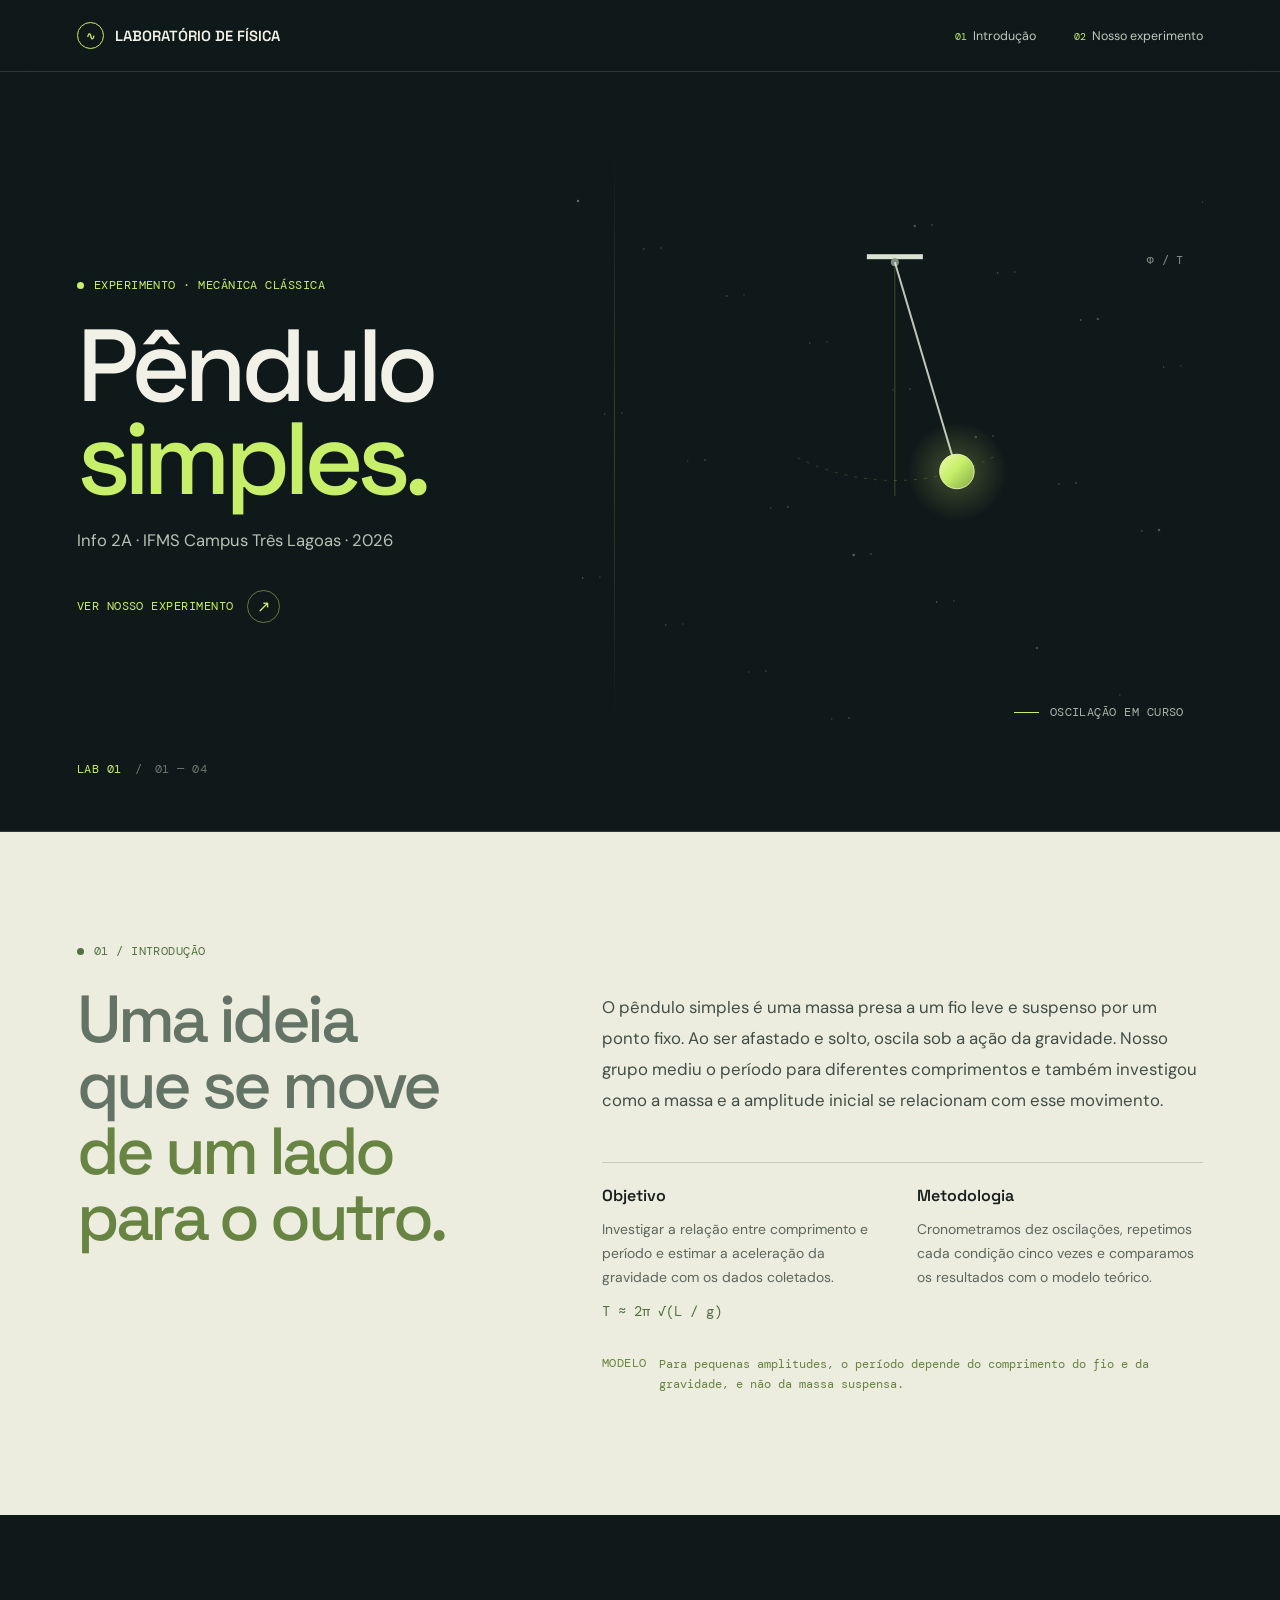
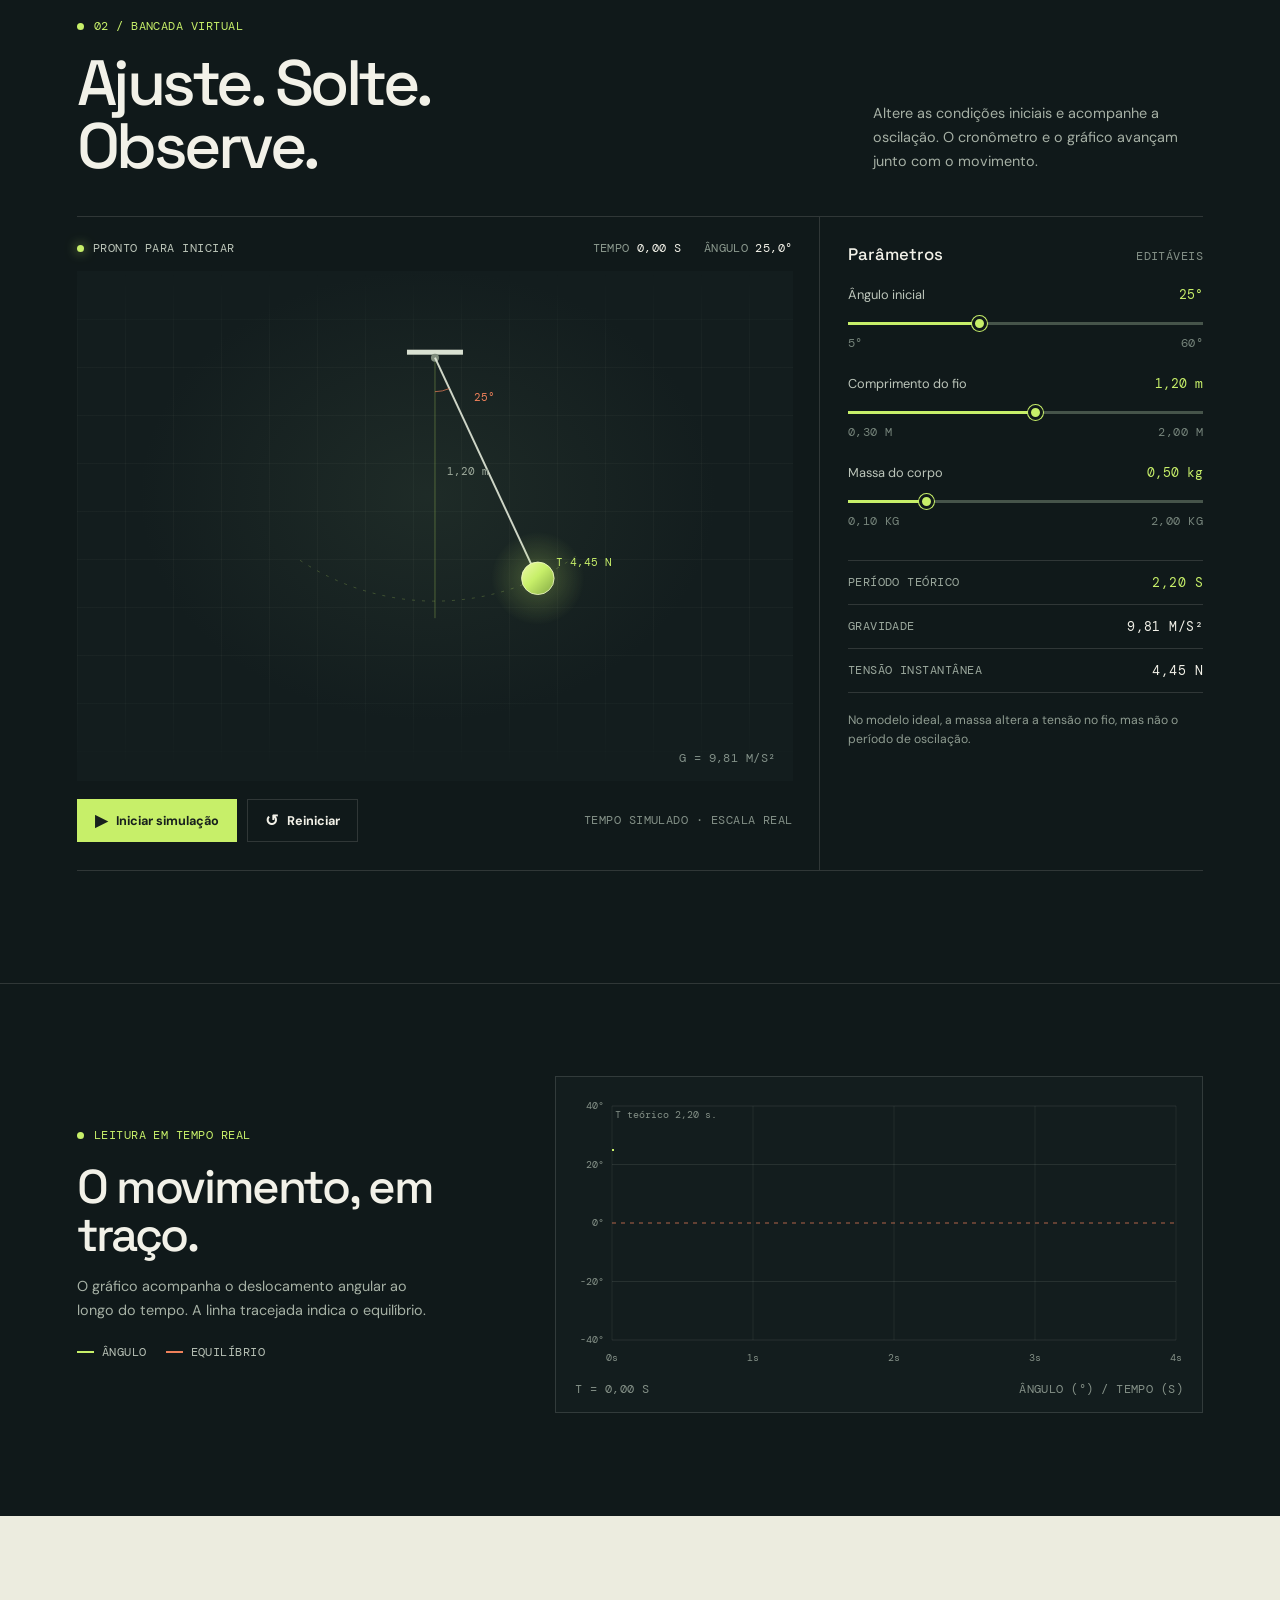
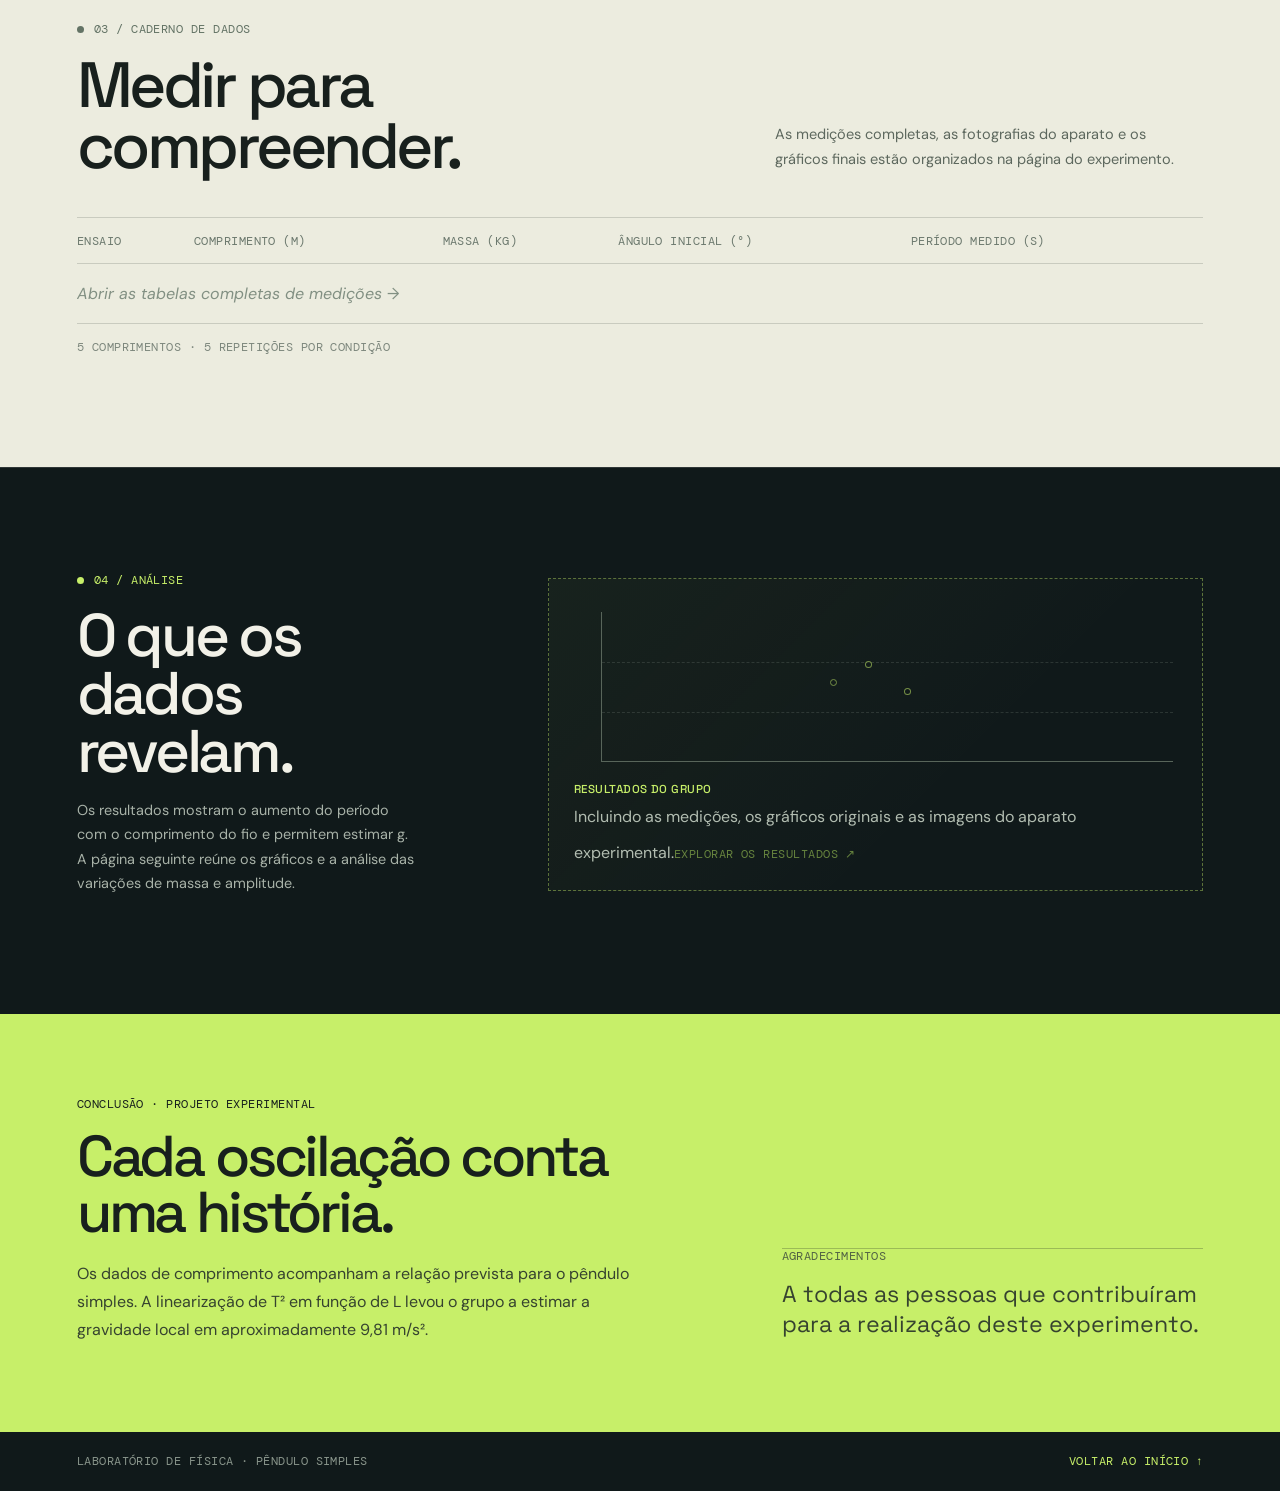
==== index.html @ b38e863c "salve" ====
<!doctype html>
<html lang="pt-BR">
<head>
  <meta charset="utf-8">
  <meta name="viewport" content="width=device-width, initial-scale=1">
  <meta name="theme-color" content="#10191a">
  <meta name="description" content="Uma experiência interativa para explorar o movimento do pêndulo simples.">
  <title>Pêndulo simples | Laboratório de Física</title>
  <link rel="preconnect" href="https://fonts.googleapis.com">
  <link rel="preconnect" href="https://fonts.gstatic.com" crossorigin>
  <link href="https://fonts.googleapis.com/css2?family=DM+Mono:wght@400;500&family=DM+Sans:wght@400;500;600;700&family=Space+Grotesk:wght@400;500;600;700&display=swap" rel="stylesheet">
  <link rel="stylesheet" href="style.css">
  <script src="app.js" defer></script>
</head>
<body>
  <header class="site-header">
    <a class="brand" href="#inicio" aria-label="Laboratório de Física, início"><span class="brand-mark">∿</span><span>LABORATÓRIO DE FÍSICA</span></a>
    <button class="menu-toggle" id="menu-toggle" type="button" aria-label="Abrir menu" aria-expanded="false">☰</button>
    <nav class="site-nav" id="site-nav" aria-label="Navegação principal">
      <a href="#inicio" aria-current="page"><span class="nav-index">01</span>Introdução</a>
      <a href="experimento.html"><span class="nav-index">02</span>Nosso experimento</a>
    </nav>
  </header>

  <main>
    <section class="hero" id="inicio" aria-labelledby="hero-title">
      <div class="hero-copy">
        <div class="eyebrow mono">Experimento · Mecânica clássica</div>
        <h1 id="hero-title">Pêndulo<br><span>simples.</span></h1>
        <p class="hero-lede">Info 2A · IFMS Campus Três Lagoas · 2026</p>
        <a class="hero-link mono" href="experimento.html"><span>Ver nosso experimento</span><span aria-hidden="true">↗</span></a>
      </div>
      <div class="hero-visual" aria-label="Animação de um pêndulo oscilando">
        <span class="hero-coordinate mono">φ / t</span>
        <canvas id="hero-canvas" aria-hidden="true"></canvas>
        <span class="hero-caption mono">Oscilação em curso</span>
      </div>
      <div class="hero-index mono"><span>LAB 01</span><span>/</span><span>01 — 04</span></div>
    </section>

    <section class="intro section-light" id="introducao" aria-labelledby="intro-title">
      <div class="section-kicker">
        <div class="eyebrow mono">01 / Introdução</div>
        <h2 class="intro-title" id="intro-title">Uma ideia que se move <em>de um lado para o outro.</em></h2>
      </div>
      <div class="intro-content">
        <p>O pêndulo simples é uma massa presa a um fio leve e suspenso por um ponto fixo. Ao ser afastado e solto, oscila sob a ação da gravidade. Nosso grupo mediu o período para diferentes comprimentos e também investigou como a massa e a amplitude inicial se relacionam com esse movimento.</p>
        <div class="methodology">
          <div>
            <h3>Objetivo</h3>
            <p>Investigar a relação entre comprimento e período e estimar a aceleração da gravidade com os dados coletados.</p>
            <span class="formula">T ≈ 2π √(L / g)</span>
          </div>
          <div>
            <h3>Metodologia</h3>
            <p>Cronometramos dez oscilações, repetimos cada condição cinco vezes e comparamos os resultados com o modelo teórico.</p>
          </div>
        </div>
        <div class="note-line"><span class="mono">MODELO</span><span>Para pequenas amplitudes, o período depende do comprimento do fio e da gravidade, e não da massa suspensa.</span></div>
      </div>
    </section>

    <section class="sim-section" id="simulacao" aria-labelledby="sim-title">
      <div class="section-heading">
        <div>
          <div class="eyebrow mono">02 / Bancada virtual</div>
          <h2 id="sim-title">Ajuste. Solte.<br>Observe.</h2>
        </div>
        <p>Altere as condições iniciais e acompanhe a oscilação. O cronômetro e o gráfico avançam junto com o movimento.</p>
      </div>
      <div class="sim-layout">
        <div class="sim-main">
          <div class="sim-toolbar">
            <div class="live-indicator mono"><span class="live-dot"></span><span id="sim-status">Pronto para iniciar</span></div>
            <div class="sim-readout mono"><span>TEMPO<strong id="elapsed-readout">0.00 s</strong></span><span>ÂNGULO<strong id="angle-readout">25.0°</strong></span></div>
          </div>
          <div class="sim-stage"><canvas id="sim-canvas" role="img" aria-label="Visualização animada do pêndulo"></canvas><span class="stage-label mono">g = 9,81 m/s²</span></div>
          <div class="sim-actions">
            <button class="action-button" id="start-button" type="button"><span class="icon" aria-hidden="true">▶</span><span>Iniciar simulação</span></button>
            <button class="action-button secondary" id="reset-button" type="button"><span class="icon" aria-hidden="true">↺</span><span>Reiniciar</span></button>
            <span class="sim-actions-note mono">Tempo simulado · escala real</span>
          </div>
        </div>
        <aside class="sim-controls" aria-label="Parâmetros do pêndulo">
          <div class="controls-head"><h3>Parâmetros</h3><span class="mono">EDITÁVEIS</span></div>
          <div class="control">
            <label class="control-label" for="angle-input"><span>Ângulo inicial</span><output class="control-value" id="angle-value" for="angle-input">25°</output></label>
            <input id="angle-input" type="range" min="5" max="60" step="1" value="25">
            <div class="range-ends mono"><span>5°</span><span>60°</span></div>
          </div>
          <div class="control">
            <label class="control-label" for="length-input"><span>Comprimento do fio</span><output class="control-value" id="length-value" for="length-input">1,20 m</output></label>
            <input id="length-input" type="range" min="0.30" max="2.00" step="0.05" value="1.20">
            <div class="range-ends mono"><span>0,30 m</span><span>2,00 m</span></div>
          </div>
          <div class="control">
            <label class="control-label" for="mass-input"><span>Massa do corpo</span><output class="control-value" id="mass-value" for="mass-input">0,50 kg</output></label>
            <input id="mass-input" type="range" min="0.10" max="2.00" step="0.05" value="0.50">
            <div class="range-ends mono"><span>0,10 kg</span><span>2,00 kg</span></div>
          </div>
          <div class="metric-list mono">
            <div class="metric"><span>Período teórico</span><output id="period-output" class="metric-highlight">2,20 s</output></div>
            <div class="metric"><span>Gravidade</span><output>9,81 m/s²</output></div>
            <div class="metric"><span>Tensão instantânea</span><output id="tension-output">4,45 N</output></div>
          </div>
          <p class="mass-note">No modelo ideal, a massa altera a tensão no fio, mas não o período de oscilação.</p>
        </aside>
      </div>
    </section>

    <section class="chart-section" aria-labelledby="chart-title">
      <div class="chart-copy">
        <div class="eyebrow mono">Leitura em tempo real</div>
        <h2 id="chart-title">O movimento, em traço.</h2>
        <p>O gráfico acompanha o deslocamento angular ao longo do tempo. A linha tracejada indica o equilíbrio.</p>
        <div class="chart-legend mono"><span class="legend-item"><span class="legend-swatch"></span>Ângulo</span><span class="legend-item"><span class="legend-swatch reference"></span>Equilíbrio</span></div>
      </div>
      <div class="chart-wrap"><canvas id="chart-canvas" role="img" aria-label="Gráfico do ângulo do pêndulo ao longo do tempo"></canvas><div class="chart-foot mono"><span id="chart-time-label">t = 0,00 s</span><span>ÂNGULO (°) / TEMPO (s)</span></div></div>
    </section>

    <section class="data-section section-light" id="dados" aria-labelledby="data-title">
      <div class="data-top">
        <div>
          <div class="section-kicker eyebrow mono">03 / Caderno de dados</div>
          <h2 id="data-title">Medir para<br>compreender.</h2>
        </div>
        <p>As medições completas, as fotografias do aparato e os gráficos finais estão organizados na página do experimento.</p>
      </div>
      <div class="table-scroll">
        <table class="data-table">
          <thead><tr><th class="mono">Ensaio</th><th class="mono">Comprimento (m)</th><th class="mono">Massa (kg)</th><th class="mono">Ângulo inicial (°)</th><th class="mono">Período medido (s)</th></tr></thead>
          <tbody><tr class="placeholder-row"><td colspan="5"><a href="experimento.html#dados">Abrir as tabelas completas de medições →</a></td></tr></tbody>
        </table>
      </div>
      <p class="table-footnote mono">5 COMPRIMENTOS · 5 REPETIÇÕES POR CONDIÇÃO</p>
    </section>

    <section class="results-section" id="resultados" aria-labelledby="results-title">
      <div class="results-copy">
        <div class="eyebrow mono">04 / Análise</div>
        <h2 id="results-title">O que os dados revelam.</h2>
        <p>Os resultados mostram o aumento do período com o comprimento do fio e permitem estimar g. A página seguinte reúne os gráficos e a análise das variações de massa e amplitude.</p>
      </div>
      <div class="results-placeholder" aria-label="Espaço reservado para os gráficos dos resultados experimentais">
        <div class="placeholder-axes"><span class="placeholder-mark"></span></div>
        <div class="placeholder-message"><strong class="mono">Resultados do grupo</strong><span>Incluindo as medições, os gráficos originais e as imagens do aparato experimental.</span><a class="report-link mono" href="experimento.html">Explorar os resultados ↗</a></div>
      </div>
    </section>

    <section class="closing" aria-labelledby="conclusion-title">
      <div>
        <div class="mono">Conclusão · Projeto experimental</div>
        <h2 id="conclusion-title">Cada oscilação conta uma história.</h2>
        <p>Os dados de comprimento acompanham a relação prevista para o pêndulo simples. A linearização de T² em função de L levou o grupo a estimar a gravidade local em aproximadamente 9,81 m/s².</p>
      </div>
      <div class="thanks">
        <div class="mono">Agradecimentos</div>
        <p>A todas as pessoas que contribuíram para a realização deste experimento.</p>
      </div>
    </section>
  </main>

  <footer class="site-footer mono"><span>LABORATÓRIO DE FÍSICA · PÊNDULO SIMPLES</span><a href="#inicio">VOLTAR AO INÍCIO ↑</a></footer>
</body>
</html>
---- style.css ----
:root {
  color-scheme: dark;
  --night: #10191a;
  --night-soft: #172223;
  --night-raised: #1d2a29;
  --paper: #ececdf;
  --paper-deep: #e2e2d2;
  --ink: #18201d;
  --ink-soft: #5c665d;
  --white: #f2f1e8;
  --muted: #a6b0a5;
  --lime: #c7ef69;
  --orange: #ef805a;
  --line-dark: rgba(242, 241, 232, .14);
  --line-light: rgba(24, 32, 29, .16);
  --mono: "DM Mono", monospace;
  --display: "Space Grotesk", sans-serif;
  --body: "DM Sans", sans-serif;
  --page-gutter: clamp(22px, 6vw, 96px);
}

*, *::before, *::after { box-sizing: border-box; }
html { scroll-behavior: smooth; scroll-padding-top: 84px; }
body { margin: 0; background: var(--night); color: var(--white); font-family: var(--body); -webkit-font-smoothing: antialiased; }
a { color: inherit; text-decoration: none; }
button, input { font: inherit; }
button:focus-visible, a:focus-visible, input:focus-visible { outline: 2px solid var(--lime); outline-offset: 4px; }
::selection { background: var(--lime); color: var(--ink); }
.mono { font-family: var(--mono); font-size: .72rem; letter-spacing: .04em; text-transform: uppercase; }
.eyebrow { display: flex; align-items: center; gap: 10px; color: var(--lime); }
.eyebrow::before { width: 7px; height: 7px; border-radius: 50%; background: currentColor; content: ""; }

.site-header { position: sticky; z-index: 20; top: 0; display: flex; height: 72px; align-items: center; justify-content: space-between; padding: 0 var(--page-gutter); border-bottom: 1px solid var(--line-dark); background: rgba(16, 25, 26, .92); backdrop-filter: blur(16px); }
.brand { display: flex; align-items: center; gap: 11px; font-family: var(--display); font-size: .92rem; font-weight: 600; }
.brand-mark { display: grid; width: 27px; height: 27px; place-items: center; border: 1px solid var(--lime); border-radius: 50%; color: var(--lime); font-family: var(--mono); font-size: .68rem; }
.site-nav { display: flex; align-items: center; gap: clamp(16px, 3vw, 42px); color: #c1c9bd; font-size: .78rem; }
.site-nav a { transition: color .2s ease; }
.site-nav a:hover { color: var(--lime); }
.nav-index { color: var(--lime); font-family: var(--mono); font-size: .63rem; margin-right: 6px; }
.menu-toggle { display: none; border: 0; background: none; color: var(--white); font-size: 1.35rem; }

.hero { position: relative; display: grid; min-height: min(760px, calc(100svh - 72px)); grid-template-columns: minmax(0, .86fr) minmax(360px, 1.14fr); overflow: hidden; padding: 74px var(--page-gutter) 54px; border-bottom: 1px solid var(--line-dark); }
.hero::before { position: absolute; top: 10%; left: 48%; width: 1px; height: 76%; background: linear-gradient(transparent, rgba(199, 239, 105, .2), transparent); content: ""; }
.hero-copy { position: relative; z-index: 2; align-self: center; padding-bottom: 22px; animation: rise-in .8s both; }
.hero h1 { max-width: 640px; margin: 26px 0 20px; font-family: var(--display); font-size: clamp(3.5rem, 8vw, 7.6rem); font-weight: 500; line-height: .91; letter-spacing: -.065em; }
.hero h1 span { color: var(--lime); }
.hero-lede { max-width: 400px; margin: 0; color: #b9c1b6; font-size: clamp(.96rem, 1.3vw, 1.08rem); line-height: 1.7; }
.hero-link { display: inline-flex; align-items: center; gap: 14px; margin-top: 36px; color: var(--lime); font-family: var(--mono); font-size: .72rem; text-transform: uppercase; }
.hero-link span:last-child { display: grid; width: 33px; height: 33px; place-items: center; border: 1px solid rgba(199, 239, 105, .45); border-radius: 50%; font-size: 1rem; transition: transform .2s ease; }
.hero-link:hover span:last-child { transform: translateY(3px); }
.hero-visual { position: relative; display: flex; min-height: 430px; align-items: center; justify-content: center; animation: fade-in 1.2s both .15s; }
#hero-canvas { display: block; width: 100%; height: min(64vw, 540px); min-height: 370px; }
.hero-coordinate { position: absolute; top: 17%; right: 3%; color: #829088; }
.hero-caption { position: absolute; right: 3%; bottom: 9%; display: flex; align-items: center; gap: 11px; color: #aab3a8; }
.hero-caption::before { width: 25px; height: 1px; background: var(--lime); content: ""; }
.hero-index { position: absolute; bottom: 54px; left: var(--page-gutter); display: flex; gap: 13px; color: #69776e; }
.hero-index span:first-child { color: var(--lime); }

.section-light { background: var(--paper); color: var(--ink); }
.intro { display: grid; grid-template-columns: .78fr 1.22fr; gap: 11vw; padding: 112px var(--page-gutter) 120px; }
.section-kicker { color: #637365; }
.section-kicker .eyebrow { color: #547144; }
.intro-title { max-width: 440px; margin: 28px 0 0; font-family: var(--display); font-size: clamp(2.7rem, 5.2vw, 5rem); font-weight: 500; line-height: .99; letter-spacing: -.055em; }
.intro-title em { color: #688442; font-style: normal; }
.intro-content { padding-top: 48px; }
.intro-content > p { max-width: 660px; margin: 0; color: #424e45; font-size: 1.05rem; line-height: 1.85; }
.methodology { display: grid; grid-template-columns: 1fr 1fr; gap: 28px; margin-top: 46px; padding-top: 22px; border-top: 1px solid var(--line-light); }
.methodology h3 { margin: 0 0 12px; font-family: var(--display); font-size: 1rem; font-weight: 600; }
.methodology p { margin: 0; color: var(--ink-soft); font-size: .87rem; line-height: 1.7; }
.formula { display: inline-block; margin-top: 14px; color: #547144; font-family: var(--mono); font-size: .85rem; }
.note-line { display: flex; gap: 12px; align-items: flex-start; max-width: 600px; margin-top: 34px; color: #6d776d; font-size: .78rem; line-height: 1.6; }
.note-line span { color: #66833e; font-family: var(--mono); }

.sim-section { padding: 104px var(--page-gutter) 112px; }
.section-heading { display: flex; align-items: end; justify-content: space-between; gap: 28px; margin-bottom: 38px; }
.section-heading h2 { max-width: 620px; margin: 18px 0 0; font-family: var(--display); font-size: clamp(2.5rem, 5vw, 4.9rem); font-weight: 500; line-height: .98; letter-spacing: -.055em; }
.section-heading p { max-width: 330px; margin: 0 0 4px; color: var(--muted); font-size: .9rem; line-height: 1.65; }
.sim-layout { display: grid; grid-template-columns: minmax(0, 1.55fr) minmax(280px, .8fr); border-top: 1px solid var(--line-dark); border-bottom: 1px solid var(--line-dark); }
.sim-main { min-width: 0; padding: 24px 26px 28px 0; border-right: 1px solid var(--line-dark); }
.sim-toolbar { display: flex; align-items: center; justify-content: space-between; gap: 16px; }
.live-indicator { display: flex; align-items: center; gap: 9px; color: #bbc4b8; }
.live-dot { width: 7px; height: 7px; border-radius: 50%; background: var(--lime); box-shadow: 0 0 12px rgba(199, 239, 105, .7); }
.sim-readout { display: flex; gap: 22px; color: #8b998e; }
.sim-readout strong { margin-left: 7px; color: var(--white); font-weight: 400; }
.sim-stage { position: relative; height: clamp(320px, 42vw, 510px); margin-top: 15px; overflow: hidden; background: radial-gradient(ellipse at 49% 44%, rgba(68, 90, 70, .23), transparent 56%), #131d1e; }
.sim-stage::before { position: absolute; inset: 0; background-image: linear-gradient(rgba(217, 230, 205, .035) 1px, transparent 1px), linear-gradient(90deg, rgba(217, 230, 205, .035) 1px, transparent 1px); background-size: 48px 48px; content: ""; mask-image: linear-gradient(transparent, #000 15%, #000 80%, transparent); }
#sim-canvas { position: absolute; inset: 0; width: 100%; height: 100%; }
.stage-label { position: absolute; z-index: 1; right: 17px; bottom: 15px; color: #829088; }
.sim-actions { display: flex; align-items: center; gap: 10px; margin-top: 18px; }
.action-button { display: inline-flex; min-height: 43px; align-items: center; justify-content: center; gap: 9px; padding: 0 17px; border: 1px solid transparent; background: var(--lime); color: var(--ink); cursor: pointer; font-size: .79rem; font-weight: 700; transition: background .18s, color .18s, border-color .18s; }
.action-button:hover { background: #d9f59d; }
.action-button.secondary { border-color: var(--line-dark); background: transparent; color: var(--white); }
.action-button.secondary:hover { border-color: var(--lime); color: var(--lime); }
.action-button .icon { font-size: 1rem; }
.sim-actions-note { margin-left: auto; color: #839087; }
.sim-controls { padding: 26px 0 24px 28px; }
.controls-head { display: flex; align-items: baseline; justify-content: space-between; margin-bottom: 21px; }
.controls-head h3 { margin: 0; font-family: var(--display); font-size: 1.05rem; font-weight: 500; }
.controls-head span { color: #859188; }
.control { margin-bottom: 24px; }
.control-label { display: flex; align-items: center; justify-content: space-between; gap: 12px; margin-bottom: 12px; color: #bdc6bb; font-size: .8rem; }
.control-value { color: var(--lime); font-family: var(--mono); font-size: .81rem; }
input[type="range"] { display: block; width: 100%; height: 18px; margin: 0; appearance: none; background: transparent; cursor: pointer; }
input[type="range"]::-webkit-slider-runnable-track { height: 3px; background: linear-gradient(90deg, var(--lime) var(--range-progress, 50%), #46544a var(--range-progress, 50%)); }
input[type="range"]::-moz-range-track { height: 3px; background: #46544a; }
input[type="range"]::-moz-range-progress { height: 3px; background: var(--lime); }
input[type="range"]::-webkit-slider-thumb { width: 15px; height: 15px; margin-top: -6px; appearance: none; border: 3px solid var(--night); border-radius: 50%; background: var(--lime); box-shadow: 0 0 0 1px var(--lime); }
input[type="range"]::-moz-range-thumb { width: 10px; height: 10px; border: 3px solid var(--night); border-radius: 50%; background: var(--lime); box-shadow: 0 0 0 1px var(--lime); }
.range-ends { display: flex; justify-content: space-between; margin-top: 3px; color: #75837a; }
.metric-list { margin-top: 31px; border-top: 1px solid var(--line-dark); }
.metric { display: flex; align-items: center; justify-content: space-between; gap: 12px; padding: 13px 0; border-bottom: 1px solid var(--line-dark); color: #9ba89d; }
.metric output { color: var(--white); font-family: var(--mono); font-size: .82rem; }
.metric .metric-highlight { color: var(--lime); }
.mass-note { margin: 18px 0 0; color: #8f9c91; font-size: .76rem; line-height: 1.6; }

.chart-section { display: grid; grid-template-columns: .75fr 1.25fr; gap: 7vw; align-items: center; padding: 92px var(--page-gutter) 103px; border-top: 1px solid var(--line-dark); }
.chart-copy h2 { margin: 20px 0 16px; font-family: var(--display); font-size: clamp(2rem, 3.7vw, 3.4rem); font-weight: 500; line-height: 1; letter-spacing: -.05em; }
.chart-copy p { max-width: 360px; margin: 0; color: #a6b1a5; font-size: .9rem; line-height: 1.7; }
.chart-legend { display: flex; flex-wrap: wrap; gap: 19px; margin-top: 22px; color: #b7c0b5; }
.legend-item { display: inline-flex; align-items: center; gap: 8px; }
.legend-swatch { width: 17px; height: 2px; background: var(--lime); }
.legend-swatch.reference { background: var(--orange); }
.chart-wrap { min-width: 0; padding: 14px; border: 1px solid var(--line-dark); background: #131d1e; }
#chart-canvas { display: block; width: 100%; height: 280px; }
.chart-foot { display: flex; justify-content: space-between; gap: 12px; padding: 11px 5px 1px; color: #849087; }

.data-section { padding: 106px var(--page-gutter) 112px; }
.data-top { display: grid; grid-template-columns: 1fr .72fr; gap: 8vw; align-items: end; margin-bottom: 40px; }
.data-top h2 { margin: 18px 0 0; font-family: var(--display); font-size: clamp(2.7rem, 5vw, 4.6rem); font-weight: 500; line-height: .96; letter-spacing: -.055em; }
.data-top p { max-width: 400px; margin: 0 0 5px; color: #5d685e; font-size: .91rem; line-height: 1.7; }
.table-scroll { overflow-x: auto; border-top: 1px solid var(--line-light); }
.data-table { width: 100%; border-collapse: collapse; text-align: left; white-space: nowrap; }
.data-table th { padding: 16px 15px 14px 0; color: #6c796e; font-weight: 400; }
.data-table td { padding: 19px 15px 19px 0; border-top: 1px solid var(--line-light); color: #3f4a42; }
.data-table tbody tr:last-child td { border-bottom: 1px solid var(--line-light); }
.data-table .placeholder-row td { color: #829083; font-style: italic; white-space: normal; }
.table-footnote { margin: 16px 0 0; color: #7d877d; }

.results-section { display: grid; grid-template-columns: .72fr 1.28fr; gap: 8vw; padding: 105px var(--page-gutter) 118px; border-top: 1px solid var(--line-dark); }
.results-copy h2 { margin: 19px 0 17px; font-family: var(--display); font-size: clamp(2.6rem, 4.7vw, 4.3rem); font-weight: 500; line-height: .96; letter-spacing: -.055em; }
.results-copy p { max-width: 340px; margin: 0; color: #a8b2a8; font-size: .9rem; line-height: 1.7; }
.results-placeholder { min-height: 290px; align-self: center; padding: 25px; border: 1px dashed rgba(199, 239, 105, .4); background: linear-gradient(135deg, rgba(199, 239, 105, .045), transparent 64%); }
.placeholder-axes { position: relative; height: 150px; margin: 8px 4px 18px 27px; border-bottom: 1px solid #58655a; border-left: 1px solid #58655a; }
.placeholder-axes::before, .placeholder-axes::after { position: absolute; top: 34%; right: 0; left: 0; border-top: 1px dashed rgba(166, 176, 165, .18); content: ""; }
.placeholder-axes::after { top: 67%; }
.placeholder-mark { position: absolute; top: 45%; left: 40%; width: 7px; height: 7px; border: 1px solid var(--lime); border-radius: 50%; box-shadow: 35px -18px 0 -1px var(--night), 35px -18px 0 0 var(--lime), 74px 9px 0 -1px var(--night), 74px 9px 0 0 var(--lime); opacity: .55; }
.placeholder-message { color: #b2bdb1; line-height: 1.6; }
.placeholder-message strong { display: block; margin-bottom: 6px; color: var(--lime); font-family: var(--display); font-weight: 500; }

.closing { display: grid; grid-template-columns: 1fr .7fr; gap: 8vw; padding: 83px var(--page-gutter) 88px; background: var(--lime); color: var(--ink); }
.closing h2 { max-width: 600px; margin: 16px 0 19px; font-family: var(--display); font-size: clamp(2.5rem, 4.5vw, 4.4rem); font-weight: 500; line-height: .98; letter-spacing: -.055em; }
.closing p { max-width: 560px; margin: 0; color: #36432f; line-height: 1.75; }
.thanks { align-self: end; padding-bottom: 4px; border-top: 1px solid rgba(24, 32, 29, .25); }
.thanks p { margin-top: 15px; font-family: var(--display); font-size: 1.45rem; line-height: 1.3; }
.thanks .mono { color: #526344; }
.site-footer { display: flex; align-items: center; justify-content: space-between; gap: 18px; padding: 22px var(--page-gutter); color: #89958b; }
.site-footer a { color: var(--lime); }

.report-page .site-nav a[aria-current="page"] { color: var(--lime); }
.report-hero { position: relative; display: flex; min-height: 590px; align-items: center; justify-content: space-between; gap: 36px; overflow: hidden; padding: 92px var(--page-gutter) 95px; border-bottom: 1px solid var(--line-dark); background: radial-gradient(ellipse at 88% 35%, rgba(239, 128, 90, .13), transparent 35%), linear-gradient(115deg, #10191a 40%, #192321); }
.report-hero::after { position: absolute; top: 7%; right: 15%; width: min(38vw, 470px); aspect-ratio: 1; border: 1px solid rgba(199, 239, 105, .15); border-radius: 50%; box-shadow: 0 0 0 45px rgba(199, 239, 105, .025), 0 0 0 100px rgba(199, 239, 105, .018); content: ""; }
.report-hero-copy { position: relative; z-index: 1; max-width: 850px; animation: rise-in .75s both; }
.report-hero h1 { margin: 27px 0 20px; font-family: var(--display); font-size: clamp(3.1rem, 7vw, 6.8rem); font-weight: 500; line-height: .96; }
.report-hero h1 span { color: var(--lime); }
.report-hero-copy > p { max-width: 650px; margin: 0; color: #c0c8bd; font-size: 1.05rem; line-height: 1.7; }
.report-authors { margin-top: 32px; color: var(--white); font-size: .85rem; }
.report-authors span { padding: 0 8px; color: var(--orange); }
.author-list { max-width: 720px; margin-top: 9px; color: #87948a; font-size: .75rem; line-height: 1.7; }
.report-hero-stamp { position: relative; z-index: 1; display: grid; width: 174px; min-width: 140px; aspect-ratio: 1; align-content: center; justify-items: center; gap: 7px; border: 1px solid rgba(199, 239, 105, .42); border-radius: 50%; color: var(--lime); text-align: center; }
.report-hero-stamp strong { font-family: var(--display); font-size: 3.8rem; font-weight: 500; line-height: .95; }
.report-hero-stamp span:last-child { color: #a6b0a5; font-size: .6rem; line-height: 1.5; }
.report-hero-index { position: absolute; right: var(--page-gutter); bottom: 27px; display: flex; gap: 11px; color: #8a968c; }
.report-hero-index span:first-child { color: var(--lime); }
.report-summary { display: grid; grid-template-columns: 1.3fr repeat(3, 1fr); gap: 28px; padding: 36px var(--page-gutter) 40px; border-bottom: 1px solid var(--line-dark); background: #172223; }
.summary-lead > .mono, .summary-stat > .mono { color: #8d9a8f; }
.summary-lead p { max-width: 390px; margin: 10px 0 0; color: #d6dbd1; font-family: var(--display); font-size: 1.1rem; line-height: 1.4; }
.summary-stat { display: flex; flex-direction: column; justify-content: center; gap: 7px; padding-left: 22px; border-left: 1px solid var(--line-dark); }
.summary-stat strong { color: var(--lime); font-family: var(--display); font-size: 1.9rem; font-weight: 500; white-space: nowrap; }
.summary-stat strong small { font-size: .95rem; }
.summary-stat > span:last-child { color: #9da99e; font-size: .74rem; }
.apparatus-section, .report-graphs, .report-analysis { padding: 100px var(--page-gutter) 108px; }
.report-section-heading { display: flex; align-items: end; justify-content: space-between; gap: 40px; margin-bottom: 38px; }
.report-section-heading h2 { margin: 20px 0 0; font-family: var(--display); font-size: clamp(2.8rem, 5vw, 4.8rem); font-weight: 500; line-height: .97; }
.report-section-heading > p { max-width: 390px; margin: 0 0 5px; color: #aab5a9; font-size: .91rem; line-height: 1.75; }
.apparatus-grid { display: grid; grid-template-columns: 1.12fr .88fr; gap: 18px; align-items: stretch; }
.apparatus-figure { min-width: 0; margin: 0; border: 1px solid var(--line-dark); background: #f1f1e9; }
.apparatus-figure img { display: block; width: 100%; height: 100%; max-height: 570px; object-fit: contain; }
.apparatus-photo img { object-fit: cover; object-position: center 48%; }
.apparatus-figure figcaption { display: flex; align-items: baseline; gap: 12px; padding: 14px 16px; border-top: 1px solid rgba(24, 32, 29, .14); background: var(--paper); color: #515c52; font-size: .79rem; line-height: 1.5; }
.apparatus-figure figcaption .mono { flex: 0 0 auto; color: #638244; font-size: .63rem; }
.method-strip { display: grid; grid-template-columns: repeat(3, 1fr); gap: 24px; margin-top: 34px; padding-top: 22px; border-top: 1px solid var(--line-dark); }
.method-strip .mono { color: var(--lime); }
.method-strip p { max-width: 340px; margin: 10px 0 0; color: #aeb8ad; font-size: .82rem; line-height: 1.65; }
.report-data { padding: 100px var(--page-gutter) 108px; }
.report-data .report-section-heading > p { color: #59655b; }
.report-data .section-kicker .eyebrow { color: #547144; }
.dataset-heading { display: flex; align-items: flex-start; gap: 15px; margin: 33px 0 16px; }
.dataset-heading-spaced { margin-top: 55px; }
.dataset-number { display: grid; width: 32px; height: 32px; flex: 0 0 auto; place-items: center; border: 1px solid #869778; border-radius: 50%; color: #587242; }
.dataset-heading h3 { margin: 0; font-family: var(--display); font-size: 1.18rem; font-weight: 600; }
.dataset-heading p { margin: 4px 0 0; color: #667166; font-size: .8rem; line-height: 1.5; }
.report-table-scroll { border-top-color: var(--line-light); }
.report-table { min-width: 850px; }
.report-table th, .report-table td { padding: 13px 12px 13px 0; }
.report-table th:first-child, .report-table td:first-child { padding-left: 10px; }
.report-table thead th { color: #647264; font-weight: 500; }
.report-table tbody tr:nth-child(even) { background: rgba(24, 32, 29, .035); }
.report-table tbody th { border-top: 1px solid var(--line-light); color: #354238; font-weight: 600; text-align: left; }
.report-table tbody td { border-top: 1px solid var(--line-light); color: #424c43; font-size: .84rem; }
.report-table tbody tr:last-child th, .report-table tbody tr:last-child td { border-bottom: 1px solid var(--line-light); }
.report-data .table-footnote { color: #69766b; font-size: .66rem; line-height: 1.6; }
.report-graphs { border-top: 1px solid var(--line-dark); background: #172223; }
.graph-grid { display: grid; grid-template-columns: repeat(2, minmax(0, 1fr)); gap: 20px; }
.graph-figure { min-width: 0; margin: 0; overflow: hidden; border: 1px solid var(--line-dark); background: #ececdf; color: var(--ink); }
.graph-wide { grid-column: 1 / -1; }
.graph-image { display: grid; min-height: 230px; place-items: center; padding: 12px; background: #f4f4ee; }
.graph-image img { display: block; width: 100%; height: auto; max-height: 520px; object-fit: contain; }
.graph-figure figcaption { display: grid; gap: 7px; padding: 17px 19px 19px; border-top: 1px solid var(--line-light); }
.graph-figure figcaption .mono { color: #628044; font-size: .63rem; }
.graph-figure figcaption strong { font-family: var(--display); font-size: 1.02rem; font-weight: 600; }
.graph-figure figcaption > span:last-child { color: #59645b; font-size: .78rem; line-height: 1.6; }
.report-analysis { border-top: 1px solid var(--line-dark); }
.finding-list { border-top: 1px solid var(--line-dark); }
.finding { display: grid; grid-template-columns: 48px minmax(0, 1fr) auto; gap: 19px; align-items: start; padding: 24px 0; border-bottom: 1px solid var(--line-dark); }
.finding-index { padding-top: 5px; color: var(--orange); }
.finding h3 { margin: 0 0 7px; font-family: var(--display); font-size: 1.05rem; font-weight: 600; }
.finding p { max-width: 780px; margin: 0; color: #aab5a9; font-size: .84rem; line-height: 1.7; }
.finding-value { padding-top: 3px; color: var(--lime); font-family: var(--mono); font-size: .82rem; font-weight: 400; white-space: nowrap; }
.finding-footnote { margin: 12px 0 0 67px; color: #8f9b90; font-size: .74rem; line-height: 1.6; }
.data-note { display: grid; grid-template-columns: 180px 1fr; gap: 24px; margin-top: 42px; padding: 23px 24px; border-left: 3px solid var(--orange); background: rgba(239, 128, 90, .075); }
.data-note .mono { color: #f09878; }
.data-note p { margin: 0; color: #c3c9bf; font-size: .8rem; line-height: 1.75; }
.report-conclusion { padding: 83px var(--page-gutter) 88px; background: var(--lime); color: var(--ink); }
.report-conclusion h2 { max-width: 850px; margin: 16px 0; font-family: var(--display); font-size: clamp(2.4rem, 5vw, 4.5rem); font-weight: 500; line-height: .98; }
.report-conclusion > p { max-width: 720px; margin: 0; color: #36432f; font-size: .96rem; line-height: 1.75; }
.return-link { display: inline-block; margin-top: 30px; padding-bottom: 6px; border-bottom: 1px solid rgba(24, 32, 29, .45); color: #35442c; }
.report-link { display: inline-block; margin-top: 16px; color: #66833e; }

@keyframes rise-in { from { opacity: 0; transform: translateY(18px); } to { opacity: 1; transform: translateY(0); } }
@keyframes fade-in { from { opacity: 0; } to { opacity: 1; } }
@media (prefers-reduced-motion: reduce) { *, *::before, *::after { scroll-behavior: auto !important; animation-duration: .01ms !important; animation-iteration-count: 1 !important; transition-duration: .01ms !important; } }
@media (max-width: 850px) {
  .hero { min-height: auto; grid-template-columns: 1fr 1fr; padding-top: 88px; }
  .hero-visual { min-height: 360px; }
  #hero-canvas { min-height: 360px; }
  .intro { gap: 7vw; }
  .sim-layout { grid-template-columns: minmax(0, 1.2fr) minmax(245px, .8fr); }
  .sim-main { padding-right: 18px; }
  .sim-controls { padding-left: 20px; }
  .sim-readout { gap: 11px; }
  .report-hero { min-height: 520px; }
  .report-hero-stamp { width: 135px; }
  .report-summary { grid-template-columns: 1fr 1fr; }
  .summary-stat:nth-child(2) { border-left: 0; padding-left: 0; }
  .report-section-heading { align-items: flex-start; flex-direction: column; gap: 17px; }
  .report-section-heading > p { max-width: 620px; }
  .apparatus-grid { grid-template-columns: 1fr 1fr; }
}
@media (max-width: 640px) {
  .site-header { height: 62px; }
  .menu-toggle { display: block; }
  .site-nav { position: absolute; top: 61px; right: 0; left: 0; display: none; flex-direction: column; align-items: stretch; gap: 0; padding: 8px var(--page-gutter) 18px; border-bottom: 1px solid var(--line-dark); background: var(--night); }
  .site-nav.is-open { display: flex; }
  .site-nav a { padding: 13px 0; border-bottom: 1px solid var(--line-dark); }
  .hero { display: flex; flex-direction: column; padding-top: 66px; padding-bottom: 60px; }
  .hero h1 { font-size: clamp(3.5rem, 15vw, 5.6rem); }
  .hero-copy { padding-bottom: 0; }
  .hero-visual { min-height: 325px; margin: -3px -16px 0; }
  #hero-canvas { height: 350px; min-height: 310px; }
  .hero-coordinate { top: 12%; right: 6%; }
  .hero-caption { right: 6%; bottom: 5%; }
  .hero-index { bottom: 23px; }
  .intro { grid-template-columns: 1fr; gap: 0; padding-top: 77px; padding-bottom: 82px; }
  .intro-content { padding-top: 26px; }
  .methodology { gap: 20px; margin-top: 32px; }
  .section-heading { display: block; margin-bottom: 29px; }
  .section-heading p { margin-top: 16px; }
  .sim-section { padding-top: 78px; padding-bottom: 82px; }
  .sim-layout { grid-template-columns: 1fr; }
  .sim-main { padding: 20px 0 25px; border-right: 0; }
  .sim-toolbar { align-items: flex-start; }
  .sim-readout { flex-direction: column; gap: 6px; align-items: flex-end; }
  .sim-stage { height: 360px; }
  .sim-controls { padding: 23px 0 25px; border-top: 1px solid var(--line-dark); }
  .sim-actions { flex-wrap: wrap; }
  .sim-actions-note { width: 100%; margin: 4px 0 0; }
  .chart-section { grid-template-columns: 1fr; gap: 28px; padding-top: 73px; padding-bottom: 78px; }
  #chart-canvas { height: 235px; }
  .data-section { padding-top: 79px; padding-bottom: 83px; }
  .data-top { grid-template-columns: 1fr; gap: 19px; margin-bottom: 27px; }
  .results-section { grid-template-columns: 1fr; gap: 30px; padding-top: 80px; padding-bottom: 88px; }
  .results-placeholder { min-height: 270px; }
  .closing { grid-template-columns: 1fr; gap: 32px; padding-top: 68px; padding-bottom: 68px; }
  .site-footer { align-items: flex-start; flex-direction: column; padding-top: 18px; padding-bottom: 18px; }
  .report-page .site-header { height: auto; min-height: 62px; flex-wrap: wrap; padding-top: 11px; }
  .report-page .site-nav { position: static; display: flex; width: 100%; flex-direction: row; flex-wrap: wrap; gap: 0 17px; padding: 8px 0 12px; border: 0; background: transparent; }
  .report-page .site-nav a { padding: 8px 0; border: 0; font-size: .72rem; }
  .report-hero { min-height: 560px; align-items: flex-start; flex-direction: column; justify-content: center; padding-top: 66px; padding-bottom: 75px; }
  .report-hero h1 { font-size: clamp(2.9rem, 13vw, 4.6rem); }
  .report-hero-copy > p { font-size: .95rem; }
  .report-authors { margin-top: 25px; line-height: 1.6; }
  .author-list { font-size: .7rem; }
  .report-hero-stamp { position: absolute; right: var(--page-gutter); bottom: 55px; width: 85px; min-width: 85px; }
  .report-hero-stamp strong { font-size: 2rem; }
  .report-hero-stamp span { font-size: .55rem; }
  .report-hero-index { right: auto; left: var(--page-gutter); bottom: 27px; font-size: .61rem; }
  .report-summary { grid-template-columns: 1fr 1fr; gap: 22px 13px; padding-top: 28px; padding-bottom: 29px; }
  .summary-lead { grid-column: 1 / -1; }
  .summary-stat { padding-left: 12px; }
  .summary-stat:nth-child(2) { padding-left: 0; }
  .summary-stat strong { font-size: 1.4rem; }
  .summary-stat > .mono { font-size: .59rem; }
  .summary-stat > span:last-child { font-size: .67rem; }
  .apparatus-section, .report-graphs, .report-analysis { padding-top: 75px; padding-bottom: 80px; }
  .report-section-heading h2 { font-size: 2.8rem; }
  .apparatus-grid { grid-template-columns: 1fr; }
  .apparatus-figure img { max-height: 410px; }
  .apparatus-photo img { height: 410px; }
  .apparatus-figure figcaption { align-items: flex-start; flex-direction: column; gap: 4px; }
  .method-strip { grid-template-columns: 1fr; gap: 17px; }
  .report-data { padding-top: 74px; padding-bottom: 80px; }
  .dataset-heading-spaced { margin-top: 41px; }
  .graph-grid { grid-template-columns: 1fr; }
  .graph-wide { grid-column: auto; }
  .graph-image { min-height: 170px; padding: 7px; }
  .graph-figure figcaption { padding: 14px; }
  .finding { grid-template-columns: 31px minmax(0, 1fr); gap: 11px; }
  .finding-value { grid-column: 2; grid-row: 2; }
  .finding-footnote { margin-left: 42px; }
  .data-note { grid-template-columns: 1fr; gap: 10px; padding: 19px; }
  .report-conclusion { padding-top: 68px; padding-bottom: 70px; }
}
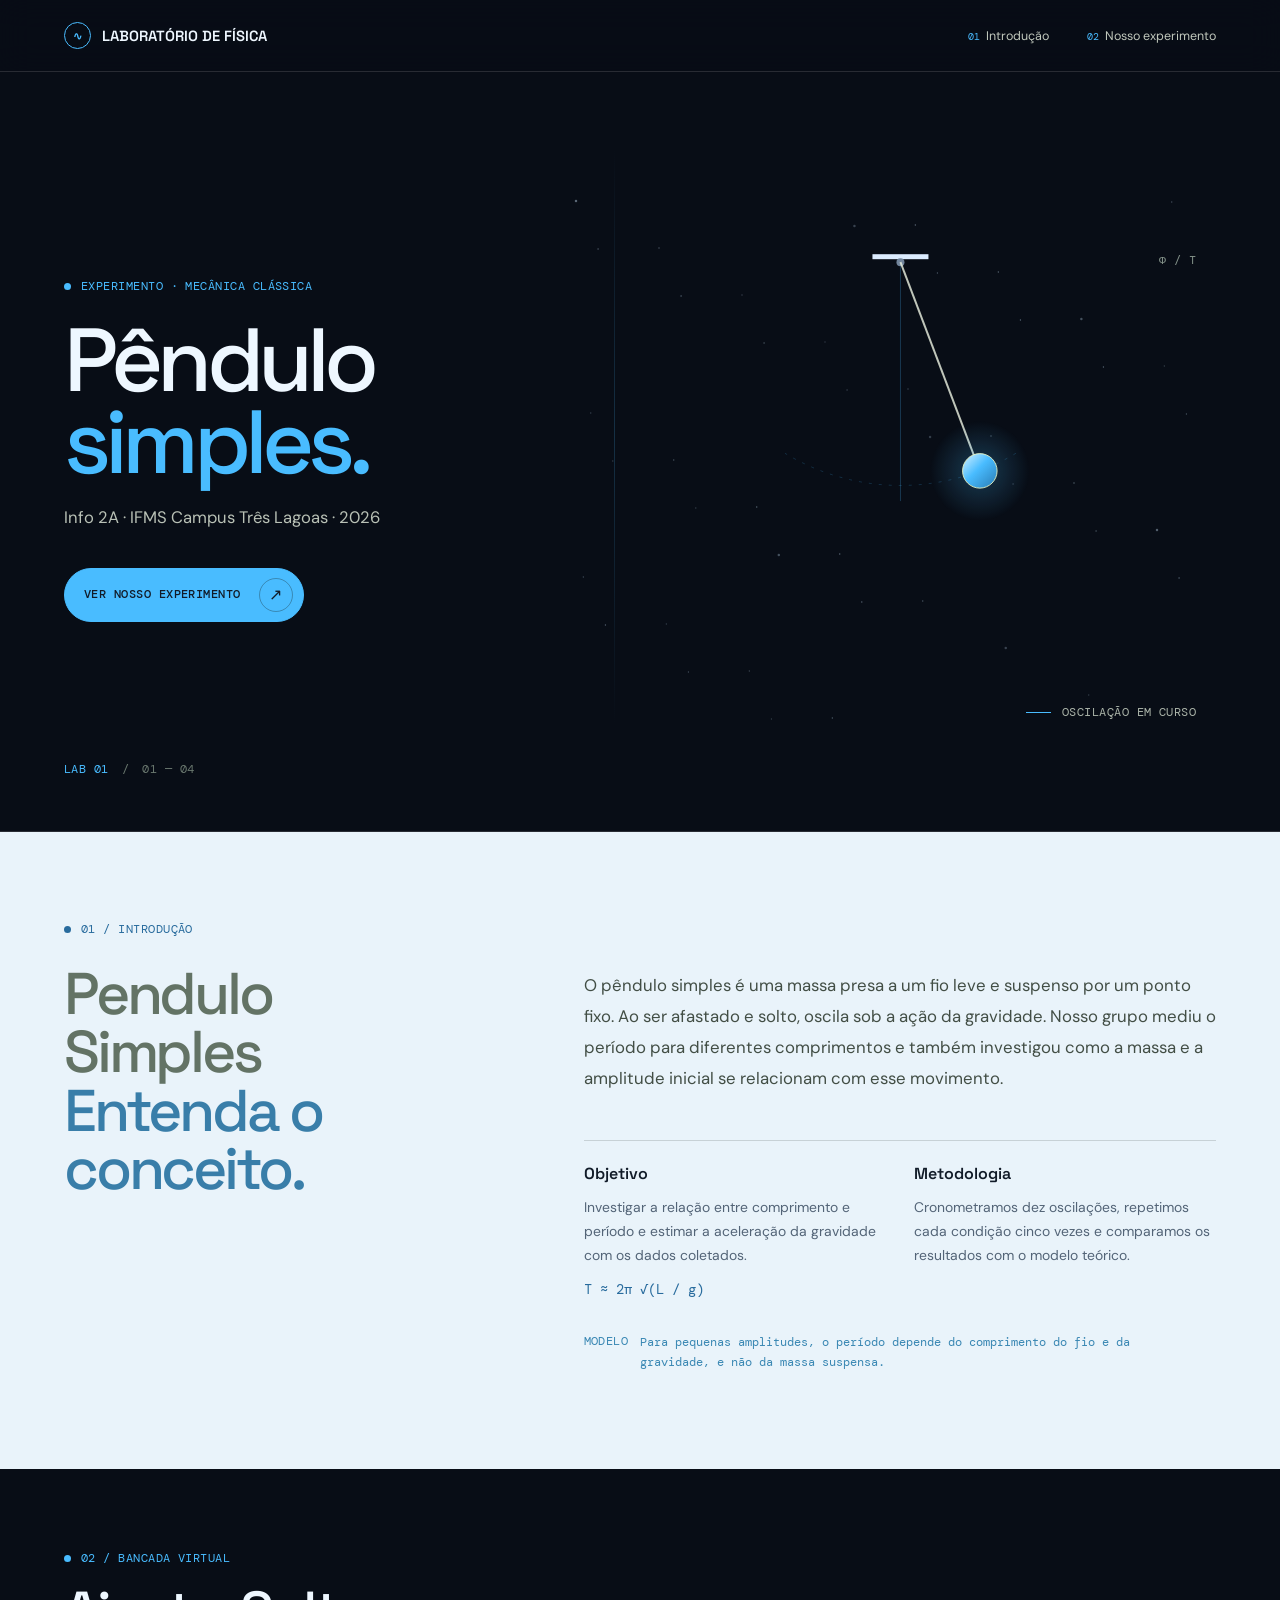
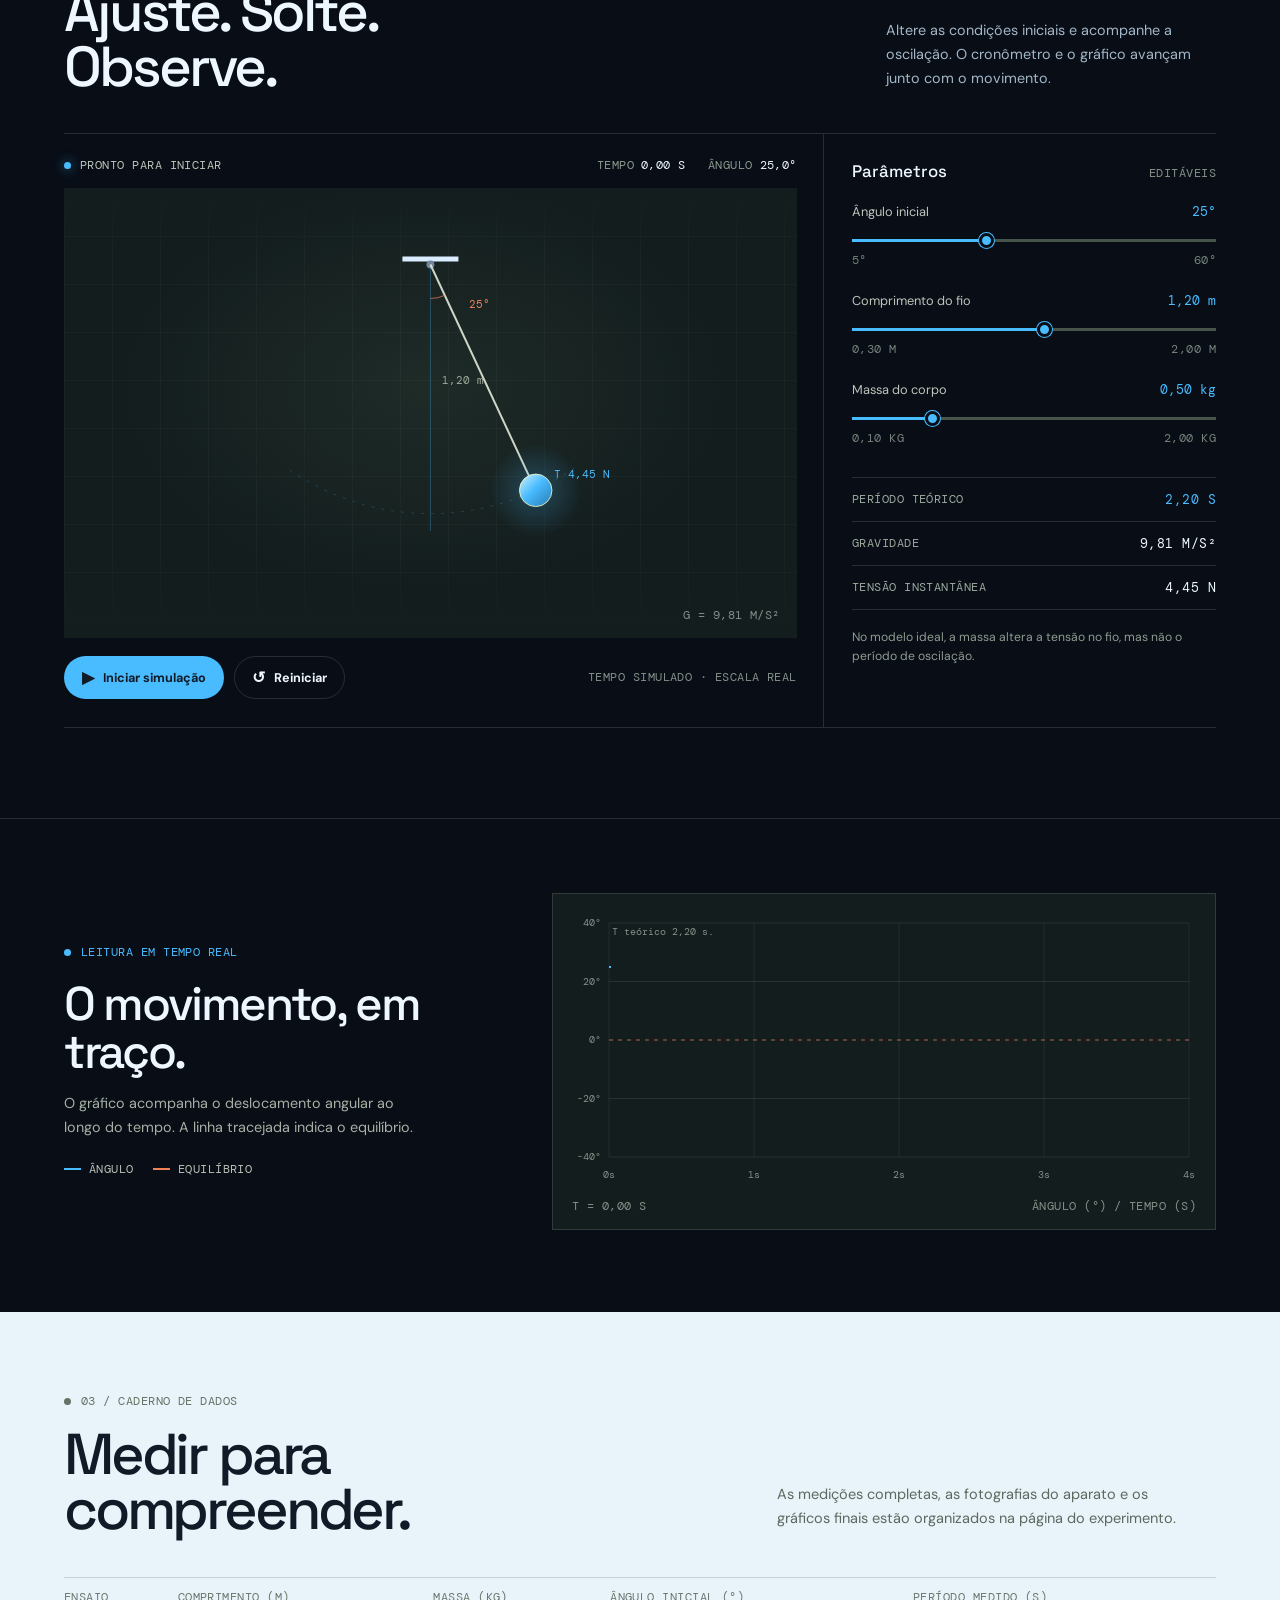
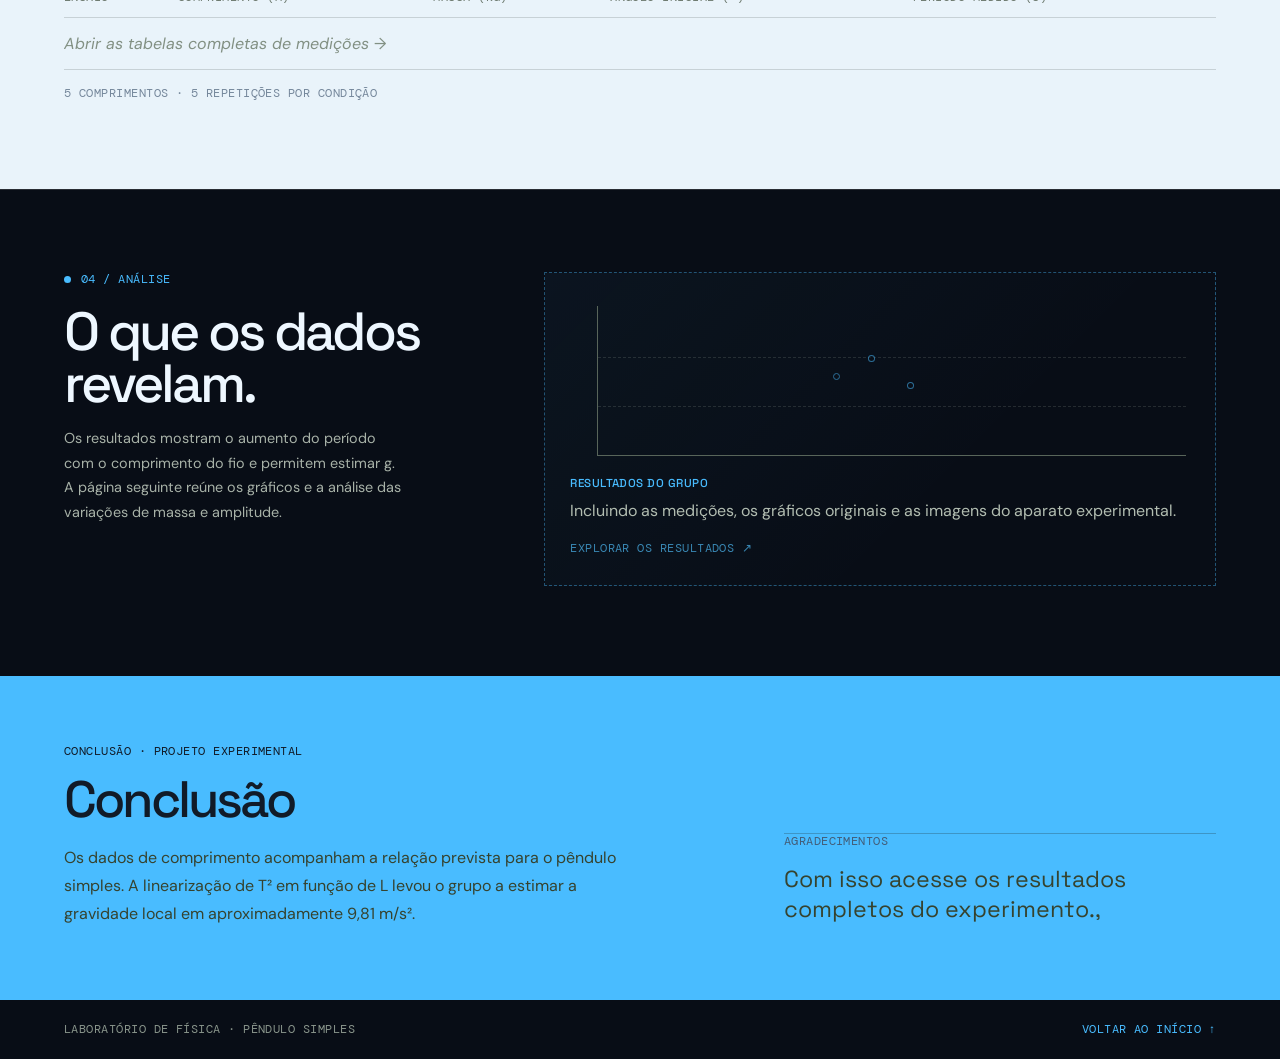
==== commit d3b5c49f: "servidor" ====
--- a/index.html
+++ b/index.html
@@ -3,7 +3,7 @@
 <head>
   <meta charset="utf-8">
   <meta name="viewport" content="width=device-width, initial-scale=1">
-  <meta name="theme-color" content="#10191a">
+  <meta name="theme-color" content="#080d16">
   <meta name="description" content="Uma experiência interativa para explorar o movimento do pêndulo simples.">
   <title>Pêndulo simples | Laboratório de Física</title>
   <link rel="preconnect" href="https://fonts.googleapis.com">
@@ -11,6 +11,7 @@
   <link href="https://fonts.googleapis.com/css2?family=DM+Mono:wght@400;500&family=DM+Sans:wght@400;500;600;700&family=Space+Grotesk:wght@400;500;600;700&display=swap" rel="stylesheet">
   <link rel="stylesheet" href="style.css">
   <script src="app.js" defer></script>
+  <script src="motion.js" defer></script>
 </head>
 <body>
   <header class="site-header">
@@ -41,7 +42,7 @@
     <section class="intro section-light" id="introducao" aria-labelledby="intro-title">
       <div class="section-kicker">
         <div class="eyebrow mono">01 / Introdução</div>
-        <h2 class="intro-title" id="intro-title">Uma ideia que se move <em>de um lado para o outro.</em></h2>
+        <h2 class="intro-title" id="intro-title">Pendulo Simples <em>Entenda o conceito.</em></h2>
       </div>
       <div class="intro-content">
         <p>O pêndulo simples é uma massa presa a um fio leve e suspenso por um ponto fixo. Ao ser afastado e solto, oscila sob a ação da gravidade. Nosso grupo mediu o período para diferentes comprimentos e também investigou como a massa e a amplitude inicial se relacionam com esse movimento.</p>
@@ -150,12 +151,12 @@
     <section class="closing" aria-labelledby="conclusion-title">
       <div>
         <div class="mono">Conclusão · Projeto experimental</div>
-        <h2 id="conclusion-title">Cada oscilação conta uma história.</h2>
+        <h2 id="conclusion-title">Conclusão</h2>
         <p>Os dados de comprimento acompanham a relação prevista para o pêndulo simples. A linearização de T² em função de L levou o grupo a estimar a gravidade local em aproximadamente 9,81 m/s².</p>
       </div>
       <div class="thanks">
         <div class="mono">Agradecimentos</div>
-        <p>A todas as pessoas que contribuíram para a realização deste experimento.</p>
+        <p>Com isso acesse os resultados completos do experimento., </p>
       </div>
     </section>
   </main>
--- a/style.css
+++ b/style.css
@@ -1,22 +1,22 @@
 :root {
   color-scheme: dark;
-  --night: #10191a;
-  --night-soft: #172223;
-  --night-raised: #1d2a29;
-  --paper: #ececdf;
-  --paper-deep: #e2e2d2;
-  --ink: #18201d;
-  --ink-soft: #5c665d;
-  --white: #f2f1e8;
-  --muted: #a6b0a5;
-  --lime: #c7ef69;
+  --night: #080d16;
+  --night-soft: #101a2a;
+  --night-raised: #19283b;
+  --paper: #e9f3fa;
+  --paper-deep: #d8e7f2;
+  --ink: #111b28;
+  --ink-soft: #536477;
+  --white: #eef7ff;
+  --muted: #a4b7c8;
+  --lime: #49bcff;
   --orange: #ef805a;
   --line-dark: rgba(242, 241, 232, .14);
   --line-light: rgba(24, 32, 29, .16);
   --mono: "DM Mono", monospace;
   --display: "Space Grotesk", sans-serif;
   --body: "DM Sans", sans-serif;
-  --page-gutter: clamp(22px, 6vw, 96px);
+  --page-gutter: clamp(20px, 5vw, 76px);
 }
 
 *, *::before, *::after { box-sizing: border-box; }
@@ -30,24 +30,25 @@
 .eyebrow { display: flex; align-items: center; gap: 10px; color: var(--lime); }
 .eyebrow::before { width: 7px; height: 7px; border-radius: 50%; background: currentColor; content: ""; }
 
-.site-header { position: sticky; z-index: 20; top: 0; display: flex; height: 72px; align-items: center; justify-content: space-between; padding: 0 var(--page-gutter); border-bottom: 1px solid var(--line-dark); background: rgba(16, 25, 26, .92); backdrop-filter: blur(16px); }
+.site-header { position: sticky; z-index: 20; top: 0; display: flex; height: 72px; align-items: center; justify-content: space-between; padding: 0 var(--page-gutter); border-bottom: 1px solid var(--line-dark); background: rgba(8, 13, 22, .92); backdrop-filter: blur(16px); }
 .brand { display: flex; align-items: center; gap: 11px; font-family: var(--display); font-size: .92rem; font-weight: 600; }
 .brand-mark { display: grid; width: 27px; height: 27px; place-items: center; border: 1px solid var(--lime); border-radius: 50%; color: var(--lime); font-family: var(--mono); font-size: .68rem; }
 .site-nav { display: flex; align-items: center; gap: clamp(16px, 3vw, 42px); color: #c1c9bd; font-size: .78rem; }
 .site-nav a { transition: color .2s ease; }
 .site-nav a:hover { color: var(--lime); }
 .nav-index { color: var(--lime); font-family: var(--mono); font-size: .63rem; margin-right: 6px; }
-.menu-toggle { display: none; border: 0; background: none; color: var(--white); font-size: 1.35rem; }
+.menu-toggle { display: none; width: 40px; height: 40px; border: 1px solid var(--line-dark); border-radius: 50%; background: transparent; color: var(--white); font-size: 1.15rem; }
 
 .hero { position: relative; display: grid; min-height: min(760px, calc(100svh - 72px)); grid-template-columns: minmax(0, .86fr) minmax(360px, 1.14fr); overflow: hidden; padding: 74px var(--page-gutter) 54px; border-bottom: 1px solid var(--line-dark); }
-.hero::before { position: absolute; top: 10%; left: 48%; width: 1px; height: 76%; background: linear-gradient(transparent, rgba(199, 239, 105, .2), transparent); content: ""; }
+.hero::before { position: absolute; top: 10%; left: 48%; width: 1px; height: 76%; background: linear-gradient(transparent, rgba(73, 188, 255, .2), transparent); content: ""; }
 .hero-copy { position: relative; z-index: 2; align-self: center; padding-bottom: 22px; animation: rise-in .8s both; }
-.hero h1 { max-width: 640px; margin: 26px 0 20px; font-family: var(--display); font-size: clamp(3.5rem, 8vw, 7.6rem); font-weight: 500; line-height: .91; letter-spacing: -.065em; }
+.hero h1 { max-width: 640px; margin: 26px 0 20px; font-family: var(--display); font-size: clamp(3.2rem, 7vw, 6.6rem); font-weight: 500; line-height: .91; letter-spacing: -.065em; }
 .hero h1 span { color: var(--lime); }
 .hero-lede { max-width: 400px; margin: 0; color: #b9c1b6; font-size: clamp(.96rem, 1.3vw, 1.08rem); line-height: 1.7; }
-.hero-link { display: inline-flex; align-items: center; gap: 14px; margin-top: 36px; color: var(--lime); font-family: var(--mono); font-size: .72rem; text-transform: uppercase; }
-.hero-link span:last-child { display: grid; width: 33px; height: 33px; place-items: center; border: 1px solid rgba(199, 239, 105, .45); border-radius: 50%; font-size: 1rem; transition: transform .2s ease; }
-.hero-link:hover span:last-child { transform: translateY(3px); }
+.hero-link { display: inline-flex; min-height: 54px; align-items: center; gap: 18px; margin-top: 36px; padding: 0 10px 0 19px; border: 1px solid var(--lime); border-radius: 999px; background: var(--lime); color: var(--ink); font-family: var(--mono); font-size: .72rem; font-weight: 500; text-transform: uppercase; transition: background .25s ease, color .25s ease, transform .25s ease, box-shadow .25s ease; }
+.hero-link span:last-child { display: grid; width: 34px; height: 34px; place-items: center; border: 1px solid rgba(24, 32, 29, .32); border-radius: 50%; font-size: 1rem; transition: transform .25s ease; }
+.hero-link:hover { transform: translateY(-2px); background: #a4e2ff; box-shadow: 0 8px 24px rgba(73, 188, 255, .2); }
+.hero-link:hover span:last-child { transform: translate(2px, -2px); }
 .hero-visual { position: relative; display: flex; min-height: 430px; align-items: center; justify-content: center; animation: fade-in 1.2s both .15s; }
 #hero-canvas { display: block; width: 100%; height: min(64vw, 540px); min-height: 370px; }
 .hero-coordinate { position: absolute; top: 17%; right: 3%; color: #829088; }
@@ -57,38 +58,38 @@
 .hero-index span:first-child { color: var(--lime); }
 
 .section-light { background: var(--paper); color: var(--ink); }
-.intro { display: grid; grid-template-columns: .78fr 1.22fr; gap: 11vw; padding: 112px var(--page-gutter) 120px; }
+.intro { display: grid; grid-template-columns: .78fr 1.22fr; gap: 9vw; padding: 90px var(--page-gutter) 96px; }
 .section-kicker { color: #637365; }
-.section-kicker .eyebrow { color: #547144; }
-.intro-title { max-width: 440px; margin: 28px 0 0; font-family: var(--display); font-size: clamp(2.7rem, 5.2vw, 5rem); font-weight: 500; line-height: .99; letter-spacing: -.055em; }
-.intro-title em { color: #688442; font-style: normal; }
+.section-kicker .eyebrow { color: #286b9d; }
+.intro-title { max-width: 440px; margin: 28px 0 0; font-family: var(--display); font-size: clamp(2.5rem, 4.6vw, 4.4rem); font-weight: 500; line-height: .99; letter-spacing: -.055em; }
+.intro-title em { color: #397ea9; font-style: normal; }
 .intro-content { padding-top: 48px; }
 .intro-content > p { max-width: 660px; margin: 0; color: #424e45; font-size: 1.05rem; line-height: 1.85; }
 .methodology { display: grid; grid-template-columns: 1fr 1fr; gap: 28px; margin-top: 46px; padding-top: 22px; border-top: 1px solid var(--line-light); }
 .methodology h3 { margin: 0 0 12px; font-family: var(--display); font-size: 1rem; font-weight: 600; }
 .methodology p { margin: 0; color: var(--ink-soft); font-size: .87rem; line-height: 1.7; }
-.formula { display: inline-block; margin-top: 14px; color: #547144; font-family: var(--mono); font-size: .85rem; }
+.formula { display: inline-block; margin-top: 14px; color: #286b9d; font-family: var(--mono); font-size: .85rem; }
 .note-line { display: flex; gap: 12px; align-items: flex-start; max-width: 600px; margin-top: 34px; color: #6d776d; font-size: .78rem; line-height: 1.6; }
-.note-line span { color: #66833e; font-family: var(--mono); }
-
-.sim-section { padding: 104px var(--page-gutter) 112px; }
+.note-line span { color: #3987b3; font-family: var(--mono); }
+
+.sim-section { padding: 82px var(--page-gutter) 90px; }
 .section-heading { display: flex; align-items: end; justify-content: space-between; gap: 28px; margin-bottom: 38px; }
-.section-heading h2 { max-width: 620px; margin: 18px 0 0; font-family: var(--display); font-size: clamp(2.5rem, 5vw, 4.9rem); font-weight: 500; line-height: .98; letter-spacing: -.055em; }
+.section-heading h2 { max-width: 620px; margin: 18px 0 0; font-family: var(--display); font-size: clamp(2.3rem, 4.4vw, 4.3rem); font-weight: 500; line-height: .98; letter-spacing: -.055em; }
 .section-heading p { max-width: 330px; margin: 0 0 4px; color: var(--muted); font-size: .9rem; line-height: 1.65; }
 .sim-layout { display: grid; grid-template-columns: minmax(0, 1.55fr) minmax(280px, .8fr); border-top: 1px solid var(--line-dark); border-bottom: 1px solid var(--line-dark); }
 .sim-main { min-width: 0; padding: 24px 26px 28px 0; border-right: 1px solid var(--line-dark); }
 .sim-toolbar { display: flex; align-items: center; justify-content: space-between; gap: 16px; }
 .live-indicator { display: flex; align-items: center; gap: 9px; color: #bbc4b8; }
-.live-dot { width: 7px; height: 7px; border-radius: 50%; background: var(--lime); box-shadow: 0 0 12px rgba(199, 239, 105, .7); }
+.live-dot { width: 7px; height: 7px; border-radius: 50%; background: var(--lime); box-shadow: 0 0 12px rgba(73, 188, 255, .7); }
 .sim-readout { display: flex; gap: 22px; color: #8b998e; }
 .sim-readout strong { margin-left: 7px; color: var(--white); font-weight: 400; }
-.sim-stage { position: relative; height: clamp(320px, 42vw, 510px); margin-top: 15px; overflow: hidden; background: radial-gradient(ellipse at 49% 44%, rgba(68, 90, 70, .23), transparent 56%), #131d1e; }
+.sim-stage { position: relative; height: clamp(300px, 38vw, 450px); margin-top: 15px; overflow: hidden; background: radial-gradient(ellipse at 49% 44%, rgba(68, 90, 70, .23), transparent 56%), #131d1e; }
 .sim-stage::before { position: absolute; inset: 0; background-image: linear-gradient(rgba(217, 230, 205, .035) 1px, transparent 1px), linear-gradient(90deg, rgba(217, 230, 205, .035) 1px, transparent 1px); background-size: 48px 48px; content: ""; mask-image: linear-gradient(transparent, #000 15%, #000 80%, transparent); }
 #sim-canvas { position: absolute; inset: 0; width: 100%; height: 100%; }
 .stage-label { position: absolute; z-index: 1; right: 17px; bottom: 15px; color: #829088; }
 .sim-actions { display: flex; align-items: center; gap: 10px; margin-top: 18px; }
-.action-button { display: inline-flex; min-height: 43px; align-items: center; justify-content: center; gap: 9px; padding: 0 17px; border: 1px solid transparent; background: var(--lime); color: var(--ink); cursor: pointer; font-size: .79rem; font-weight: 700; transition: background .18s, color .18s, border-color .18s; }
-.action-button:hover { background: #d9f59d; }
+.action-button { display: inline-flex; min-height: 43px; align-items: center; justify-content: center; gap: 9px; padding: 0 17px; border: 1px solid transparent; border-radius: 999px; background: var(--lime); color: var(--ink); cursor: pointer; font-size: .79rem; font-weight: 700; transition: background .18s, color .18s, border-color .18s; }
+.action-button:hover { background: #a4e2ff; }
 .action-button.secondary { border-color: var(--line-dark); background: transparent; color: var(--white); }
 .action-button.secondary:hover { border-color: var(--lime); color: var(--lime); }
 .action-button .icon { font-size: 1rem; }
@@ -113,7 +114,7 @@
 .metric .metric-highlight { color: var(--lime); }
 .mass-note { margin: 18px 0 0; color: #8f9c91; font-size: .76rem; line-height: 1.6; }
 
-.chart-section { display: grid; grid-template-columns: .75fr 1.25fr; gap: 7vw; align-items: center; padding: 92px var(--page-gutter) 103px; border-top: 1px solid var(--line-dark); }
+.chart-section { display: grid; grid-template-columns: .75fr 1.25fr; gap: 7vw; align-items: center; padding: 74px var(--page-gutter) 82px; border-top: 1px solid var(--line-dark); }
 .chart-copy h2 { margin: 20px 0 16px; font-family: var(--display); font-size: clamp(2rem, 3.7vw, 3.4rem); font-weight: 500; line-height: 1; letter-spacing: -.05em; }
 .chart-copy p { max-width: 360px; margin: 0; color: #a6b1a5; font-size: .9rem; line-height: 1.7; }
 .chart-legend { display: flex; flex-wrap: wrap; gap: 19px; margin-top: 22px; color: #b7c0b5; }
@@ -124,22 +125,22 @@
 #chart-canvas { display: block; width: 100%; height: 280px; }
 .chart-foot { display: flex; justify-content: space-between; gap: 12px; padding: 11px 5px 1px; color: #849087; }
 
-.data-section { padding: 106px var(--page-gutter) 112px; }
+.data-section { padding: 82px var(--page-gutter) 88px; }
 .data-top { display: grid; grid-template-columns: 1fr .72fr; gap: 8vw; align-items: end; margin-bottom: 40px; }
-.data-top h2 { margin: 18px 0 0; font-family: var(--display); font-size: clamp(2.7rem, 5vw, 4.6rem); font-weight: 500; line-height: .96; letter-spacing: -.055em; }
+.data-top h2 { margin: 18px 0 0; font-family: var(--display); font-size: clamp(2.5rem, 4.5vw, 4.2rem); font-weight: 500; line-height: .96; letter-spacing: -.055em; }
 .data-top p { max-width: 400px; margin: 0 0 5px; color: #5d685e; font-size: .91rem; line-height: 1.7; }
 .table-scroll { overflow-x: auto; border-top: 1px solid var(--line-light); }
 .data-table { width: 100%; border-collapse: collapse; text-align: left; white-space: nowrap; }
-.data-table th { padding: 16px 15px 14px 0; color: #6c796e; font-weight: 400; }
-.data-table td { padding: 19px 15px 19px 0; border-top: 1px solid var(--line-light); color: #3f4a42; }
+.data-table th { padding: 12px 9px 12px 0; color: #6c796e; font-weight: 400; }
+.data-table td { padding: 15px 9px 15px 0; border-top: 1px solid var(--line-light); color: #3f4a42; }
 .data-table tbody tr:last-child td { border-bottom: 1px solid var(--line-light); }
 .data-table .placeholder-row td { color: #829083; font-style: italic; white-space: normal; }
-.table-footnote { margin: 16px 0 0; color: #7d877d; }
-
-.results-section { display: grid; grid-template-columns: .72fr 1.28fr; gap: 8vw; padding: 105px var(--page-gutter) 118px; border-top: 1px solid var(--line-dark); }
-.results-copy h2 { margin: 19px 0 17px; font-family: var(--display); font-size: clamp(2.6rem, 4.7vw, 4.3rem); font-weight: 500; line-height: .96; letter-spacing: -.055em; }
+.table-footnote { margin: 16px 0 0; color: #75879b; }
+
+.results-section { display: grid; grid-template-columns: .72fr 1.28fr; gap: 8vw; padding: 82px var(--page-gutter) 90px; border-top: 1px solid var(--line-dark); }
+.results-copy h2 { margin: 19px 0 17px; font-family: var(--display); font-size: clamp(2.4rem, 4.2vw, 4rem); font-weight: 500; line-height: .96; letter-spacing: -.055em; }
 .results-copy p { max-width: 340px; margin: 0; color: #a8b2a8; font-size: .9rem; line-height: 1.7; }
-.results-placeholder { min-height: 290px; align-self: center; padding: 25px; border: 1px dashed rgba(199, 239, 105, .4); background: linear-gradient(135deg, rgba(199, 239, 105, .045), transparent 64%); }
+.results-placeholder { min-height: 290px; align-self: center; padding: 25px; border: 1px dashed rgba(73, 188, 255, .4); background: linear-gradient(135deg, rgba(73, 188, 255, .045), transparent 64%); }
 .placeholder-axes { position: relative; height: 150px; margin: 8px 4px 18px 27px; border-bottom: 1px solid #58655a; border-left: 1px solid #58655a; }
 .placeholder-axes::before, .placeholder-axes::after { position: absolute; top: 34%; right: 0; left: 0; border-top: 1px dashed rgba(166, 176, 165, .18); content: ""; }
 .placeholder-axes::after { top: 67%; }
@@ -147,26 +148,26 @@
 .placeholder-message { color: #b2bdb1; line-height: 1.6; }
 .placeholder-message strong { display: block; margin-bottom: 6px; color: var(--lime); font-family: var(--display); font-weight: 500; }
 
-.closing { display: grid; grid-template-columns: 1fr .7fr; gap: 8vw; padding: 83px var(--page-gutter) 88px; background: var(--lime); color: var(--ink); }
-.closing h2 { max-width: 600px; margin: 16px 0 19px; font-family: var(--display); font-size: clamp(2.5rem, 4.5vw, 4.4rem); font-weight: 500; line-height: .98; letter-spacing: -.055em; }
+.closing { display: grid; grid-template-columns: 1fr .7fr; gap: 8vw; padding: 68px var(--page-gutter) 72px; background: var(--lime); color: var(--ink); }
+.closing h2 { max-width: 600px; margin: 16px 0 19px; font-family: var(--display); font-size: clamp(2.3rem, 4vw, 3.9rem); font-weight: 500; line-height: .98; letter-spacing: -.055em; }
 .closing p { max-width: 560px; margin: 0; color: #36432f; line-height: 1.75; }
 .thanks { align-self: end; padding-bottom: 4px; border-top: 1px solid rgba(24, 32, 29, .25); }
 .thanks p { margin-top: 15px; font-family: var(--display); font-size: 1.45rem; line-height: 1.3; }
-.thanks .mono { color: #526344; }
+.thanks .mono { color: #435d78; }
 .site-footer { display: flex; align-items: center; justify-content: space-between; gap: 18px; padding: 22px var(--page-gutter); color: #89958b; }
 .site-footer a { color: var(--lime); }
 
 .report-page .site-nav a[aria-current="page"] { color: var(--lime); }
-.report-hero { position: relative; display: flex; min-height: 590px; align-items: center; justify-content: space-between; gap: 36px; overflow: hidden; padding: 92px var(--page-gutter) 95px; border-bottom: 1px solid var(--line-dark); background: radial-gradient(ellipse at 88% 35%, rgba(239, 128, 90, .13), transparent 35%), linear-gradient(115deg, #10191a 40%, #192321); }
-.report-hero::after { position: absolute; top: 7%; right: 15%; width: min(38vw, 470px); aspect-ratio: 1; border: 1px solid rgba(199, 239, 105, .15); border-radius: 50%; box-shadow: 0 0 0 45px rgba(199, 239, 105, .025), 0 0 0 100px rgba(199, 239, 105, .018); content: ""; }
+.report-hero { position: relative; display: flex; min-height: 500px; align-items: center; justify-content: space-between; gap: 36px; overflow: hidden; padding: 72px var(--page-gutter) 75px; border-bottom: 1px solid var(--line-dark); background: radial-gradient(ellipse at 88% 35%, rgba(239, 128, 90, .13), transparent 35%), linear-gradient(115deg, #10191a 40%, #192321); }
+.report-hero::after { position: absolute; top: 7%; right: 15%; width: min(38vw, 470px); aspect-ratio: 1; border: 1px solid rgba(73, 188, 255, .15); border-radius: 50%; box-shadow: 0 0 0 45px rgba(73, 188, 255, .025), 0 0 0 100px rgba(73, 188, 255, .018); content: ""; }
 .report-hero-copy { position: relative; z-index: 1; max-width: 850px; animation: rise-in .75s both; }
-.report-hero h1 { margin: 27px 0 20px; font-family: var(--display); font-size: clamp(3.1rem, 7vw, 6.8rem); font-weight: 500; line-height: .96; }
+.report-hero h1 { margin: 27px 0 20px; font-family: var(--display); font-size: clamp(2.9rem, 6vw, 5.8rem); font-weight: 500; line-height: .96; }
 .report-hero h1 span { color: var(--lime); }
 .report-hero-copy > p { max-width: 650px; margin: 0; color: #c0c8bd; font-size: 1.05rem; line-height: 1.7; }
 .report-authors { margin-top: 32px; color: var(--white); font-size: .85rem; }
 .report-authors span { padding: 0 8px; color: var(--orange); }
-.author-list { max-width: 720px; margin-top: 9px; color: #87948a; font-size: .75rem; line-height: 1.7; }
-.report-hero-stamp { position: relative; z-index: 1; display: grid; width: 174px; min-width: 140px; aspect-ratio: 1; align-content: center; justify-items: center; gap: 7px; border: 1px solid rgba(199, 239, 105, .42); border-radius: 50%; color: var(--lime); text-align: center; }
+.author-list { display: grid; justify-items: start; gap: 3px; max-width: 720px; margin-top: 9px; color: #aab5a9; font-size: .75rem; line-height: 1.55; }
+.report-hero-stamp { position: relative; z-index: 1; display: grid; width: 174px; min-width: 140px; aspect-ratio: 1; align-content: center; justify-items: center; gap: 7px; border: 1px solid rgba(73, 188, 255, .42); border-radius: 50%; color: var(--lime); text-align: center; }
 .report-hero-stamp strong { font-family: var(--display); font-size: 3.8rem; font-weight: 500; line-height: .95; }
 .report-hero-stamp span:last-child { color: #a6b0a5; font-size: .6rem; line-height: 1.5; }
 .report-hero-index { position: absolute; right: var(--page-gutter); bottom: 27px; display: flex; gap: 11px; color: #8a968c; }
@@ -178,7 +179,7 @@
 .summary-stat strong { color: var(--lime); font-family: var(--display); font-size: 1.9rem; font-weight: 500; white-space: nowrap; }
 .summary-stat strong small { font-size: .95rem; }
 .summary-stat > span:last-child { color: #9da99e; font-size: .74rem; }
-.apparatus-section, .report-graphs, .report-analysis { padding: 100px var(--page-gutter) 108px; }
+.apparatus-section, .report-graphs, .report-analysis { padding: 80px var(--page-gutter) 86px; }
 .report-section-heading { display: flex; align-items: end; justify-content: space-between; gap: 40px; margin-bottom: 38px; }
 .report-section-heading h2 { margin: 20px 0 0; font-family: var(--display); font-size: clamp(2.8rem, 5vw, 4.8rem); font-weight: 500; line-height: .97; }
 .report-section-heading > p { max-width: 390px; margin: 0 0 5px; color: #aab5a9; font-size: .91rem; line-height: 1.75; }
@@ -187,28 +188,33 @@
 .apparatus-figure img { display: block; width: 100%; height: 100%; max-height: 570px; object-fit: contain; }
 .apparatus-photo img { object-fit: cover; object-position: center 48%; }
 .apparatus-figure figcaption { display: flex; align-items: baseline; gap: 12px; padding: 14px 16px; border-top: 1px solid rgba(24, 32, 29, .14); background: var(--paper); color: #515c52; font-size: .79rem; line-height: 1.5; }
-.apparatus-figure figcaption .mono { flex: 0 0 auto; color: #638244; font-size: .63rem; }
+.apparatus-figure figcaption .mono { flex: 0 0 auto; color: #426e97; font-size: .63rem; }
 .method-strip { display: grid; grid-template-columns: repeat(3, 1fr); gap: 24px; margin-top: 34px; padding-top: 22px; border-top: 1px solid var(--line-dark); }
 .method-strip .mono { color: var(--lime); }
 .method-strip p { max-width: 340px; margin: 10px 0 0; color: #aeb8ad; font-size: .82rem; line-height: 1.65; }
-.report-data { padding: 100px var(--page-gutter) 108px; }
+.report-data { padding: 80px var(--page-gutter) 86px; }
 .report-data .report-section-heading > p { color: #59655b; }
-.report-data .section-kicker .eyebrow { color: #547144; }
+.report-data .section-kicker .eyebrow { color: #286b9d; }
 .dataset-heading { display: flex; align-items: flex-start; gap: 15px; margin: 33px 0 16px; }
 .dataset-heading-spaced { margin-top: 55px; }
-.dataset-number { display: grid; width: 32px; height: 32px; flex: 0 0 auto; place-items: center; border: 1px solid #869778; border-radius: 50%; color: #587242; }
+.dataset-number { display: grid; width: 32px; height: 32px; flex: 0 0 auto; place-items: center; border: 1px solid #72899f; border-radius: 50%; color: #3478a8; }
 .dataset-heading h3 { margin: 0; font-family: var(--display); font-size: 1.18rem; font-weight: 600; }
 .dataset-heading p { margin: 4px 0 0; color: #667166; font-size: .8rem; line-height: 1.5; }
 .report-table-scroll { border-top-color: var(--line-light); }
 .report-table { min-width: 850px; }
-.report-table th, .report-table td { padding: 13px 12px 13px 0; }
+.report-table th, .report-table td { padding: 13px 8px 13px 0; }
 .report-table th:first-child, .report-table td:first-child { padding-left: 10px; }
-.report-table thead th { color: #647264; font-weight: 500; }
+.report-table thead th { color: #65788b; font-weight: 500; }
+.report-table thead th { white-space: normal; vertical-align: bottom; font-size: .68rem; line-height: 1.4; }
+.report-table tbody td, .report-table tbody th { font-size: .76rem; }
 .report-table tbody tr:nth-child(even) { background: rgba(24, 32, 29, .035); }
 .report-table tbody th { border-top: 1px solid var(--line-light); color: #354238; font-weight: 600; text-align: left; }
 .report-table tbody td { border-top: 1px solid var(--line-light); color: #424c43; font-size: .84rem; }
 .report-table tbody tr:last-child th, .report-table tbody tr:last-child td { border-bottom: 1px solid var(--line-light); }
-.report-data .table-footnote { color: #69766b; font-size: .66rem; line-height: 1.6; }
+.table-legend { display: grid; grid-template-columns: repeat(auto-fit, minmax(170px, 1fr)); gap: 8px; max-width: 1100px; margin: 13px 0 0; }
+.table-legend > div { min-width: 0; padding: 9px 10px; border-left: 2px solid #3987b3; background: rgba(24, 32, 29, .045); }
+.table-legend dt { color: #3478a8; font-size: .65rem; }
+.table-legend dd { margin: 4px 0 0; color: #596b7c; font-family: var(--body); font-size: .72rem; line-height: 1.5; }
 .report-graphs { border-top: 1px solid var(--line-dark); background: #172223; }
 .graph-grid { display: grid; grid-template-columns: repeat(2, minmax(0, 1fr)); gap: 20px; }
 .graph-figure { min-width: 0; margin: 0; overflow: hidden; border: 1px solid var(--line-dark); background: #ececdf; color: var(--ink); }
@@ -216,7 +222,7 @@
 .graph-image { display: grid; min-height: 230px; place-items: center; padding: 12px; background: #f4f4ee; }
 .graph-image img { display: block; width: 100%; height: auto; max-height: 520px; object-fit: contain; }
 .graph-figure figcaption { display: grid; gap: 7px; padding: 17px 19px 19px; border-top: 1px solid var(--line-light); }
-.graph-figure figcaption .mono { color: #628044; font-size: .63rem; }
+.graph-figure figcaption .mono { color: #426e97; font-size: .63rem; }
 .graph-figure figcaption strong { font-family: var(--display); font-size: 1.02rem; font-weight: 600; }
 .graph-figure figcaption > span:last-child { color: #59645b; font-size: .78rem; line-height: 1.6; }
 .report-analysis { border-top: 1px solid var(--line-dark); }
@@ -230,11 +236,14 @@
 .data-note { display: grid; grid-template-columns: 180px 1fr; gap: 24px; margin-top: 42px; padding: 23px 24px; border-left: 3px solid var(--orange); background: rgba(239, 128, 90, .075); }
 .data-note .mono { color: #f09878; }
 .data-note p { margin: 0; color: #c3c9bf; font-size: .8rem; line-height: 1.75; }
-.report-conclusion { padding: 83px var(--page-gutter) 88px; background: var(--lime); color: var(--ink); }
+.report-conclusion { padding: 68px var(--page-gutter) 72px; background: var(--lime); color: var(--ink); }
 .report-conclusion h2 { max-width: 850px; margin: 16px 0; font-family: var(--display); font-size: clamp(2.4rem, 5vw, 4.5rem); font-weight: 500; line-height: .98; }
 .report-conclusion > p { max-width: 720px; margin: 0; color: #36432f; font-size: .96rem; line-height: 1.75; }
 .return-link { display: inline-block; margin-top: 30px; padding-bottom: 6px; border-bottom: 1px solid rgba(24, 32, 29, .45); color: #35442c; }
-.report-link { display: inline-block; margin-top: 16px; color: #66833e; }
+.report-link { display: inline-block; margin-top: 16px; color: #3987b3; }
+
+.motion-ready main > section:not(:first-child) { opacity: 0; transform: translateY(14px); transition: opacity .65s ease, transform .65s cubic-bezier(.2, .7, .2, 1); }
+.motion-ready main > section.is-visible { opacity: 1; transform: translateY(0); }
 
 @keyframes rise-in { from { opacity: 0; transform: translateY(18px); } to { opacity: 1; transform: translateY(0); } }
 @keyframes fade-in { from { opacity: 0; } to { opacity: 1; } }
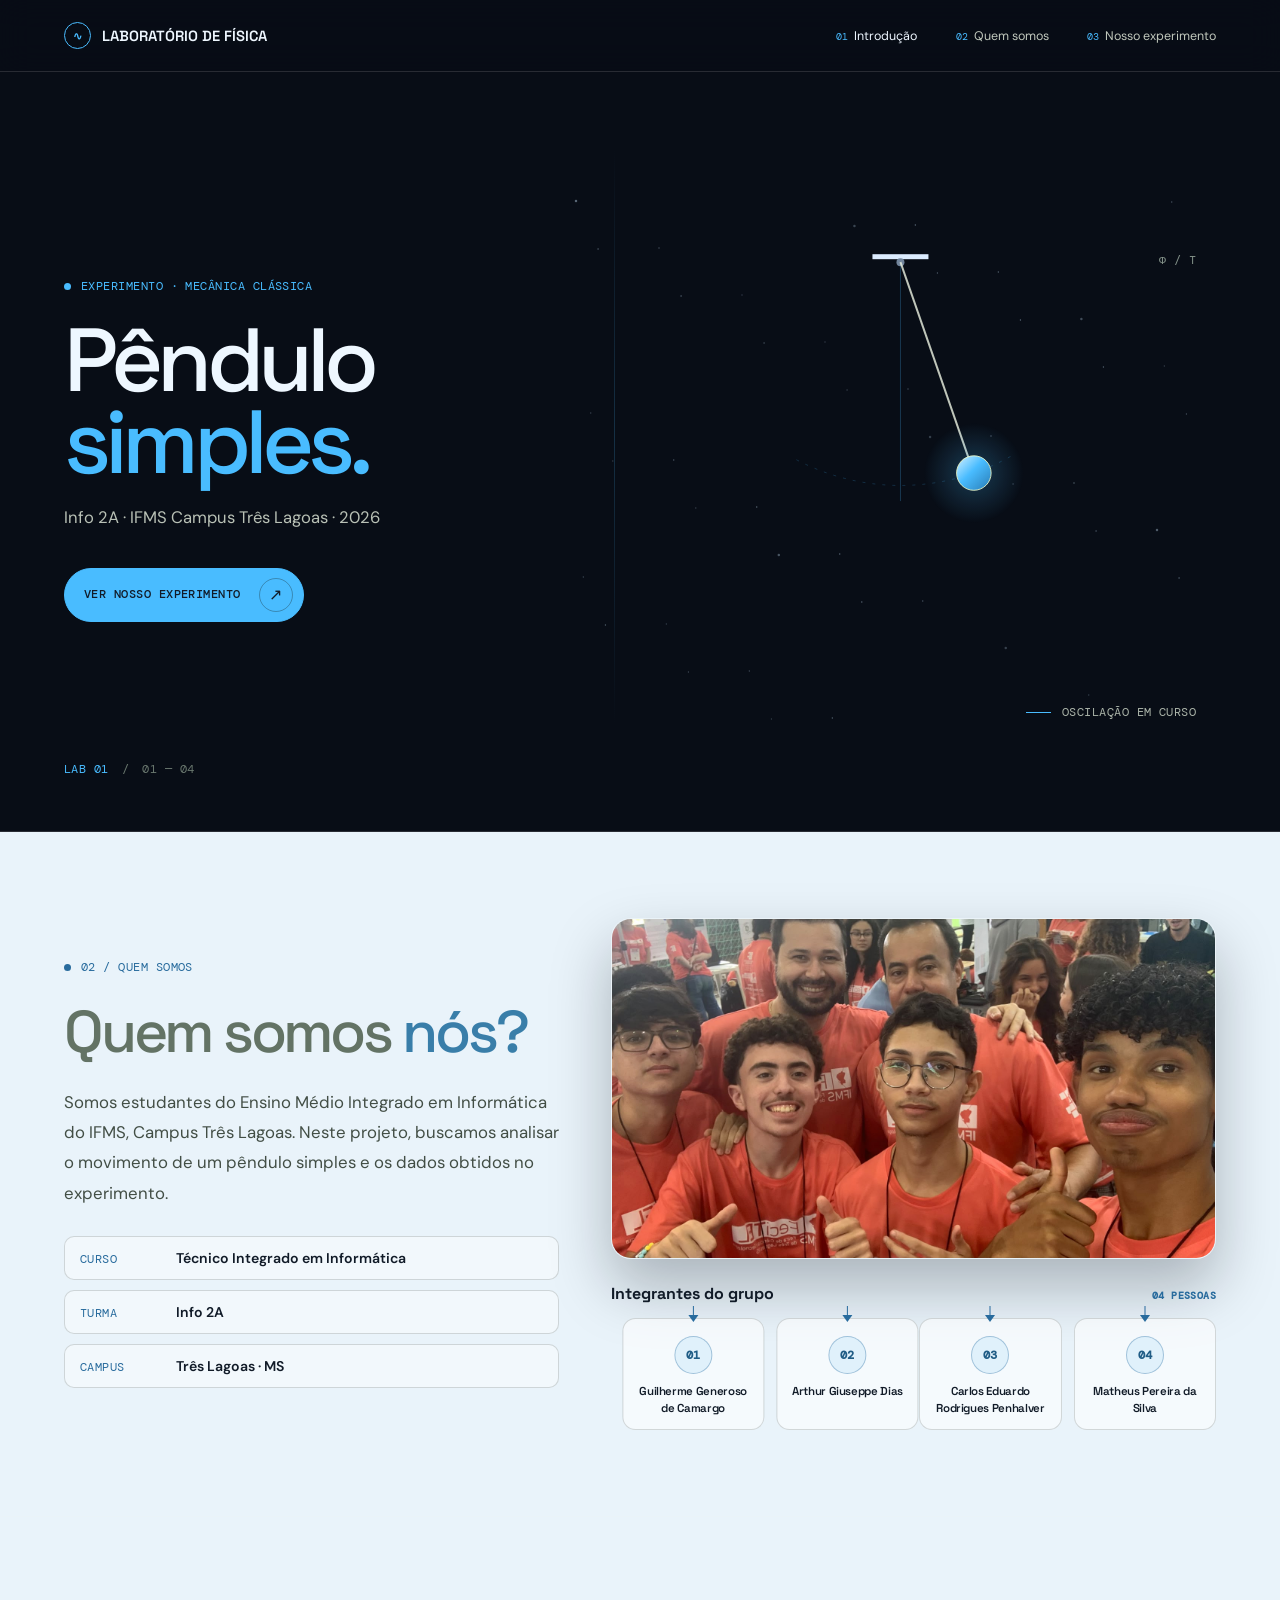
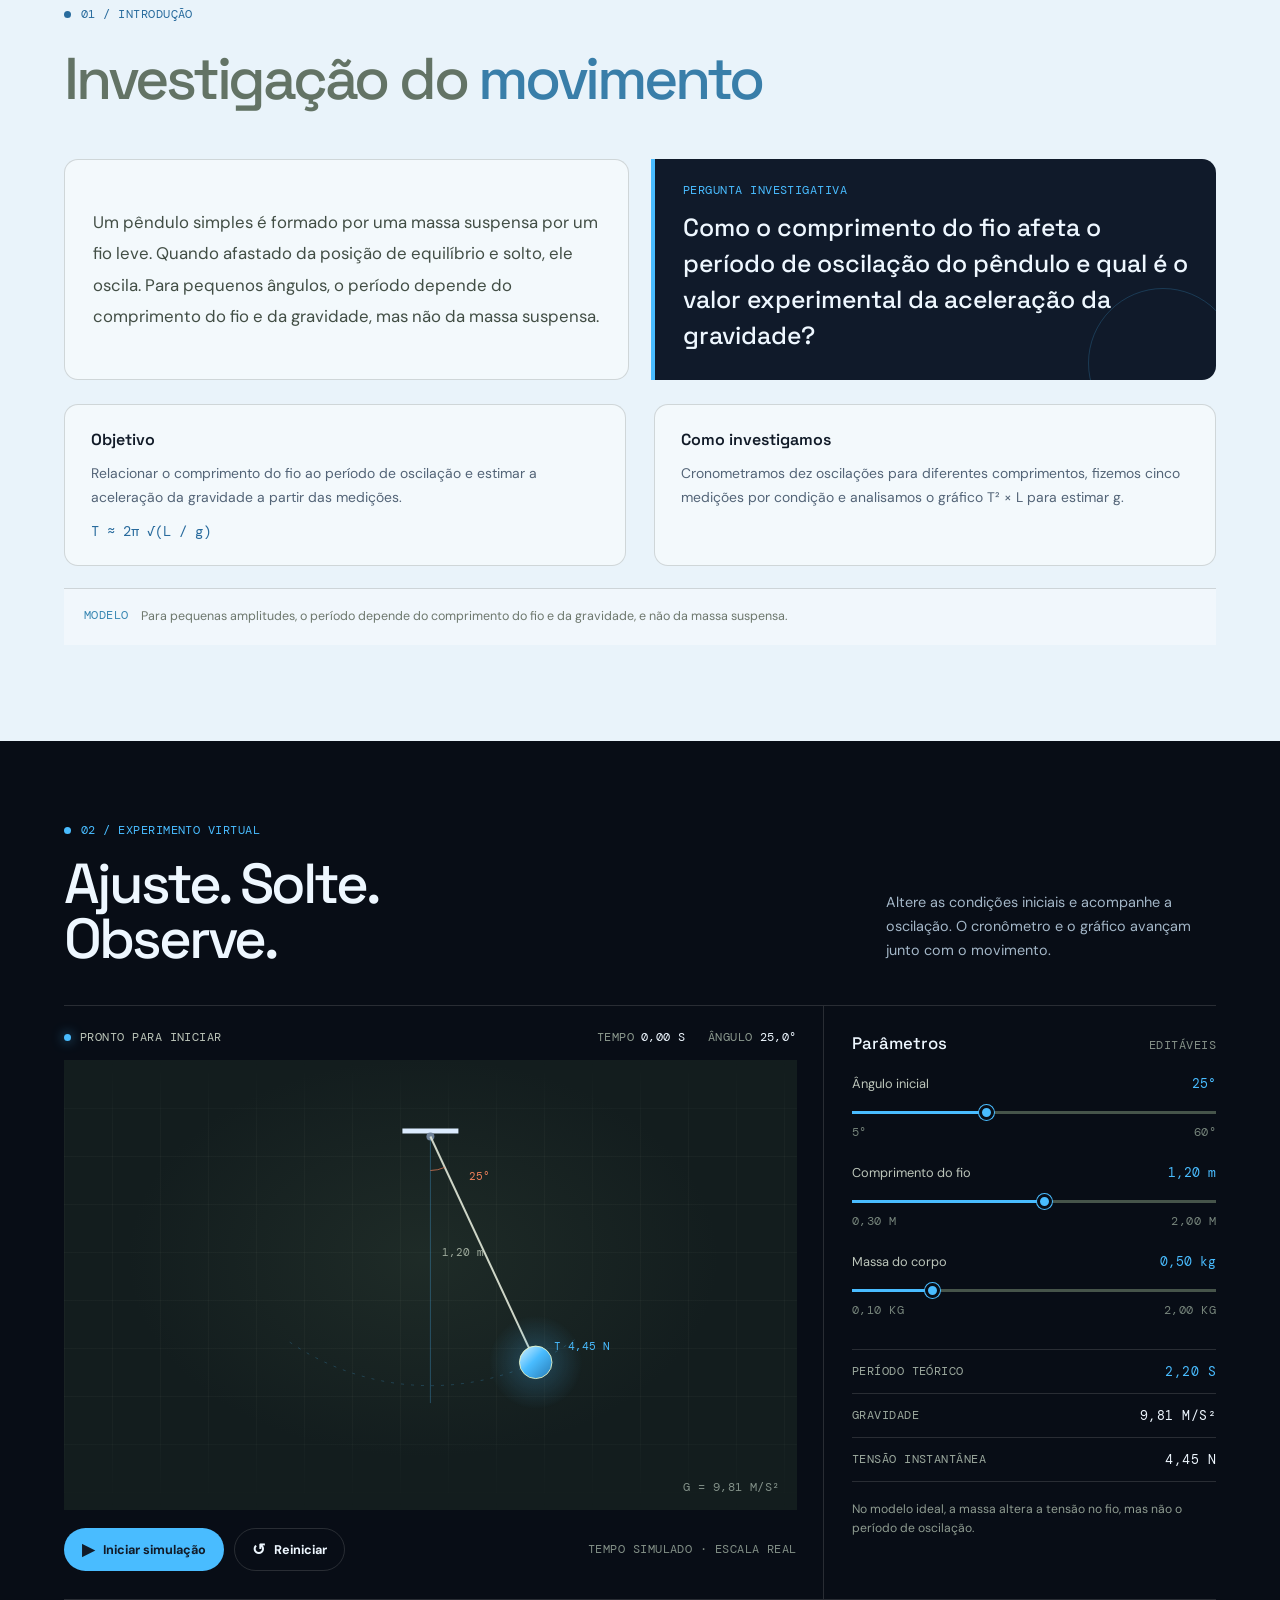
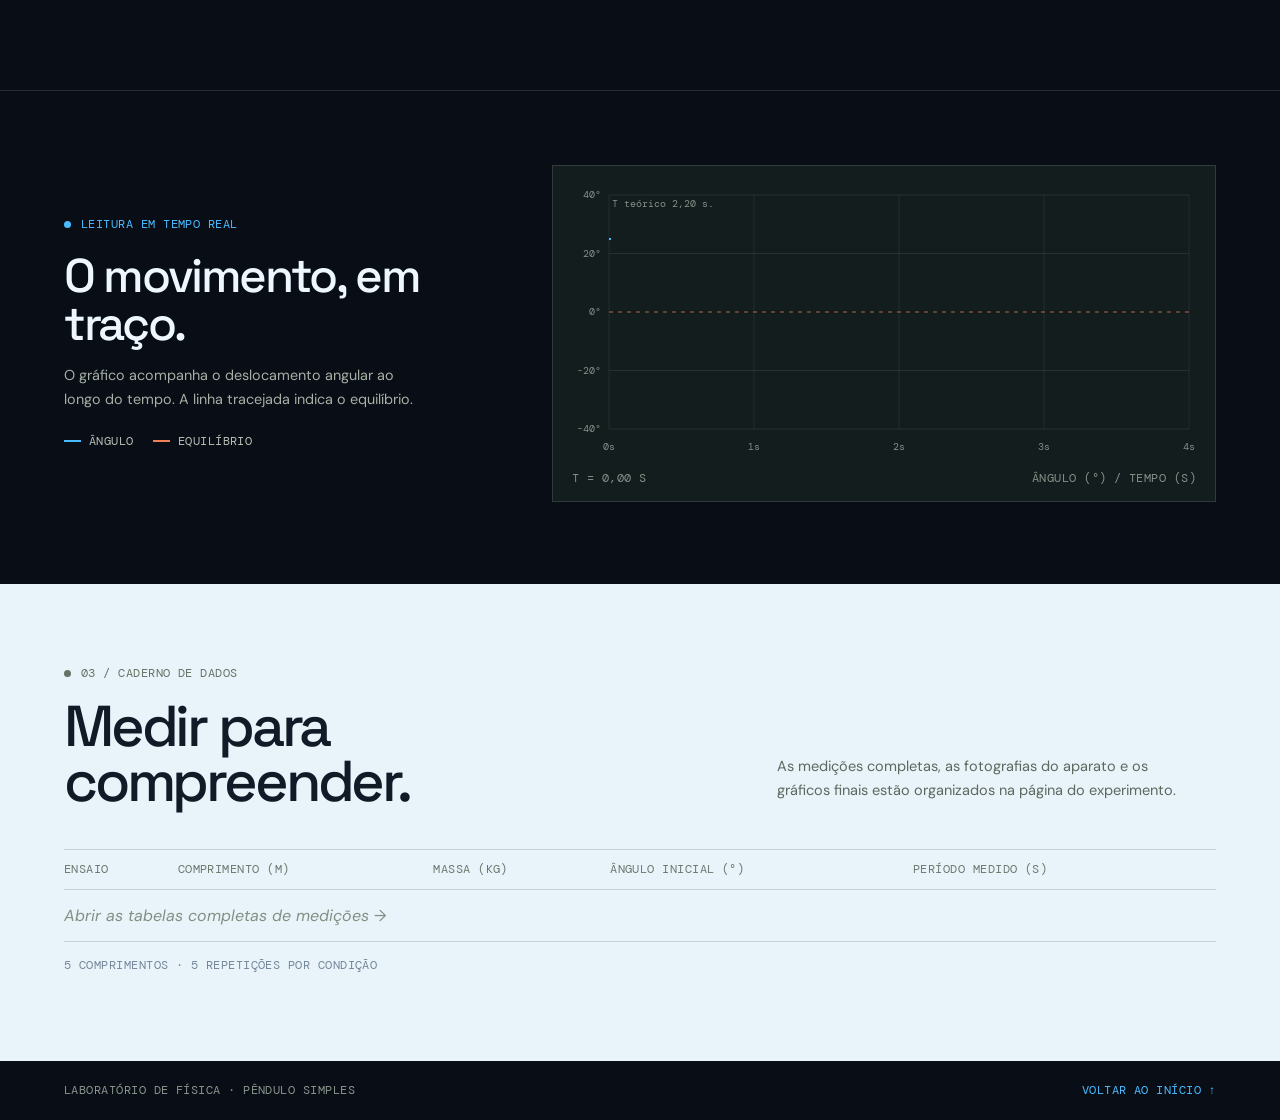
==== commit a53df2ed: "quem somos nos?" ====
--- a/index.html
+++ b/index.html
@@ -1,25 +1,31 @@
 <!doctype html>
 <html lang="pt-BR">
+
 <head>
   <meta charset="utf-8">
   <meta name="viewport" content="width=device-width, initial-scale=1">
   <meta name="theme-color" content="#080d16">
   <meta name="description" content="Uma experiência interativa para explorar o movimento do pêndulo simples.">
-  <title>Pêndulo simples | Laboratório de Física</title>
+  <title>Pêndulo simples</title>
   <link rel="preconnect" href="https://fonts.googleapis.com">
   <link rel="preconnect" href="https://fonts.gstatic.com" crossorigin>
-  <link href="https://fonts.googleapis.com/css2?family=DM+Mono:wght@400;500&family=DM+Sans:wght@400;500;600;700&family=Space+Grotesk:wght@400;500;600;700&display=swap" rel="stylesheet">
+  <link
+    href="https://fonts.googleapis.com/css2?family=DM+Mono:wght@400;500&family=DM+Sans:wght@400;500;600;700&family=Space+Grotesk:wght@400;500;600;700&display=swap"
+    rel="stylesheet">
   <link rel="stylesheet" href="style.css">
   <script src="app.js" defer></script>
   <script src="motion.js" defer></script>
 </head>
+
 <body>
   <header class="site-header">
-    <a class="brand" href="#inicio" aria-label="Laboratório de Física, início"><span class="brand-mark">∿</span><span>LABORATÓRIO DE FÍSICA</span></a>
+    <a class="brand" href="#inicio" aria-label="Laboratório de Física, início"><span
+        class="brand-mark">∿</span><span>LABORATÓRIO DE FÍSICA</span></a>
     <button class="menu-toggle" id="menu-toggle" type="button" aria-label="Abrir menu" aria-expanded="false">☰</button>
     <nav class="site-nav" id="site-nav" aria-label="Navegação principal">
       <a href="#inicio" aria-current="page"><span class="nav-index">01</span>Introdução</a>
-      <a href="experimento.html"><span class="nav-index">02</span>Nosso experimento</a>
+      <a href="#quem-somos"><span class="nav-index">02</span>Quem somos</a>
+      <a href="experimento.html"><span class="nav-index">03</span>Nosso experimento</a>
     </nav>
   </header>
 
@@ -29,7 +35,8 @@
         <div class="eyebrow mono">Experimento · Mecânica clássica</div>
         <h1 id="hero-title">Pêndulo<br><span>simples.</span></h1>
         <p class="hero-lede">Info 2A · IFMS Campus Três Lagoas · 2026</p>
-        <a class="hero-link mono" href="experimento.html"><span>Ver nosso experimento</span><span aria-hidden="true">↗</span></a>
+        <a class="hero-link mono" href="experimento.html"><span>Ver nosso experimento</span><span
+            aria-hidden="true">↗</span></a>
       </div>
       <div class="hero-visual" aria-label="Animação de um pêndulo oscilando">
         <span class="hero-coordinate mono">φ / t</span>
@@ -39,68 +46,133 @@
       <div class="hero-index mono"><span>LAB 01</span><span>/</span><span>01 — 04</span></div>
     </section>
 
+    <section class="who-are-we section-light" id="quem-somos" aria-labelledby="who-title">
+      <div class="who-copy">
+        <div class="section-kicker">
+          <div class="eyebrow mono">02 / Quem somos</div>
+          <h2 class="intro-title" id="who-title">Quem somos <em>nós?</em></h2>
+        </div>
+        <p class="who-lede">Somos estudantes do Ensino Médio Integrado em Informática do IFMS,
+          Campus Três Lagoas. Neste projeto, buscamos analisar o movimento de um pêndulo simples e os dados obtidos no experimento.</p>
+        <dl class="who-facts">
+          <div class="who-fact">
+            <dt class="mono">Curso</dt>
+            <dd>Técnico Integrado em Informática</dd>
+          </div>
+          <div class="who-fact">
+            <dt class="mono">Turma</dt>
+            <dd>Info 2A</dd>
+          </div>
+          <div class="who-fact">
+            <dt class="mono">Campus</dt>
+            <dd>Três Lagoas · MS</dd>
+          </div>
+        </dl>
+      </div>
+      <div class="who-visual">
+        <img src="IMG-20261007-WA0008.jpg" alt="Foto do grupo do experimento do pêndulo simples" loading="lazy">
+        <h3 class="who-people-title">Integrantes do grupo <span class="mono">04 pessoas</span></h3>
+        <ol class="who-people" aria-label="Integrantes do grupo, na ordem indicada na foto">
+          <li class="person-tag person-left">
+            <span class="person-number" aria-hidden="true">01</span>
+            <span class="person-name">Guilherme Generoso de Camargo</span>
+          </li>
+          <li class="person-tag person-left">
+            <span class="person-number" aria-hidden="true">02</span>
+            <span class="person-name">Arthur Giuseppe Dias</span>
+          </li>
+          <li class="person-tag">
+            <span class="person-number" aria-hidden="true">03</span>
+            <span class="person-name">Carlos Eduardo Rodrigues Penhalver</span>
+          </li>
+          <li class="person-tag">
+            <span class="person-number" aria-hidden="true">04</span>
+            <span class="person-name">Matheus Pereira da Silva</span>
+          </li>
+        </ol>
+      </div>
+    </section>
+
     <section class="intro section-light" id="introducao" aria-labelledby="intro-title">
       <div class="section-kicker">
         <div class="eyebrow mono">01 / Introdução</div>
-        <h2 class="intro-title" id="intro-title">Pendulo Simples <em>Entenda o conceito.</em></h2>
+        <h2 class="intro-title" id="intro-title">Investigação do <em>movimento</em></h2>
       </div>
       <div class="intro-content">
-        <p>O pêndulo simples é uma massa presa a um fio leve e suspenso por um ponto fixo. Ao ser afastado e solto, oscila sob a ação da gravidade. Nosso grupo mediu o período para diferentes comprimentos e também investigou como a massa e a amplitude inicial se relacionam com esse movimento.</p>
+        <p>Um pêndulo simples é formado por uma massa suspensa por um fio leve. Quando afastado da posição de equilíbrio e solto, ele oscila. Para pequenos ângulos, o período depende do comprimento do fio e da gravidade, mas não da massa suspensa.</p>
+        <aside class="investigative-question" aria-labelledby="question-title">
+          <span class="mono">Pergunta investigativa</span>
+          <h3 id="question-title">Como o comprimento do fio afeta o período de oscilação do pêndulo e qual é o valor experimental da aceleração da gravidade?</h3>
+        </aside>
         <div class="methodology">
           <div>
             <h3>Objetivo</h3>
-            <p>Investigar a relação entre comprimento e período e estimar a aceleração da gravidade com os dados coletados.</p>
+            <p>Relacionar o comprimento do fio ao período de oscilação e estimar a aceleração da gravidade a partir das medições.</p>
             <span class="formula">T ≈ 2π √(L / g)</span>
           </div>
           <div>
-            <h3>Metodologia</h3>
-            <p>Cronometramos dez oscilações, repetimos cada condição cinco vezes e comparamos os resultados com o modelo teórico.</p>
-          </div>
-        </div>
-        <div class="note-line"><span class="mono">MODELO</span><span>Para pequenas amplitudes, o período depende do comprimento do fio e da gravidade, e não da massa suspensa.</span></div>
+            <h3>Como investigamos</h3>
+            <p>Cronometramos dez oscilações para diferentes comprimentos, fizemos cinco medições por condição e analisamos o gráfico T² × L para estimar g.</p>
+          </div>
+        </div>
+        <div class="note-line"><span class="mono">MODELO</span><span>Para pequenas amplitudes, o período depende do
+            comprimento do fio e da gravidade, e não da massa suspensa.</span></div>
       </div>
     </section>
 
     <section class="sim-section" id="simulacao" aria-labelledby="sim-title">
       <div class="section-heading">
         <div>
-          <div class="eyebrow mono">02 / Bancada virtual</div>
+          <div class="eyebrow mono">02 / Experimento virtual</div>
           <h2 id="sim-title">Ajuste. Solte.<br>Observe.</h2>
         </div>
-        <p>Altere as condições iniciais e acompanhe a oscilação. O cronômetro e o gráfico avançam junto com o movimento.</p>
+        <p>Altere as condições iniciais e acompanhe a oscilação. O cronômetro e o gráfico avançam junto com o movimento.
+        </p>
       </div>
       <div class="sim-layout">
         <div class="sim-main">
           <div class="sim-toolbar">
-            <div class="live-indicator mono"><span class="live-dot"></span><span id="sim-status">Pronto para iniciar</span></div>
-            <div class="sim-readout mono"><span>TEMPO<strong id="elapsed-readout">0.00 s</strong></span><span>ÂNGULO<strong id="angle-readout">25.0°</strong></span></div>
-          </div>
-          <div class="sim-stage"><canvas id="sim-canvas" role="img" aria-label="Visualização animada do pêndulo"></canvas><span class="stage-label mono">g = 9,81 m/s²</span></div>
+            <div class="live-indicator mono"><span class="live-dot"></span><span id="sim-status">Pronto para
+                iniciar</span></div>
+            <div class="sim-readout mono"><span>TEMPO<strong id="elapsed-readout">0.00
+                  s</strong></span><span>ÂNGULO<strong id="angle-readout">25.0°</strong></span></div>
+          </div>
+          <div class="sim-stage"><canvas id="sim-canvas" role="img"
+              aria-label="Visualização animada do pêndulo"></canvas><span class="stage-label mono">g = 9,81 m/s²</span>
+          </div>
           <div class="sim-actions">
-            <button class="action-button" id="start-button" type="button"><span class="icon" aria-hidden="true">▶</span><span>Iniciar simulação</span></button>
-            <button class="action-button secondary" id="reset-button" type="button"><span class="icon" aria-hidden="true">↺</span><span>Reiniciar</span></button>
+            <button class="action-button" id="start-button" type="button"><span class="icon"
+                aria-hidden="true">▶</span><span>Iniciar simulação</span></button>
+            <button class="action-button secondary" id="reset-button" type="button"><span class="icon"
+                aria-hidden="true">↺</span><span>Reiniciar</span></button>
             <span class="sim-actions-note mono">Tempo simulado · escala real</span>
           </div>
         </div>
         <aside class="sim-controls" aria-label="Parâmetros do pêndulo">
-          <div class="controls-head"><h3>Parâmetros</h3><span class="mono">EDITÁVEIS</span></div>
+          <div class="controls-head">
+            <h3>Parâmetros</h3><span class="mono">EDITÁVEIS</span>
+          </div>
           <div class="control">
-            <label class="control-label" for="angle-input"><span>Ângulo inicial</span><output class="control-value" id="angle-value" for="angle-input">25°</output></label>
+            <label class="control-label" for="angle-input"><span>Ângulo inicial</span><output class="control-value"
+                id="angle-value" for="angle-input">25°</output></label>
             <input id="angle-input" type="range" min="5" max="60" step="1" value="25">
             <div class="range-ends mono"><span>5°</span><span>60°</span></div>
           </div>
           <div class="control">
-            <label class="control-label" for="length-input"><span>Comprimento do fio</span><output class="control-value" id="length-value" for="length-input">1,20 m</output></label>
+            <label class="control-label" for="length-input"><span>Comprimento do fio</span><output class="control-value"
+                id="length-value" for="length-input">1,20 m</output></label>
             <input id="length-input" type="range" min="0.30" max="2.00" step="0.05" value="1.20">
             <div class="range-ends mono"><span>0,30 m</span><span>2,00 m</span></div>
           </div>
           <div class="control">
-            <label class="control-label" for="mass-input"><span>Massa do corpo</span><output class="control-value" id="mass-value" for="mass-input">0,50 kg</output></label>
+            <label class="control-label" for="mass-input"><span>Massa do corpo</span><output class="control-value"
+                id="mass-value" for="mass-input">0,50 kg</output></label>
             <input id="mass-input" type="range" min="0.10" max="2.00" step="0.05" value="0.50">
             <div class="range-ends mono"><span>0,10 kg</span><span>2,00 kg</span></div>
           </div>
           <div class="metric-list mono">
-            <div class="metric"><span>Período teórico</span><output id="period-output" class="metric-highlight">2,20 s</output></div>
+            <div class="metric"><span>Período teórico</span><output id="period-output" class="metric-highlight">2,20
+                s</output></div>
             <div class="metric"><span>Gravidade</span><output>9,81 m/s²</output></div>
             <div class="metric"><span>Tensão instantânea</span><output id="tension-output">4,45 N</output></div>
           </div>
@@ -114,9 +186,14 @@
         <div class="eyebrow mono">Leitura em tempo real</div>
         <h2 id="chart-title">O movimento, em traço.</h2>
         <p>O gráfico acompanha o deslocamento angular ao longo do tempo. A linha tracejada indica o equilíbrio.</p>
-        <div class="chart-legend mono"><span class="legend-item"><span class="legend-swatch"></span>Ângulo</span><span class="legend-item"><span class="legend-swatch reference"></span>Equilíbrio</span></div>
-      </div>
-      <div class="chart-wrap"><canvas id="chart-canvas" role="img" aria-label="Gráfico do ângulo do pêndulo ao longo do tempo"></canvas><div class="chart-foot mono"><span id="chart-time-label">t = 0,00 s</span><span>ÂNGULO (°) / TEMPO (s)</span></div></div>
+        <div class="chart-legend mono"><span class="legend-item"><span class="legend-swatch"></span>Ângulo</span><span
+            class="legend-item"><span class="legend-swatch reference"></span>Equilíbrio</span></div>
+      </div>
+      <div class="chart-wrap"><canvas id="chart-canvas" role="img"
+          aria-label="Gráfico do ângulo do pêndulo ao longo do tempo"></canvas>
+        <div class="chart-foot mono"><span id="chart-time-label">t = 0,00 s</span><span>ÂNGULO (°) / TEMPO (s)</span>
+        </div>
+      </div>
     </section>
 
     <section class="data-section section-light" id="dados" aria-labelledby="data-title">
@@ -125,18 +202,31 @@
           <div class="section-kicker eyebrow mono">03 / Caderno de dados</div>
           <h2 id="data-title">Medir para<br>compreender.</h2>
         </div>
-        <p>As medições completas, as fotografias do aparato e os gráficos finais estão organizados na página do experimento.</p>
+        <p>As medições completas, as fotografias do aparato e os gráficos finais estão organizados na página do
+          experimento.</p>
       </div>
       <div class="table-scroll">
         <table class="data-table">
-          <thead><tr><th class="mono">Ensaio</th><th class="mono">Comprimento (m)</th><th class="mono">Massa (kg)</th><th class="mono">Ângulo inicial (°)</th><th class="mono">Período medido (s)</th></tr></thead>
-          <tbody><tr class="placeholder-row"><td colspan="5"><a href="experimento.html#dados">Abrir as tabelas completas de medições →</a></td></tr></tbody>
+          <thead>
+            <tr>
+              <th class="mono">Ensaio</th>
+              <th class="mono">Comprimento (m)</th>
+              <th class="mono">Massa (kg)</th>
+              <th class="mono">Ângulo inicial (°)</th>
+              <th class="mono">Período medido (s)</th>
+            </tr>
+          </thead>
+          <tbody>
+            <tr class="placeholder-row">
+              <td colspan="5"><a href="experimento.html#dados">Abrir as tabelas completas de medições →</a></td>
+            </tr>
+          </tbody>
         </table>
       </div>
       <p class="table-footnote mono">5 COMPRIMENTOS · 5 REPETIÇÕES POR CONDIÇÃO</p>
     </section>
 
-    <section class="results-section" id="resultados" aria-labelledby="results-title">
+    <!-- <section class="results-section" id="resultados" aria-labelledby="results-title">
       <div class="results-copy">
         <div class="eyebrow mono">04 / Análise</div>
         <h2 id="results-title">O que os dados revelam.</h2>
@@ -146,9 +236,9 @@
         <div class="placeholder-axes"><span class="placeholder-mark"></span></div>
         <div class="placeholder-message"><strong class="mono">Resultados do grupo</strong><span>Incluindo as medições, os gráficos originais e as imagens do aparato experimental.</span><a class="report-link mono" href="experimento.html">Explorar os resultados ↗</a></div>
       </div>
-    </section>
-
-    <section class="closing" aria-labelledby="conclusion-title">
+    </section> -->
+
+    <!-- <section class="closing" aria-labelledby="conclusion-title">
       <div>
         <div class="mono">Conclusão · Projeto experimental</div>
         <h2 id="conclusion-title">Conclusão</h2>
@@ -156,11 +246,13 @@
       </div>
       <div class="thanks">
         <div class="mono">Agradecimentos</div>
-        <p>Com isso acesse os resultados completos do experimento., </p>
-      </div>
-    </section>
+        <p>Com isso acesse veja os dados obtidos no nosso experimento real feito no laboratorio do  campus IFMS-TL. </p>
+      </div>
+    </section> -->
   </main>
 
-  <footer class="site-footer mono"><span>LABORATÓRIO DE FÍSICA · PÊNDULO SIMPLES</span><a href="#inicio">VOLTAR AO INÍCIO ↑</a></footer>
+  <footer class="site-footer mono"><span>LABORATÓRIO DE FÍSICA · PÊNDULO SIMPLES</span><a href="#inicio">VOLTAR AO
+      INÍCIO ↑</a></footer>
 </body>
-</html>
+
+</html>
--- a/style.css
+++ b/style.css
@@ -19,323 +19,2259 @@
   --page-gutter: clamp(20px, 5vw, 76px);
 }
 
-*, *::before, *::after { box-sizing: border-box; }
-html { scroll-behavior: smooth; scroll-padding-top: 84px; }
-body { margin: 0; background: var(--night); color: var(--white); font-family: var(--body); -webkit-font-smoothing: antialiased; }
-a { color: inherit; text-decoration: none; }
-button, input { font: inherit; }
-button:focus-visible, a:focus-visible, input:focus-visible { outline: 2px solid var(--lime); outline-offset: 4px; }
-::selection { background: var(--lime); color: var(--ink); }
-.mono { font-family: var(--mono); font-size: .72rem; letter-spacing: .04em; text-transform: uppercase; }
-.eyebrow { display: flex; align-items: center; gap: 10px; color: var(--lime); }
-.eyebrow::before { width: 7px; height: 7px; border-radius: 50%; background: currentColor; content: ""; }
-
-.site-header { position: sticky; z-index: 20; top: 0; display: flex; height: 72px; align-items: center; justify-content: space-between; padding: 0 var(--page-gutter); border-bottom: 1px solid var(--line-dark); background: rgba(8, 13, 22, .92); backdrop-filter: blur(16px); }
-.brand { display: flex; align-items: center; gap: 11px; font-family: var(--display); font-size: .92rem; font-weight: 600; }
-.brand-mark { display: grid; width: 27px; height: 27px; place-items: center; border: 1px solid var(--lime); border-radius: 50%; color: var(--lime); font-family: var(--mono); font-size: .68rem; }
-.site-nav { display: flex; align-items: center; gap: clamp(16px, 3vw, 42px); color: #c1c9bd; font-size: .78rem; }
-.site-nav a { transition: color .2s ease; }
-.site-nav a:hover { color: var(--lime); }
-.nav-index { color: var(--lime); font-family: var(--mono); font-size: .63rem; margin-right: 6px; }
-.menu-toggle { display: none; width: 40px; height: 40px; border: 1px solid var(--line-dark); border-radius: 50%; background: transparent; color: var(--white); font-size: 1.15rem; }
-
-.hero { position: relative; display: grid; min-height: min(760px, calc(100svh - 72px)); grid-template-columns: minmax(0, .86fr) minmax(360px, 1.14fr); overflow: hidden; padding: 74px var(--page-gutter) 54px; border-bottom: 1px solid var(--line-dark); }
-.hero::before { position: absolute; top: 10%; left: 48%; width: 1px; height: 76%; background: linear-gradient(transparent, rgba(73, 188, 255, .2), transparent); content: ""; }
-.hero-copy { position: relative; z-index: 2; align-self: center; padding-bottom: 22px; animation: rise-in .8s both; }
-.hero h1 { max-width: 640px; margin: 26px 0 20px; font-family: var(--display); font-size: clamp(3.2rem, 7vw, 6.6rem); font-weight: 500; line-height: .91; letter-spacing: -.065em; }
-.hero h1 span { color: var(--lime); }
-.hero-lede { max-width: 400px; margin: 0; color: #b9c1b6; font-size: clamp(.96rem, 1.3vw, 1.08rem); line-height: 1.7; }
-.hero-link { display: inline-flex; min-height: 54px; align-items: center; gap: 18px; margin-top: 36px; padding: 0 10px 0 19px; border: 1px solid var(--lime); border-radius: 999px; background: var(--lime); color: var(--ink); font-family: var(--mono); font-size: .72rem; font-weight: 500; text-transform: uppercase; transition: background .25s ease, color .25s ease, transform .25s ease, box-shadow .25s ease; }
-.hero-link span:last-child { display: grid; width: 34px; height: 34px; place-items: center; border: 1px solid rgba(24, 32, 29, .32); border-radius: 50%; font-size: 1rem; transition: transform .25s ease; }
-.hero-link:hover { transform: translateY(-2px); background: #a4e2ff; box-shadow: 0 8px 24px rgba(73, 188, 255, .2); }
-.hero-link:hover span:last-child { transform: translate(2px, -2px); }
-.hero-visual { position: relative; display: flex; min-height: 430px; align-items: center; justify-content: center; animation: fade-in 1.2s both .15s; }
-#hero-canvas { display: block; width: 100%; height: min(64vw, 540px); min-height: 370px; }
-.hero-coordinate { position: absolute; top: 17%; right: 3%; color: #829088; }
-.hero-caption { position: absolute; right: 3%; bottom: 9%; display: flex; align-items: center; gap: 11px; color: #aab3a8; }
-.hero-caption::before { width: 25px; height: 1px; background: var(--lime); content: ""; }
-.hero-index { position: absolute; bottom: 54px; left: var(--page-gutter); display: flex; gap: 13px; color: #69776e; }
-.hero-index span:first-child { color: var(--lime); }
-
-.section-light { background: var(--paper); color: var(--ink); }
-.intro { display: grid; grid-template-columns: .78fr 1.22fr; gap: 9vw; padding: 90px var(--page-gutter) 96px; }
-.section-kicker { color: #637365; }
-.section-kicker .eyebrow { color: #286b9d; }
-.intro-title { max-width: 440px; margin: 28px 0 0; font-family: var(--display); font-size: clamp(2.5rem, 4.6vw, 4.4rem); font-weight: 500; line-height: .99; letter-spacing: -.055em; }
-.intro-title em { color: #397ea9; font-style: normal; }
-.intro-content { padding-top: 48px; }
-.intro-content > p { max-width: 660px; margin: 0; color: #424e45; font-size: 1.05rem; line-height: 1.85; }
-.methodology { display: grid; grid-template-columns: 1fr 1fr; gap: 28px; margin-top: 46px; padding-top: 22px; border-top: 1px solid var(--line-light); }
-.methodology h3 { margin: 0 0 12px; font-family: var(--display); font-size: 1rem; font-weight: 600; }
-.methodology p { margin: 0; color: var(--ink-soft); font-size: .87rem; line-height: 1.7; }
-.formula { display: inline-block; margin-top: 14px; color: #286b9d; font-family: var(--mono); font-size: .85rem; }
-.note-line { display: flex; gap: 12px; align-items: flex-start; max-width: 600px; margin-top: 34px; color: #6d776d; font-size: .78rem; line-height: 1.6; }
-.note-line span { color: #3987b3; font-family: var(--mono); }
-
-.sim-section { padding: 82px var(--page-gutter) 90px; }
-.section-heading { display: flex; align-items: end; justify-content: space-between; gap: 28px; margin-bottom: 38px; }
-.section-heading h2 { max-width: 620px; margin: 18px 0 0; font-family: var(--display); font-size: clamp(2.3rem, 4.4vw, 4.3rem); font-weight: 500; line-height: .98; letter-spacing: -.055em; }
-.section-heading p { max-width: 330px; margin: 0 0 4px; color: var(--muted); font-size: .9rem; line-height: 1.65; }
-.sim-layout { display: grid; grid-template-columns: minmax(0, 1.55fr) minmax(280px, .8fr); border-top: 1px solid var(--line-dark); border-bottom: 1px solid var(--line-dark); }
-.sim-main { min-width: 0; padding: 24px 26px 28px 0; border-right: 1px solid var(--line-dark); }
-.sim-toolbar { display: flex; align-items: center; justify-content: space-between; gap: 16px; }
-.live-indicator { display: flex; align-items: center; gap: 9px; color: #bbc4b8; }
-.live-dot { width: 7px; height: 7px; border-radius: 50%; background: var(--lime); box-shadow: 0 0 12px rgba(73, 188, 255, .7); }
-.sim-readout { display: flex; gap: 22px; color: #8b998e; }
-.sim-readout strong { margin-left: 7px; color: var(--white); font-weight: 400; }
-.sim-stage { position: relative; height: clamp(300px, 38vw, 450px); margin-top: 15px; overflow: hidden; background: radial-gradient(ellipse at 49% 44%, rgba(68, 90, 70, .23), transparent 56%), #131d1e; }
-.sim-stage::before { position: absolute; inset: 0; background-image: linear-gradient(rgba(217, 230, 205, .035) 1px, transparent 1px), linear-gradient(90deg, rgba(217, 230, 205, .035) 1px, transparent 1px); background-size: 48px 48px; content: ""; mask-image: linear-gradient(transparent, #000 15%, #000 80%, transparent); }
-#sim-canvas { position: absolute; inset: 0; width: 100%; height: 100%; }
-.stage-label { position: absolute; z-index: 1; right: 17px; bottom: 15px; color: #829088; }
-.sim-actions { display: flex; align-items: center; gap: 10px; margin-top: 18px; }
-.action-button { display: inline-flex; min-height: 43px; align-items: center; justify-content: center; gap: 9px; padding: 0 17px; border: 1px solid transparent; border-radius: 999px; background: var(--lime); color: var(--ink); cursor: pointer; font-size: .79rem; font-weight: 700; transition: background .18s, color .18s, border-color .18s; }
-.action-button:hover { background: #a4e2ff; }
-.action-button.secondary { border-color: var(--line-dark); background: transparent; color: var(--white); }
-.action-button.secondary:hover { border-color: var(--lime); color: var(--lime); }
-.action-button .icon { font-size: 1rem; }
-.sim-actions-note { margin-left: auto; color: #839087; }
-.sim-controls { padding: 26px 0 24px 28px; }
-.controls-head { display: flex; align-items: baseline; justify-content: space-between; margin-bottom: 21px; }
-.controls-head h3 { margin: 0; font-family: var(--display); font-size: 1.05rem; font-weight: 500; }
-.controls-head span { color: #859188; }
-.control { margin-bottom: 24px; }
-.control-label { display: flex; align-items: center; justify-content: space-between; gap: 12px; margin-bottom: 12px; color: #bdc6bb; font-size: .8rem; }
-.control-value { color: var(--lime); font-family: var(--mono); font-size: .81rem; }
-input[type="range"] { display: block; width: 100%; height: 18px; margin: 0; appearance: none; background: transparent; cursor: pointer; }
-input[type="range"]::-webkit-slider-runnable-track { height: 3px; background: linear-gradient(90deg, var(--lime) var(--range-progress, 50%), #46544a var(--range-progress, 50%)); }
-input[type="range"]::-moz-range-track { height: 3px; background: #46544a; }
-input[type="range"]::-moz-range-progress { height: 3px; background: var(--lime); }
-input[type="range"]::-webkit-slider-thumb { width: 15px; height: 15px; margin-top: -6px; appearance: none; border: 3px solid var(--night); border-radius: 50%; background: var(--lime); box-shadow: 0 0 0 1px var(--lime); }
-input[type="range"]::-moz-range-thumb { width: 10px; height: 10px; border: 3px solid var(--night); border-radius: 50%; background: var(--lime); box-shadow: 0 0 0 1px var(--lime); }
-.range-ends { display: flex; justify-content: space-between; margin-top: 3px; color: #75837a; }
-.metric-list { margin-top: 31px; border-top: 1px solid var(--line-dark); }
-.metric { display: flex; align-items: center; justify-content: space-between; gap: 12px; padding: 13px 0; border-bottom: 1px solid var(--line-dark); color: #9ba89d; }
-.metric output { color: var(--white); font-family: var(--mono); font-size: .82rem; }
-.metric .metric-highlight { color: var(--lime); }
-.mass-note { margin: 18px 0 0; color: #8f9c91; font-size: .76rem; line-height: 1.6; }
-
-.chart-section { display: grid; grid-template-columns: .75fr 1.25fr; gap: 7vw; align-items: center; padding: 74px var(--page-gutter) 82px; border-top: 1px solid var(--line-dark); }
-.chart-copy h2 { margin: 20px 0 16px; font-family: var(--display); font-size: clamp(2rem, 3.7vw, 3.4rem); font-weight: 500; line-height: 1; letter-spacing: -.05em; }
-.chart-copy p { max-width: 360px; margin: 0; color: #a6b1a5; font-size: .9rem; line-height: 1.7; }
-.chart-legend { display: flex; flex-wrap: wrap; gap: 19px; margin-top: 22px; color: #b7c0b5; }
-.legend-item { display: inline-flex; align-items: center; gap: 8px; }
-.legend-swatch { width: 17px; height: 2px; background: var(--lime); }
-.legend-swatch.reference { background: var(--orange); }
-.chart-wrap { min-width: 0; padding: 14px; border: 1px solid var(--line-dark); background: #131d1e; }
-#chart-canvas { display: block; width: 100%; height: 280px; }
-.chart-foot { display: flex; justify-content: space-between; gap: 12px; padding: 11px 5px 1px; color: #849087; }
-
-.data-section { padding: 82px var(--page-gutter) 88px; }
-.data-top { display: grid; grid-template-columns: 1fr .72fr; gap: 8vw; align-items: end; margin-bottom: 40px; }
-.data-top h2 { margin: 18px 0 0; font-family: var(--display); font-size: clamp(2.5rem, 4.5vw, 4.2rem); font-weight: 500; line-height: .96; letter-spacing: -.055em; }
-.data-top p { max-width: 400px; margin: 0 0 5px; color: #5d685e; font-size: .91rem; line-height: 1.7; }
-.table-scroll { overflow-x: auto; border-top: 1px solid var(--line-light); }
-.data-table { width: 100%; border-collapse: collapse; text-align: left; white-space: nowrap; }
-.data-table th { padding: 12px 9px 12px 0; color: #6c796e; font-weight: 400; }
-.data-table td { padding: 15px 9px 15px 0; border-top: 1px solid var(--line-light); color: #3f4a42; }
-.data-table tbody tr:last-child td { border-bottom: 1px solid var(--line-light); }
-.data-table .placeholder-row td { color: #829083; font-style: italic; white-space: normal; }
-.table-footnote { margin: 16px 0 0; color: #75879b; }
-
-.results-section { display: grid; grid-template-columns: .72fr 1.28fr; gap: 8vw; padding: 82px var(--page-gutter) 90px; border-top: 1px solid var(--line-dark); }
-.results-copy h2 { margin: 19px 0 17px; font-family: var(--display); font-size: clamp(2.4rem, 4.2vw, 4rem); font-weight: 500; line-height: .96; letter-spacing: -.055em; }
-.results-copy p { max-width: 340px; margin: 0; color: #a8b2a8; font-size: .9rem; line-height: 1.7; }
-.results-placeholder { min-height: 290px; align-self: center; padding: 25px; border: 1px dashed rgba(73, 188, 255, .4); background: linear-gradient(135deg, rgba(73, 188, 255, .045), transparent 64%); }
-.placeholder-axes { position: relative; height: 150px; margin: 8px 4px 18px 27px; border-bottom: 1px solid #58655a; border-left: 1px solid #58655a; }
-.placeholder-axes::before, .placeholder-axes::after { position: absolute; top: 34%; right: 0; left: 0; border-top: 1px dashed rgba(166, 176, 165, .18); content: ""; }
-.placeholder-axes::after { top: 67%; }
-.placeholder-mark { position: absolute; top: 45%; left: 40%; width: 7px; height: 7px; border: 1px solid var(--lime); border-radius: 50%; box-shadow: 35px -18px 0 -1px var(--night), 35px -18px 0 0 var(--lime), 74px 9px 0 -1px var(--night), 74px 9px 0 0 var(--lime); opacity: .55; }
-.placeholder-message { color: #b2bdb1; line-height: 1.6; }
-.placeholder-message strong { display: block; margin-bottom: 6px; color: var(--lime); font-family: var(--display); font-weight: 500; }
-
-.closing { display: grid; grid-template-columns: 1fr .7fr; gap: 8vw; padding: 68px var(--page-gutter) 72px; background: var(--lime); color: var(--ink); }
-.closing h2 { max-width: 600px; margin: 16px 0 19px; font-family: var(--display); font-size: clamp(2.3rem, 4vw, 3.9rem); font-weight: 500; line-height: .98; letter-spacing: -.055em; }
-.closing p { max-width: 560px; margin: 0; color: #36432f; line-height: 1.75; }
-.thanks { align-self: end; padding-bottom: 4px; border-top: 1px solid rgba(24, 32, 29, .25); }
-.thanks p { margin-top: 15px; font-family: var(--display); font-size: 1.45rem; line-height: 1.3; }
-.thanks .mono { color: #435d78; }
-.site-footer { display: flex; align-items: center; justify-content: space-between; gap: 18px; padding: 22px var(--page-gutter); color: #89958b; }
-.site-footer a { color: var(--lime); }
-
-.report-page .site-nav a[aria-current="page"] { color: var(--lime); }
-.report-hero { position: relative; display: flex; min-height: 500px; align-items: center; justify-content: space-between; gap: 36px; overflow: hidden; padding: 72px var(--page-gutter) 75px; border-bottom: 1px solid var(--line-dark); background: radial-gradient(ellipse at 88% 35%, rgba(239, 128, 90, .13), transparent 35%), linear-gradient(115deg, #10191a 40%, #192321); }
-.report-hero::after { position: absolute; top: 7%; right: 15%; width: min(38vw, 470px); aspect-ratio: 1; border: 1px solid rgba(73, 188, 255, .15); border-radius: 50%; box-shadow: 0 0 0 45px rgba(73, 188, 255, .025), 0 0 0 100px rgba(73, 188, 255, .018); content: ""; }
-.report-hero-copy { position: relative; z-index: 1; max-width: 850px; animation: rise-in .75s both; }
-.report-hero h1 { margin: 27px 0 20px; font-family: var(--display); font-size: clamp(2.9rem, 6vw, 5.8rem); font-weight: 500; line-height: .96; }
-.report-hero h1 span { color: var(--lime); }
-.report-hero-copy > p { max-width: 650px; margin: 0; color: #c0c8bd; font-size: 1.05rem; line-height: 1.7; }
-.report-authors { margin-top: 32px; color: var(--white); font-size: .85rem; }
-.report-authors span { padding: 0 8px; color: var(--orange); }
-.author-list { display: grid; justify-items: start; gap: 3px; max-width: 720px; margin-top: 9px; color: #aab5a9; font-size: .75rem; line-height: 1.55; }
-.report-hero-stamp { position: relative; z-index: 1; display: grid; width: 174px; min-width: 140px; aspect-ratio: 1; align-content: center; justify-items: center; gap: 7px; border: 1px solid rgba(73, 188, 255, .42); border-radius: 50%; color: var(--lime); text-align: center; }
-.report-hero-stamp strong { font-family: var(--display); font-size: 3.8rem; font-weight: 500; line-height: .95; }
-.report-hero-stamp span:last-child { color: #a6b0a5; font-size: .6rem; line-height: 1.5; }
-.report-hero-index { position: absolute; right: var(--page-gutter); bottom: 27px; display: flex; gap: 11px; color: #8a968c; }
-.report-hero-index span:first-child { color: var(--lime); }
-.report-summary { display: grid; grid-template-columns: 1.3fr repeat(3, 1fr); gap: 28px; padding: 36px var(--page-gutter) 40px; border-bottom: 1px solid var(--line-dark); background: #172223; }
-.summary-lead > .mono, .summary-stat > .mono { color: #8d9a8f; }
-.summary-lead p { max-width: 390px; margin: 10px 0 0; color: #d6dbd1; font-family: var(--display); font-size: 1.1rem; line-height: 1.4; }
-.summary-stat { display: flex; flex-direction: column; justify-content: center; gap: 7px; padding-left: 22px; border-left: 1px solid var(--line-dark); }
-.summary-stat strong { color: var(--lime); font-family: var(--display); font-size: 1.9rem; font-weight: 500; white-space: nowrap; }
-.summary-stat strong small { font-size: .95rem; }
-.summary-stat > span:last-child { color: #9da99e; font-size: .74rem; }
-.apparatus-section, .report-graphs, .report-analysis { padding: 80px var(--page-gutter) 86px; }
-.report-section-heading { display: flex; align-items: end; justify-content: space-between; gap: 40px; margin-bottom: 38px; }
-.report-section-heading h2 { margin: 20px 0 0; font-family: var(--display); font-size: clamp(2.8rem, 5vw, 4.8rem); font-weight: 500; line-height: .97; }
-.report-section-heading > p { max-width: 390px; margin: 0 0 5px; color: #aab5a9; font-size: .91rem; line-height: 1.75; }
-.apparatus-grid { display: grid; grid-template-columns: 1.12fr .88fr; gap: 18px; align-items: stretch; }
-.apparatus-figure { min-width: 0; margin: 0; border: 1px solid var(--line-dark); background: #f1f1e9; }
-.apparatus-figure img { display: block; width: 100%; height: 100%; max-height: 570px; object-fit: contain; }
-.apparatus-photo img { object-fit: cover; object-position: center 48%; }
-.apparatus-figure figcaption { display: flex; align-items: baseline; gap: 12px; padding: 14px 16px; border-top: 1px solid rgba(24, 32, 29, .14); background: var(--paper); color: #515c52; font-size: .79rem; line-height: 1.5; }
-.apparatus-figure figcaption .mono { flex: 0 0 auto; color: #426e97; font-size: .63rem; }
-.method-strip { display: grid; grid-template-columns: repeat(3, 1fr); gap: 24px; margin-top: 34px; padding-top: 22px; border-top: 1px solid var(--line-dark); }
-.method-strip .mono { color: var(--lime); }
-.method-strip p { max-width: 340px; margin: 10px 0 0; color: #aeb8ad; font-size: .82rem; line-height: 1.65; }
-.report-data { padding: 80px var(--page-gutter) 86px; }
-.report-data .report-section-heading > p { color: #59655b; }
-.report-data .section-kicker .eyebrow { color: #286b9d; }
-.dataset-heading { display: flex; align-items: flex-start; gap: 15px; margin: 33px 0 16px; }
-.dataset-heading-spaced { margin-top: 55px; }
-.dataset-number { display: grid; width: 32px; height: 32px; flex: 0 0 auto; place-items: center; border: 1px solid #72899f; border-radius: 50%; color: #3478a8; }
-.dataset-heading h3 { margin: 0; font-family: var(--display); font-size: 1.18rem; font-weight: 600; }
-.dataset-heading p { margin: 4px 0 0; color: #667166; font-size: .8rem; line-height: 1.5; }
-.report-table-scroll { border-top-color: var(--line-light); }
-.report-table { min-width: 850px; }
-.report-table th, .report-table td { padding: 13px 8px 13px 0; }
-.report-table th:first-child, .report-table td:first-child { padding-left: 10px; }
-.report-table thead th { color: #65788b; font-weight: 500; }
-.report-table thead th { white-space: normal; vertical-align: bottom; font-size: .68rem; line-height: 1.4; }
-.report-table tbody td, .report-table tbody th { font-size: .76rem; }
-.report-table tbody tr:nth-child(even) { background: rgba(24, 32, 29, .035); }
-.report-table tbody th { border-top: 1px solid var(--line-light); color: #354238; font-weight: 600; text-align: left; }
-.report-table tbody td { border-top: 1px solid var(--line-light); color: #424c43; font-size: .84rem; }
-.report-table tbody tr:last-child th, .report-table tbody tr:last-child td { border-bottom: 1px solid var(--line-light); }
-.table-legend { display: grid; grid-template-columns: repeat(auto-fit, minmax(170px, 1fr)); gap: 8px; max-width: 1100px; margin: 13px 0 0; }
-.table-legend > div { min-width: 0; padding: 9px 10px; border-left: 2px solid #3987b3; background: rgba(24, 32, 29, .045); }
-.table-legend dt { color: #3478a8; font-size: .65rem; }
-.table-legend dd { margin: 4px 0 0; color: #596b7c; font-family: var(--body); font-size: .72rem; line-height: 1.5; }
-.report-graphs { border-top: 1px solid var(--line-dark); background: #172223; }
-.graph-grid { display: grid; grid-template-columns: repeat(2, minmax(0, 1fr)); gap: 20px; }
-.graph-figure { min-width: 0; margin: 0; overflow: hidden; border: 1px solid var(--line-dark); background: #ececdf; color: var(--ink); }
-.graph-wide { grid-column: 1 / -1; }
-.graph-image { display: grid; min-height: 230px; place-items: center; padding: 12px; background: #f4f4ee; }
-.graph-image img { display: block; width: 100%; height: auto; max-height: 520px; object-fit: contain; }
-.graph-figure figcaption { display: grid; gap: 7px; padding: 17px 19px 19px; border-top: 1px solid var(--line-light); }
-.graph-figure figcaption .mono { color: #426e97; font-size: .63rem; }
-.graph-figure figcaption strong { font-family: var(--display); font-size: 1.02rem; font-weight: 600; }
-.graph-figure figcaption > span:last-child { color: #59645b; font-size: .78rem; line-height: 1.6; }
-.report-analysis { border-top: 1px solid var(--line-dark); }
-.finding-list { border-top: 1px solid var(--line-dark); }
-.finding { display: grid; grid-template-columns: 48px minmax(0, 1fr) auto; gap: 19px; align-items: start; padding: 24px 0; border-bottom: 1px solid var(--line-dark); }
-.finding-index { padding-top: 5px; color: var(--orange); }
-.finding h3 { margin: 0 0 7px; font-family: var(--display); font-size: 1.05rem; font-weight: 600; }
-.finding p { max-width: 780px; margin: 0; color: #aab5a9; font-size: .84rem; line-height: 1.7; }
-.finding-value { padding-top: 3px; color: var(--lime); font-family: var(--mono); font-size: .82rem; font-weight: 400; white-space: nowrap; }
-.finding-footnote { margin: 12px 0 0 67px; color: #8f9b90; font-size: .74rem; line-height: 1.6; }
-.data-note { display: grid; grid-template-columns: 180px 1fr; gap: 24px; margin-top: 42px; padding: 23px 24px; border-left: 3px solid var(--orange); background: rgba(239, 128, 90, .075); }
-.data-note .mono { color: #f09878; }
-.data-note p { margin: 0; color: #c3c9bf; font-size: .8rem; line-height: 1.75; }
-.report-conclusion { padding: 68px var(--page-gutter) 72px; background: var(--lime); color: var(--ink); }
-.report-conclusion h2 { max-width: 850px; margin: 16px 0; font-family: var(--display); font-size: clamp(2.4rem, 5vw, 4.5rem); font-weight: 500; line-height: .98; }
-.report-conclusion > p { max-width: 720px; margin: 0; color: #36432f; font-size: .96rem; line-height: 1.75; }
-.return-link { display: inline-block; margin-top: 30px; padding-bottom: 6px; border-bottom: 1px solid rgba(24, 32, 29, .45); color: #35442c; }
-.report-link { display: inline-block; margin-top: 16px; color: #3987b3; }
-
-.motion-ready main > section:not(:first-child) { opacity: 0; transform: translateY(14px); transition: opacity .65s ease, transform .65s cubic-bezier(.2, .7, .2, 1); }
-.motion-ready main > section.is-visible { opacity: 1; transform: translateY(0); }
-
-@keyframes rise-in { from { opacity: 0; transform: translateY(18px); } to { opacity: 1; transform: translateY(0); } }
-@keyframes fade-in { from { opacity: 0; } to { opacity: 1; } }
-@media (prefers-reduced-motion: reduce) { *, *::before, *::after { scroll-behavior: auto !important; animation-duration: .01ms !important; animation-iteration-count: 1 !important; transition-duration: .01ms !important; } }
+*,
+*::before,
+*::after {
+  box-sizing: border-box;
+}
+
+html {
+  scroll-behavior: smooth;
+  scroll-padding-top: 84px;
+}
+
+body {
+  margin: 0;
+  background: var(--night);
+  color: var(--white);
+  font-family: var(--body);
+  -webkit-font-smoothing: antialiased;
+}
+
+a {
+  color: inherit;
+  text-decoration: none;
+}
+
+button,
+input {
+  font: inherit;
+}
+
+button:focus-visible,
+a:focus-visible,
+input:focus-visible {
+  outline: 2px solid var(--lime);
+  outline-offset: 4px;
+}
+
+::selection {
+  background: var(--lime);
+  color: var(--ink);
+}
+
+.mono {
+  font-family: var(--mono);
+  font-size: .72rem;
+  letter-spacing: .04em;
+  text-transform: uppercase;
+}
+
+.eyebrow {
+  display: flex;
+  align-items: center;
+  gap: 10px;
+  color: var(--lime);
+}
+
+.eyebrow::before {
+  width: 7px;
+  height: 7px;
+  border-radius: 50%;
+  background: currentColor;
+  content: "";
+}
+
+.site-header {
+  position: sticky;
+  z-index: 20;
+  top: 0;
+  display: flex;
+  height: 72px;
+  align-items: center;
+  justify-content: space-between;
+  padding: 0 var(--page-gutter);
+  border-bottom: 1px solid var(--line-dark);
+  background: rgba(8, 13, 22, .92);
+  backdrop-filter: blur(16px);
+}
+
+.brand {
+  display: flex;
+  align-items: center;
+  gap: 11px;
+  font-family: var(--display);
+  font-size: .92rem;
+  font-weight: 600;
+}
+
+.brand-mark {
+  display: grid;
+  width: 27px;
+  height: 27px;
+  place-items: center;
+  border: 1px solid var(--lime);
+  border-radius: 50%;
+  color: var(--lime);
+  font-family: var(--mono);
+  font-size: .68rem;
+}
+
+.site-nav {
+  display: flex;
+  align-items: center;
+  gap: clamp(16px, 3vw, 42px);
+  color: #c1c9bd;
+  font-size: .78rem;
+}
+
+.site-nav a {
+  transition: color .2s ease;
+}
+
+.site-nav a:hover {
+  color: var(--lime);
+}
+
+.site-nav a[aria-current="page"] {
+  color: var(--white);
+}
+
+.nav-index {
+  color: var(--lime);
+  font-family: var(--mono);
+  font-size: .63rem;
+  margin-right: 6px;
+}
+
+.menu-toggle {
+  display: none;
+  width: 40px;
+  height: 40px;
+  border: 1px solid var(--line-dark);
+  border-radius: 50%;
+  background: transparent;
+  color: var(--white);
+  font-size: 1.15rem;
+}
+
+.blank-panel {
+  min-height: 120px;
+  border-bottom: 1px solid var(--line-dark);
+  background: linear-gradient(180deg, rgba(18, 27, 38, 0.4), rgba(8, 13, 22, 0));
+}
+
+.who-are-we {
+  display: grid;
+  grid-template-columns: .9fr 1.1fr;
+  align-items: center;
+  gap: clamp(24px, 4vw, 60px);
+  padding: 86px var(--page-gutter);
+  border-bottom: 1px solid var(--line-dark);
+}
+
+.who-copy {
+  max-width: 560px;
+}
+
+.who-lede {
+  margin: 26px 0 0;
+  color: #424e45;
+  font-size: 1.05rem;
+  line-height: 1.8;
+}
+
+.who-facts {
+  display: grid;
+  gap: 10px;
+  margin: 28px 0 0;
+}
+
+.who-fact {
+  display: grid;
+  grid-template-columns: 82px 1fr;
+  gap: 14px;
+  align-items: baseline;
+  padding: 12px 15px;
+  border: 1px solid var(--line-light);
+  border-radius: 10px;
+  background: rgba(255, 255, 255, .42);
+}
+
+.who-fact dt {
+  color: #286b9d;
+}
+
+.who-fact dd {
+  margin: 0;
+  color: var(--ink);
+  font-size: .88rem;
+  font-weight: 600;
+}
+
+.who-visual {
+  position: relative;
+}
+
+.who-visual img {
+  display: block;
+  width: 100%;
+  max-height: 520px;
+  object-fit: cover;
+  border: 1px solid var(--line-dark);
+  border-radius: 20px;
+  box-shadow: 0 28px 60px rgba(8, 13, 22, .28);
+}
+
+.who-people-title {
+  display: flex;
+  align-items: baseline;
+  justify-content: space-between;
+  gap: 12px;
+  margin: 24px 0 0;
+  font-family: var(--display);
+  font-size: 1rem;
+}
+
+.who-people-title .mono {
+  color: #286b9d;
+  font-size: .62rem;
+}
+
+.who-people {
+  display: grid;
+  grid-template-columns: repeat(4, minmax(0, 1fr));
+  gap: 12px;
+  margin: 14px 0 0;
+  padding: 0;
+  list-style: none;
+}
+
+.person-tag {
+  position: relative;
+  display: flex;
+  flex-direction: column;
+  align-items: center;
+  gap: 9px;
+  min-width: 0;
+  padding: 17px 9px 13px;
+  border: 1px solid var(--line-light);
+  border-radius: 13px;
+  background: rgba(255, 255, 255, .56);
+  color: var(--ink);
+  text-align: center;
+  transition: transform .2s ease, border-color .2s ease, box-shadow .2s ease;
+}
+
+.person-tag:hover {
+  transform: translateY(-3px);
+  border-color: rgba(40, 107, 157, .5);
+  box-shadow: 0 10px 24px rgba(17, 27, 40, .1);
+}
+
+.person-tag::before {
+  position: absolute;
+  top: -13px;
+  left: 50%;
+  width: 1px;
+  height: 13px;
+  background: #286b9d;
+  content: "";
+  transform: translateX(-50%);
+}
+
+.person-tag::after {
+  position: absolute;
+  top: -4px;
+  left: 50%;
+  border-left: 5px solid transparent;
+  border-right: 5px solid transparent;
+  border-top: 7px solid #286b9d;
+  content: "";
+  transform: translateX(-50%);
+}
+
+.person-left {
+  transform: translateX(8%);
+}
+
+.person-number {
+  display: grid;
+  place-items: center;
+  width: 38px;
+  height: 38px;
+  border: 1px solid rgba(40, 107, 157, .35);
+  border-radius: 50%;
+  background: #e0f1fb;
+  color: #205d86;
+  font-family: var(--mono);
+  font-size: .72rem;
+  font-weight: 700;
+}
+
+.person-name {
+  font-family: var(--display);
+  font-size: clamp(.65rem, .9vw, .78rem);
+  font-weight: 600;
+  letter-spacing: -.03em;
+  line-height: 1.4;
+  overflow-wrap: anywhere;
+}
+
+.hero {
+  position: relative;
+  display: grid;
+  min-height: min(760px, calc(100svh - 72px));
+  grid-template-columns: minmax(0, .86fr) minmax(360px, 1.14fr);
+  overflow: hidden;
+  padding: 74px var(--page-gutter) 54px;
+  border-bottom: 1px solid var(--line-dark);
+}
+
+.hero::before {
+  position: absolute;
+  top: 10%;
+  left: 48%;
+  width: 1px;
+  height: 76%;
+  background: linear-gradient(transparent, rgba(73, 188, 255, .2), transparent);
+  content: "";
+}
+
+.hero-copy {
+  position: relative;
+  z-index: 2;
+  align-self: center;
+  padding-bottom: 22px;
+  animation: rise-in .8s both;
+}
+
+.hero h1 {
+  max-width: 640px;
+  margin: 26px 0 20px;
+  font-family: var(--display);
+  font-size: clamp(3.2rem, 7vw, 6.6rem);
+  font-weight: 500;
+  line-height: .91;
+  letter-spacing: -.065em;
+}
+
+.hero h1 span {
+  color: var(--lime);
+}
+
+.hero-lede {
+  max-width: 400px;
+  margin: 0;
+  color: #b9c1b6;
+  font-size: clamp(.96rem, 1.3vw, 1.08rem);
+  line-height: 1.7;
+}
+
+.hero-link {
+  display: inline-flex;
+  min-height: 54px;
+  align-items: center;
+  gap: 18px;
+  margin-top: 36px;
+  padding: 0 10px 0 19px;
+  border: 1px solid var(--lime);
+  border-radius: 999px;
+  background: var(--lime);
+  color: var(--ink);
+  font-family: var(--mono);
+  font-size: .72rem;
+  font-weight: 500;
+  text-transform: uppercase;
+  transition: background .25s ease, color .25s ease, transform .25s ease, box-shadow .25s ease;
+}
+
+.hero-link span:last-child {
+  display: grid;
+  width: 34px;
+  height: 34px;
+  place-items: center;
+  border: 1px solid rgba(24, 32, 29, .32);
+  border-radius: 50%;
+  font-size: 1rem;
+  transition: transform .25s ease;
+}
+
+.hero-link:hover {
+  transform: translateY(-2px);
+  background: #a4e2ff;
+  box-shadow: 0 8px 24px rgba(73, 188, 255, .2);
+}
+
+.hero-link:hover span:last-child {
+  transform: translate(2px, -2px);
+}
+
+.hero-visual {
+  position: relative;
+  display: flex;
+  min-height: 430px;
+  align-items: center;
+  justify-content: center;
+  animation: fade-in 1.2s both .15s;
+}
+
+#hero-canvas {
+  display: block;
+  width: 100%;
+  height: min(64vw, 540px);
+  min-height: 370px;
+}
+
+.hero-coordinate {
+  position: absolute;
+  top: 17%;
+  right: 3%;
+  color: #829088;
+}
+
+.hero-caption {
+  position: absolute;
+  right: 3%;
+  bottom: 9%;
+  display: flex;
+  align-items: center;
+  gap: 11px;
+  color: #aab3a8;
+}
+
+.hero-caption::before {
+  width: 25px;
+  height: 1px;
+  background: var(--lime);
+  content: "";
+}
+
+.hero-index {
+  position: absolute;
+  bottom: 54px;
+  left: var(--page-gutter);
+  display: flex;
+  gap: 13px;
+  color: #69776e;
+}
+
+.hero-index span:first-child {
+  color: var(--lime);
+}
+
+.section-light {
+  background: var(--paper);
+  color: var(--ink);
+}
+
+.intro {
+  display: grid;
+  grid-template-columns: 1fr;
+  gap: clamp(32px, 4vw, 54px);
+  padding: 90px var(--page-gutter) 96px;
+}
+
+.section-kicker {
+  color: #637365;
+}
+
+.section-kicker .eyebrow {
+  color: #286b9d;
+}
+
+.intro-title {
+  max-width: 780px;
+  margin: 28px 0 0;
+  font-family: var(--display);
+  font-size: clamp(2.5rem, 4.6vw, 4.4rem);
+  font-weight: 500;
+  line-height: .99;
+  letter-spacing: -.055em;
+}
+
+.intro-title em {
+  color: #397ea9;
+  font-style: normal;
+}
+
+.intro-content {
+  display: grid;
+  grid-template-columns: repeat(2, minmax(0, 1fr));
+  align-items: stretch;
+  gap: 22px;
+}
+
+.intro-content>p {
+  display: flex;
+  align-items: center;
+  max-width: none;
+  margin: 0;
+  padding: 26px 28px;
+  border: 1px solid var(--line-light);
+  border-radius: 14px;
+  background: rgba(255, 255, 255, .48);
+  color: #424e45;
+  font-size: 1.05rem;
+  line-height: 1.85;
+}
+
+.investigative-question {
+  position: relative;
+  display: flex;
+  flex-direction: column;
+  justify-content: center;
+  margin-top: 0;
+  padding: 24px 28px 26px;
+  overflow: hidden;
+  border-left: 4px solid var(--lime);
+  border-radius: 0 14px 14px 0;
+  background: var(--night-soft);
+  color: var(--white);
+}
+
+.investigative-question::after {
+  position: absolute;
+  right: -22px;
+  bottom: -58px;
+  width: 150px;
+  height: 150px;
+  border: 1px solid rgba(73, 188, 255, .2);
+  border-radius: 50%;
+  content: "";
+}
+
+.investigative-question>span {
+  color: var(--lime);
+}
+
+.investigative-question h3 {
+  position: relative;
+  z-index: 1;
+  max-width: 680px;
+  margin: 12px 0 0;
+  font-family: var(--display);
+  font-size: clamp(1.1rem, 2vw, 1.55rem);
+  font-weight: 500;
+  line-height: 1.45;
+}
+
+.methodology {
+  display: grid;
+  grid-template-columns: 1fr 1fr;
+  gap: 28px;
+  grid-column: 1 / -1;
+  margin-top: 2px;
+}
+
+.methodology>div {
+  padding: 24px 26px;
+  border: 1px solid var(--line-light);
+  border-radius: 14px;
+  background: rgba(255, 255, 255, .48);
+}
+
+.methodology h3 {
+  margin: 0 0 12px;
+  font-family: var(--display);
+  font-size: 1rem;
+  font-weight: 600;
+}
+
+.methodology p {
+  margin: 0;
+  color: var(--ink-soft);
+  font-size: .87rem;
+  line-height: 1.7;
+}
+
+.formula {
+  display: inline-block;
+  margin-top: 14px;
+  color: #286b9d;
+  font-family: var(--mono);
+  font-size: .85rem;
+}
+
+.note-line {
+  display: flex;
+  gap: 12px;
+  align-items: flex-start;
+  grid-column: 1 / -1;
+  max-width: none;
+  margin-top: 0;
+  padding: 18px 20px;
+  border-top: 1px solid var(--line-light);
+  background: rgba(255, 255, 255, .34);
+  color: #6d776d;
+  font-size: .78rem;
+  line-height: 1.6;
+}
+
+.note-line .mono {
+  color: #3987b3;
+  font-family: var(--mono);
+}
+
+.sim-section {
+  padding: 82px var(--page-gutter) 90px;
+}
+
+.section-heading {
+  display: flex;
+  align-items: end;
+  justify-content: space-between;
+  gap: 28px;
+  margin-bottom: 38px;
+}
+
+.section-heading h2 {
+  max-width: 620px;
+  margin: 18px 0 0;
+  font-family: var(--display);
+  font-size: clamp(2.3rem, 4.4vw, 4.3rem);
+  font-weight: 500;
+  line-height: .98;
+  letter-spacing: -.055em;
+}
+
+.section-heading p {
+  max-width: 330px;
+  margin: 0 0 4px;
+  color: var(--muted);
+  font-size: .9rem;
+  line-height: 1.65;
+}
+
+.sim-layout {
+  display: grid;
+  grid-template-columns: minmax(0, 1.55fr) minmax(280px, .8fr);
+  border-top: 1px solid var(--line-dark);
+  border-bottom: 1px solid var(--line-dark);
+}
+
+.sim-main {
+  min-width: 0;
+  padding: 24px 26px 28px 0;
+  border-right: 1px solid var(--line-dark);
+}
+
+.sim-toolbar {
+  display: flex;
+  align-items: center;
+  justify-content: space-between;
+  gap: 16px;
+}
+
+.live-indicator {
+  display: flex;
+  align-items: center;
+  gap: 9px;
+  color: #bbc4b8;
+}
+
+.live-dot {
+  width: 7px;
+  height: 7px;
+  border-radius: 50%;
+  background: var(--lime);
+  box-shadow: 0 0 12px rgba(73, 188, 255, .7);
+}
+
+.sim-readout {
+  display: flex;
+  gap: 22px;
+  color: #8b998e;
+}
+
+.sim-readout strong {
+  margin-left: 7px;
+  color: var(--white);
+  font-weight: 400;
+}
+
+.sim-stage {
+  position: relative;
+  height: clamp(300px, 38vw, 450px);
+  margin-top: 15px;
+  overflow: hidden;
+  background: radial-gradient(ellipse at 49% 44%, rgba(68, 90, 70, .23), transparent 56%), #131d1e;
+}
+
+.sim-stage::before {
+  position: absolute;
+  inset: 0;
+  background-image: linear-gradient(rgba(217, 230, 205, .035) 1px, transparent 1px), linear-gradient(90deg, rgba(217, 230, 205, .035) 1px, transparent 1px);
+  background-size: 48px 48px;
+  content: "";
+  mask-image: linear-gradient(transparent, #000 15%, #000 80%, transparent);
+}
+
+#sim-canvas {
+  position: absolute;
+  inset: 0;
+  width: 100%;
+  height: 100%;
+}
+
+.stage-label {
+  position: absolute;
+  z-index: 1;
+  right: 17px;
+  bottom: 15px;
+  color: #829088;
+}
+
+.sim-actions {
+  display: flex;
+  align-items: center;
+  gap: 10px;
+  margin-top: 18px;
+}
+
+.action-button {
+  display: inline-flex;
+  min-height: 43px;
+  align-items: center;
+  justify-content: center;
+  gap: 9px;
+  padding: 0 17px;
+  border: 1px solid transparent;
+  border-radius: 999px;
+  background: var(--lime);
+  color: var(--ink);
+  cursor: pointer;
+  font-size: .79rem;
+  font-weight: 700;
+  transition: background .18s, color .18s, border-color .18s;
+}
+
+.action-button:hover {
+  background: #a4e2ff;
+}
+
+.action-button.secondary {
+  border-color: var(--line-dark);
+  background: transparent;
+  color: var(--white);
+}
+
+.action-button.secondary:hover {
+  border-color: var(--lime);
+  color: var(--lime);
+}
+
+.action-button .icon {
+  font-size: 1rem;
+}
+
+.sim-actions-note {
+  margin-left: auto;
+  color: #839087;
+}
+
+.sim-controls {
+  padding: 26px 0 24px 28px;
+}
+
+.controls-head {
+  display: flex;
+  align-items: baseline;
+  justify-content: space-between;
+  margin-bottom: 21px;
+}
+
+.controls-head h3 {
+  margin: 0;
+  font-family: var(--display);
+  font-size: 1.05rem;
+  font-weight: 500;
+}
+
+.controls-head span {
+  color: #859188;
+}
+
+.control {
+  margin-bottom: 24px;
+}
+
+.control-label {
+  display: flex;
+  align-items: center;
+  justify-content: space-between;
+  gap: 12px;
+  margin-bottom: 12px;
+  color: #bdc6bb;
+  font-size: .8rem;
+}
+
+.control-value {
+  color: var(--lime);
+  font-family: var(--mono);
+  font-size: .81rem;
+}
+
+input[type="range"] {
+  display: block;
+  width: 100%;
+  height: 18px;
+  margin: 0;
+  appearance: none;
+  background: transparent;
+  cursor: pointer;
+}
+
+input[type="range"]::-webkit-slider-runnable-track {
+  height: 3px;
+  background: linear-gradient(90deg, var(--lime) var(--range-progress, 50%), #46544a var(--range-progress, 50%));
+}
+
+input[type="range"]::-moz-range-track {
+  height: 3px;
+  background: #46544a;
+}
+
+input[type="range"]::-moz-range-progress {
+  height: 3px;
+  background: var(--lime);
+}
+
+input[type="range"]::-webkit-slider-thumb {
+  width: 15px;
+  height: 15px;
+  margin-top: -6px;
+  appearance: none;
+  border: 3px solid var(--night);
+  border-radius: 50%;
+  background: var(--lime);
+  box-shadow: 0 0 0 1px var(--lime);
+}
+
+input[type="range"]::-moz-range-thumb {
+  width: 10px;
+  height: 10px;
+  border: 3px solid var(--night);
+  border-radius: 50%;
+  background: var(--lime);
+  box-shadow: 0 0 0 1px var(--lime);
+}
+
+.range-ends {
+  display: flex;
+  justify-content: space-between;
+  margin-top: 3px;
+  color: #75837a;
+}
+
+.metric-list {
+  margin-top: 31px;
+  border-top: 1px solid var(--line-dark);
+}
+
+.metric {
+  display: flex;
+  align-items: center;
+  justify-content: space-between;
+  gap: 12px;
+  padding: 13px 0;
+  border-bottom: 1px solid var(--line-dark);
+  color: #9ba89d;
+}
+
+.metric output {
+  color: var(--white);
+  font-family: var(--mono);
+  font-size: .82rem;
+}
+
+.metric .metric-highlight {
+  color: var(--lime);
+}
+
+.mass-note {
+  margin: 18px 0 0;
+  color: #8f9c91;
+  font-size: .76rem;
+  line-height: 1.6;
+}
+
+.chart-section {
+  display: grid;
+  grid-template-columns: .75fr 1.25fr;
+  gap: 7vw;
+  align-items: center;
+  padding: 74px var(--page-gutter) 82px;
+  border-top: 1px solid var(--line-dark);
+}
+
+.chart-copy h2 {
+  margin: 20px 0 16px;
+  font-family: var(--display);
+  font-size: clamp(2rem, 3.7vw, 3.4rem);
+  font-weight: 500;
+  line-height: 1;
+  letter-spacing: -.05em;
+}
+
+.chart-copy p {
+  max-width: 360px;
+  margin: 0;
+  color: #a6b1a5;
+  font-size: .9rem;
+  line-height: 1.7;
+}
+
+.chart-legend {
+  display: flex;
+  flex-wrap: wrap;
+  gap: 19px;
+  margin-top: 22px;
+  color: #b7c0b5;
+}
+
+.legend-item {
+  display: inline-flex;
+  align-items: center;
+  gap: 8px;
+}
+
+.legend-swatch {
+  width: 17px;
+  height: 2px;
+  background: var(--lime);
+}
+
+.legend-swatch.reference {
+  background: var(--orange);
+}
+
+.chart-wrap {
+  min-width: 0;
+  padding: 14px;
+  border: 1px solid var(--line-dark);
+  background: #131d1e;
+}
+
+#chart-canvas {
+  display: block;
+  width: 100%;
+  height: 280px;
+}
+
+.chart-foot {
+  display: flex;
+  justify-content: space-between;
+  gap: 12px;
+  padding: 11px 5px 1px;
+  color: #849087;
+}
+
+.data-section {
+  padding: 82px var(--page-gutter) 88px;
+}
+
+.data-top {
+  display: grid;
+  grid-template-columns: 1fr .72fr;
+  gap: 8vw;
+  align-items: end;
+  margin-bottom: 40px;
+}
+
+.data-top h2 {
+  margin: 18px 0 0;
+  font-family: var(--display);
+  font-size: clamp(2.5rem, 4.5vw, 4.2rem);
+  font-weight: 500;
+  line-height: .96;
+  letter-spacing: -.055em;
+}
+
+.data-top p {
+  max-width: 400px;
+  margin: 0 0 5px;
+  color: #5d685e;
+  font-size: .91rem;
+  line-height: 1.7;
+}
+
+.table-scroll {
+  overflow-x: auto;
+  border-top: 1px solid var(--line-light);
+}
+
+.data-table {
+  width: 100%;
+  border-collapse: collapse;
+  text-align: left;
+  white-space: nowrap;
+}
+
+.data-table th {
+  padding: 12px 9px 12px 0;
+  color: #6c796e;
+  font-weight: 400;
+}
+
+.data-table td {
+  padding: 15px 9px 15px 0;
+  border-top: 1px solid var(--line-light);
+  color: #3f4a42;
+}
+
+.data-table tbody tr:last-child td {
+  border-bottom: 1px solid var(--line-light);
+}
+
+.data-table .placeholder-row td {
+  color: #829083;
+  font-style: italic;
+  white-space: normal;
+}
+
+.table-footnote {
+  margin: 16px 0 0;
+  color: #75879b;
+}
+
+.results-section {
+  display: grid;
+  grid-template-columns: .72fr 1.28fr;
+  gap: 8vw;
+  padding: 82px var(--page-gutter) 90px;
+  border-top: 1px solid var(--line-dark);
+}
+
+.results-copy h2 {
+  margin: 19px 0 17px;
+  font-family: var(--display);
+  font-size: clamp(2.4rem, 4.2vw, 4rem);
+  font-weight: 500;
+  line-height: .96;
+  letter-spacing: -.055em;
+}
+
+.results-copy p {
+  max-width: 340px;
+  margin: 0;
+  color: #a8b2a8;
+  font-size: .9rem;
+  line-height: 1.7;
+}
+
+.results-placeholder {
+  min-height: 290px;
+  align-self: center;
+  padding: 25px;
+  border: 1px dashed rgba(73, 188, 255, .4);
+  background: linear-gradient(135deg, rgba(73, 188, 255, .045), transparent 64%);
+}
+
+.placeholder-axes {
+  position: relative;
+  height: 150px;
+  margin: 8px 4px 18px 27px;
+  border-bottom: 1px solid #58655a;
+  border-left: 1px solid #58655a;
+}
+
+.placeholder-axes::before,
+.placeholder-axes::after {
+  position: absolute;
+  top: 34%;
+  right: 0;
+  left: 0;
+  border-top: 1px dashed rgba(166, 176, 165, .18);
+  content: "";
+}
+
+.placeholder-axes::after {
+  top: 67%;
+}
+
+.placeholder-mark {
+  position: absolute;
+  top: 45%;
+  left: 40%;
+  width: 7px;
+  height: 7px;
+  border: 1px solid var(--lime);
+  border-radius: 50%;
+  box-shadow: 35px -18px 0 -1px var(--night), 35px -18px 0 0 var(--lime), 74px 9px 0 -1px var(--night), 74px 9px 0 0 var(--lime);
+  opacity: .55;
+}
+
+.placeholder-message {
+  color: #b2bdb1;
+  line-height: 1.6;
+}
+
+.placeholder-message strong {
+  display: block;
+  margin-bottom: 6px;
+  color: var(--lime);
+  font-family: var(--display);
+  font-weight: 500;
+}
+
+.closing {
+  display: grid;
+  grid-template-columns: 1fr .7fr;
+  gap: 8vw;
+  padding: 68px var(--page-gutter) 72px;
+  background: var(--lime);
+  color: var(--ink);
+}
+
+.closing h2 {
+  max-width: 600px;
+  margin: 16px 0 19px;
+  font-family: var(--display);
+  font-size: clamp(2.3rem, 4vw, 3.9rem);
+  font-weight: 500;
+  line-height: .98;
+  letter-spacing: -.055em;
+}
+
+.closing p {
+  max-width: 560px;
+  margin: 0;
+  color: #36432f;
+  line-height: 1.75;
+}
+
+.thanks {
+  align-self: end;
+  padding-bottom: 4px;
+  border-top: 1px solid rgba(24, 32, 29, .25);
+}
+
+.thanks p {
+  margin-top: 15px;
+  font-family: var(--display);
+  font-size: 1.45rem;
+  line-height: 1.3;
+}
+
+.thanks .mono {
+  color: #435d78;
+}
+
+.site-footer {
+  display: flex;
+  align-items: center;
+  justify-content: space-between;
+  gap: 18px;
+  padding: 22px var(--page-gutter);
+  color: #89958b;
+}
+
+.site-footer a {
+  color: var(--lime);
+}
+
+.report-page .site-nav a[aria-current="page"] {
+  color: var(--lime);
+}
+
+.report-hero {
+  position: relative;
+  display: flex;
+  min-height: 500px;
+  align-items: center;
+  justify-content: space-between;
+  gap: 36px;
+  overflow: hidden;
+  padding: 72px var(--page-gutter) 75px;
+  border-bottom: 1px solid var(--line-dark);
+  background: radial-gradient(ellipse at 88% 35%, rgba(239, 128, 90, .13), transparent 35%), linear-gradient(115deg, #10191a 40%, #192321);
+}
+
+.report-hero::after {
+  position: absolute;
+  top: 7%;
+  right: 15%;
+  width: min(38vw, 470px);
+  aspect-ratio: 1;
+  border: 1px solid rgba(73, 188, 255, .15);
+  border-radius: 50%;
+  box-shadow: 0 0 0 45px rgba(73, 188, 255, .025), 0 0 0 100px rgba(73, 188, 255, .018);
+  content: "";
+}
+
+.report-hero-copy {
+  position: relative;
+  z-index: 1;
+  max-width: 850px;
+  animation: rise-in .75s both;
+}
+
+.report-hero h1 {
+  margin: 27px 0 20px;
+  font-family: var(--display);
+  font-size: clamp(2.9rem, 6vw, 5.8rem);
+  font-weight: 500;
+  line-height: .96;
+}
+
+.report-hero h1 span {
+  color: var(--lime);
+}
+
+.report-hero-copy>p {
+  max-width: 650px;
+  margin: 0;
+  color: #c0c8bd;
+  font-size: 1.05rem;
+  line-height: 1.7;
+}
+
+.report-authors {
+  margin-top: 32px;
+  color: var(--white);
+  font-size: .85rem;
+}
+
+.report-authors span {
+  padding: 0 8px;
+  color: var(--orange);
+}
+
+.author-list {
+  display: grid;
+  justify-items: start;
+  gap: 3px;
+  max-width: 720px;
+  margin-top: 9px;
+  color: #aab5a9;
+  font-size: .75rem;
+  line-height: 1.55;
+}
+
+.report-hero-stamp {
+  position: relative;
+  z-index: 1;
+  display: grid;
+  width: 174px;
+  min-width: 140px;
+  aspect-ratio: 1;
+  align-content: center;
+  justify-items: center;
+  gap: 7px;
+  border: 1px solid rgba(73, 188, 255, .42);
+  border-radius: 50%;
+  color: var(--lime);
+  text-align: center;
+}
+
+.report-hero-stamp strong {
+  font-family: var(--display);
+  font-size: 3.8rem;
+  font-weight: 500;
+  line-height: .95;
+}
+
+.report-hero-stamp span:last-child {
+  color: #a6b0a5;
+  font-size: .6rem;
+  line-height: 1.5;
+}
+
+.report-hero-index {
+  position: absolute;
+  right: var(--page-gutter);
+  bottom: 27px;
+  display: flex;
+  gap: 11px;
+  color: #8a968c;
+}
+
+.report-hero-index span:first-child {
+  color: var(--lime);
+}
+
+.report-summary {
+  display: grid;
+  grid-template-columns: 1.3fr repeat(3, 1fr);
+  gap: 28px;
+  padding: 36px var(--page-gutter) 40px;
+  border-bottom: 1px solid var(--line-dark);
+  background: #172223;
+}
+
+.summary-lead>.mono,
+.summary-stat>.mono {
+  color: #8d9a8f;
+}
+
+.summary-lead p {
+  max-width: 390px;
+  margin: 10px 0 0;
+  color: #d6dbd1;
+  font-family: var(--display);
+  font-size: 1.1rem;
+  line-height: 1.4;
+}
+
+.summary-stat {
+  display: flex;
+  flex-direction: column;
+  justify-content: center;
+  gap: 7px;
+  padding-left: 22px;
+  border-left: 1px solid var(--line-dark);
+}
+
+.summary-stat strong {
+  color: var(--lime);
+  font-family: var(--display);
+  font-size: 1.9rem;
+  font-weight: 500;
+  white-space: nowrap;
+}
+
+.summary-stat strong small {
+  font-size: .95rem;
+}
+
+.summary-stat>span:last-child {
+  color: #9da99e;
+  font-size: .74rem;
+}
+
+.apparatus-section,
+.report-graphs,
+.report-analysis {
+  padding: 80px var(--page-gutter) 86px;
+}
+
+.report-section-heading {
+  display: flex;
+  align-items: end;
+  justify-content: space-between;
+  gap: 40px;
+  margin-bottom: 38px;
+}
+
+.report-section-heading h2 {
+  margin: 20px 0 0;
+  font-family: var(--display);
+  font-size: clamp(2.8rem, 5vw, 4.8rem);
+  font-weight: 500;
+  line-height: .97;
+}
+
+.report-section-heading>p {
+  max-width: 390px;
+  margin: 0 0 5px;
+  color: #aab5a9;
+  font-size: .91rem;
+  line-height: 1.75;
+}
+
+.apparatus-grid {
+  display: grid;
+  grid-template-columns: 1.12fr .88fr;
+  gap: 18px;
+  align-items: stretch;
+}
+
+.apparatus-figure {
+  min-width: 0;
+  margin: 0;
+  border: 1px solid var(--line-dark);
+  background: #f1f1e9;
+}
+
+.apparatus-figure img {
+  display: block;
+  width: 100%;
+  height: 100%;
+  max-height: 570px;
+  object-fit: contain;
+}
+
+.apparatus-photo img {
+  object-fit: cover;
+  object-position: center 48%;
+}
+
+.apparatus-figure figcaption {
+  display: flex;
+  align-items: baseline;
+  gap: 12px;
+  padding: 14px 16px;
+  border-top: 1px solid rgba(24, 32, 29, .14);
+  background: var(--paper);
+  color: #515c52;
+  font-size: .79rem;
+  line-height: 1.5;
+}
+
+.apparatus-figure figcaption .mono {
+  flex: 0 0 auto;
+  color: #426e97;
+  font-size: .63rem;
+}
+
+.method-strip {
+  display: grid;
+  grid-template-columns: repeat(3, 1fr);
+  gap: 24px;
+  margin-top: 34px;
+  padding-top: 22px;
+  border-top: 1px solid var(--line-dark);
+}
+
+.method-strip .mono {
+  color: var(--lime);
+}
+
+.method-strip p {
+  max-width: 340px;
+  margin: 10px 0 0;
+  color: #aeb8ad;
+  font-size: .82rem;
+  line-height: 1.65;
+}
+
+.report-data {
+  padding: 80px var(--page-gutter) 86px;
+}
+
+.report-data .report-section-heading>p {
+  color: #59655b;
+}
+
+.report-data .section-kicker .eyebrow {
+  color: #286b9d;
+}
+
+.dataset-heading {
+  display: flex;
+  align-items: flex-start;
+  gap: 15px;
+  margin: 33px 0 16px;
+}
+
+.dataset-heading-spaced {
+  margin-top: 55px;
+}
+
+.dataset-number {
+  display: grid;
+  width: 32px;
+  height: 32px;
+  flex: 0 0 auto;
+  place-items: center;
+  border: 1px solid #72899f;
+  border-radius: 50%;
+  color: #3478a8;
+}
+
+.dataset-heading h3 {
+  margin: 0;
+  font-family: var(--display);
+  font-size: 1.18rem;
+  font-weight: 600;
+}
+
+.dataset-heading p {
+  margin: 4px 0 0;
+  color: #667166;
+  font-size: .8rem;
+  line-height: 1.5;
+}
+
+.report-table-scroll {
+  border-top-color: var(--line-light);
+}
+
+.report-table {
+  min-width: 850px;
+}
+
+.report-table th,
+.report-table td {
+  padding: 13px 8px 13px 0;
+}
+
+.report-table th:first-child,
+.report-table td:first-child {
+  padding-left: 10px;
+}
+
+.report-table thead th {
+  color: #65788b;
+  font-weight: 500;
+}
+
+.report-table thead th {
+  white-space: normal;
+  vertical-align: bottom;
+  font-size: .68rem;
+  line-height: 1.4;
+}
+
+.report-table tbody td,
+.report-table tbody th {
+  font-size: .76rem;
+}
+
+.report-table tbody tr:nth-child(even) {
+  background: rgba(24, 32, 29, .035);
+}
+
+.report-table tbody th {
+  border-top: 1px solid var(--line-light);
+  color: #354238;
+  font-weight: 600;
+  text-align: left;
+}
+
+.report-table tbody td {
+  border-top: 1px solid var(--line-light);
+  color: #424c43;
+  font-size: .84rem;
+}
+
+.report-table tbody tr:last-child th,
+.report-table tbody tr:last-child td {
+  border-bottom: 1px solid var(--line-light);
+}
+
+.table-legend {
+  display: grid;
+  grid-template-columns: repeat(auto-fit, minmax(170px, 1fr));
+  gap: 8px;
+  max-width: 1100px;
+  margin: 13px 0 0;
+}
+
+.table-legend>div {
+  min-width: 0;
+  padding: 9px 10px;
+  border-left: 2px solid #3987b3;
+  background: rgba(24, 32, 29, .045);
+}
+
+.table-legend dt {
+  color: #3478a8;
+  font-size: .65rem;
+}
+
+.table-legend dd {
+  margin: 4px 0 0;
+  color: #596b7c;
+  font-family: var(--body);
+  font-size: .72rem;
+  line-height: 1.5;
+}
+
+.report-graphs {
+  border-top: 1px solid var(--line-dark);
+  background: #172223;
+}
+
+.graph-grid {
+  display: grid;
+  grid-template-columns: repeat(2, minmax(0, 1fr));
+  gap: 20px;
+}
+
+.graph-figure {
+  min-width: 0;
+  margin: 0;
+  overflow: hidden;
+  border: 1px solid var(--line-dark);
+  background: #ececdf;
+  color: var(--ink);
+}
+
+.graph-wide {
+  grid-column: 1 / -1;
+}
+
+.graph-image {
+  display: grid;
+  min-height: 230px;
+  place-items: center;
+  padding: 12px;
+  background: #f4f4ee;
+}
+
+.graph-image img {
+  display: block;
+  width: 100%;
+  height: auto;
+  max-height: 520px;
+  object-fit: contain;
+}
+
+.graph-figure figcaption {
+  display: grid;
+  gap: 7px;
+  padding: 17px 19px 19px;
+  border-top: 1px solid var(--line-light);
+}
+
+.graph-figure figcaption .mono {
+  color: #426e97;
+  font-size: .63rem;
+}
+
+.graph-figure figcaption strong {
+  font-family: var(--display);
+  font-size: 1.02rem;
+  font-weight: 600;
+}
+
+.graph-figure figcaption>span:last-child {
+  color: #59645b;
+  font-size: .78rem;
+  line-height: 1.6;
+}
+
+.report-analysis {
+  border-top: 1px solid var(--line-dark);
+}
+
+.finding-list {
+  border-top: 1px solid var(--line-dark);
+}
+
+.finding {
+  display: grid;
+  grid-template-columns: 48px minmax(0, 1fr) auto;
+  gap: 19px;
+  align-items: start;
+  padding: 24px 0;
+  border-bottom: 1px solid var(--line-dark);
+}
+
+.finding-index {
+  padding-top: 5px;
+  color: var(--orange);
+}
+
+.finding h3 {
+  margin: 0 0 7px;
+  font-family: var(--display);
+  font-size: 1.05rem;
+  font-weight: 600;
+}
+
+.finding p {
+  max-width: 780px;
+  margin: 0;
+  color: #aab5a9;
+  font-size: .84rem;
+  line-height: 1.7;
+}
+
+.finding-value {
+  padding-top: 3px;
+  color: var(--lime);
+  font-family: var(--mono);
+  font-size: .82rem;
+  font-weight: 400;
+  white-space: nowrap;
+}
+
+.finding-footnote {
+  margin: 12px 0 0 67px;
+  color: #8f9b90;
+  font-size: .74rem;
+  line-height: 1.6;
+}
+
+.data-note {
+  display: grid;
+  grid-template-columns: 180px 1fr;
+  gap: 24px;
+  margin-top: 42px;
+  padding: 23px 24px;
+  border-left: 3px solid var(--orange);
+  background: rgba(239, 128, 90, .075);
+}
+
+.data-note .mono {
+  color: #f09878;
+}
+
+.data-note p {
+  margin: 0;
+  color: #c3c9bf;
+  font-size: .8rem;
+  line-height: 1.75;
+}
+
+.report-conclusion {
+  padding: 68px var(--page-gutter) 72px;
+  background: var(--lime);
+  color: var(--ink);
+}
+
+.report-conclusion h2 {
+  max-width: 850px;
+  margin: 16px 0;
+  font-family: var(--display);
+  font-size: clamp(2.4rem, 5vw, 4.5rem);
+  font-weight: 500;
+  line-height: .98;
+}
+
+.report-conclusion>p {
+  max-width: 720px;
+  margin: 0;
+  color: #36432f;
+  font-size: .96rem;
+  line-height: 1.75;
+}
+
+.return-link {
+  display: inline-block;
+  margin-top: 30px;
+  padding-bottom: 6px;
+  border-bottom: 1px solid rgba(24, 32, 29, .45);
+  color: #35442c;
+}
+
+.report-link {
+  display: inline-block;
+  margin-top: 16px;
+  color: #3987b3;
+}
+
+.motion-ready main>section:not(:first-child) {
+  opacity: 0;
+  transform: translateY(14px);
+  transition: opacity .65s ease, transform .65s cubic-bezier(.2, .7, .2, 1);
+}
+
+.motion-ready main>section.is-visible {
+  opacity: 1;
+  transform: translateY(0);
+}
+
+@keyframes rise-in {
+  from {
+    opacity: 0;
+    transform: translateY(18px);
+  }
+
+  to {
+    opacity: 1;
+    transform: translateY(0);
+  }
+}
+
+@keyframes fade-in {
+  from {
+    opacity: 0;
+  }
+
+  to {
+    opacity: 1;
+  }
+}
+
+@media (prefers-reduced-motion: reduce) {
+
+  *,
+  *::before,
+  *::after {
+    scroll-behavior: auto !important;
+    animation-duration: .01ms !important;
+    animation-iteration-count: 1 !important;
+    transition-duration: .01ms !important;
+  }
+}
+
 @media (max-width: 850px) {
-  .hero { min-height: auto; grid-template-columns: 1fr 1fr; padding-top: 88px; }
-  .hero-visual { min-height: 360px; }
-  #hero-canvas { min-height: 360px; }
-  .intro { gap: 7vw; }
-  .sim-layout { grid-template-columns: minmax(0, 1.2fr) minmax(245px, .8fr); }
-  .sim-main { padding-right: 18px; }
-  .sim-controls { padding-left: 20px; }
-  .sim-readout { gap: 11px; }
-  .report-hero { min-height: 520px; }
-  .report-hero-stamp { width: 135px; }
-  .report-summary { grid-template-columns: 1fr 1fr; }
-  .summary-stat:nth-child(2) { border-left: 0; padding-left: 0; }
-  .report-section-heading { align-items: flex-start; flex-direction: column; gap: 17px; }
-  .report-section-heading > p { max-width: 620px; }
-  .apparatus-grid { grid-template-columns: 1fr 1fr; }
-}
+  .who-are-we {
+    grid-template-columns: 1fr;
+  }
+
+  .who-copy {
+    max-width: 680px;
+  }
+
+  .hero {
+    min-height: auto;
+    grid-template-columns: 1fr 1fr;
+    padding-top: 88px;
+  }
+
+  .hero-visual {
+    min-height: 360px;
+  }
+
+  #hero-canvas {
+    min-height: 360px;
+  }
+
+  .intro {
+    gap: clamp(32px, 5vw, 48px);
+  }
+
+  .sim-layout {
+    grid-template-columns: minmax(0, 1.2fr) minmax(245px, .8fr);
+  }
+
+  .sim-main {
+    padding-right: 18px;
+  }
+
+  .sim-controls {
+    padding-left: 20px;
+  }
+
+  .sim-readout {
+    gap: 11px;
+  }
+
+  .report-hero {
+    min-height: 520px;
+  }
+
+  .report-hero-stamp {
+    width: 135px;
+  }
+
+  .report-summary {
+    grid-template-columns: 1fr 1fr;
+  }
+
+  .summary-stat:nth-child(2) {
+    border-left: 0;
+    padding-left: 0;
+  }
+
+  .report-section-heading {
+    align-items: flex-start;
+    flex-direction: column;
+    gap: 17px;
+  }
+
+  .report-section-heading>p {
+    max-width: 620px;
+  }
+
+  .apparatus-grid {
+    grid-template-columns: 1fr 1fr;
+  }
+}
+
 @media (max-width: 640px) {
-  .site-header { height: 62px; }
-  .menu-toggle { display: block; }
-  .site-nav { position: absolute; top: 61px; right: 0; left: 0; display: none; flex-direction: column; align-items: stretch; gap: 0; padding: 8px var(--page-gutter) 18px; border-bottom: 1px solid var(--line-dark); background: var(--night); }
-  .site-nav.is-open { display: flex; }
-  .site-nav a { padding: 13px 0; border-bottom: 1px solid var(--line-dark); }
-  .hero { display: flex; flex-direction: column; padding-top: 66px; padding-bottom: 60px; }
-  .hero h1 { font-size: clamp(3.5rem, 15vw, 5.6rem); }
-  .hero-copy { padding-bottom: 0; }
-  .hero-visual { min-height: 325px; margin: -3px -16px 0; }
-  #hero-canvas { height: 350px; min-height: 310px; }
-  .hero-coordinate { top: 12%; right: 6%; }
-  .hero-caption { right: 6%; bottom: 5%; }
-  .hero-index { bottom: 23px; }
-  .intro { grid-template-columns: 1fr; gap: 0; padding-top: 77px; padding-bottom: 82px; }
-  .intro-content { padding-top: 26px; }
-  .methodology { gap: 20px; margin-top: 32px; }
-  .section-heading { display: block; margin-bottom: 29px; }
-  .section-heading p { margin-top: 16px; }
-  .sim-section { padding-top: 78px; padding-bottom: 82px; }
-  .sim-layout { grid-template-columns: 1fr; }
-  .sim-main { padding: 20px 0 25px; border-right: 0; }
-  .sim-toolbar { align-items: flex-start; }
-  .sim-readout { flex-direction: column; gap: 6px; align-items: flex-end; }
-  .sim-stage { height: 360px; }
-  .sim-controls { padding: 23px 0 25px; border-top: 1px solid var(--line-dark); }
-  .sim-actions { flex-wrap: wrap; }
-  .sim-actions-note { width: 100%; margin: 4px 0 0; }
-  .chart-section { grid-template-columns: 1fr; gap: 28px; padding-top: 73px; padding-bottom: 78px; }
-  #chart-canvas { height: 235px; }
-  .data-section { padding-top: 79px; padding-bottom: 83px; }
-  .data-top { grid-template-columns: 1fr; gap: 19px; margin-bottom: 27px; }
-  .results-section { grid-template-columns: 1fr; gap: 30px; padding-top: 80px; padding-bottom: 88px; }
-  .results-placeholder { min-height: 270px; }
-  .closing { grid-template-columns: 1fr; gap: 32px; padding-top: 68px; padding-bottom: 68px; }
-  .site-footer { align-items: flex-start; flex-direction: column; padding-top: 18px; padding-bottom: 18px; }
-  .report-page .site-header { height: auto; min-height: 62px; flex-wrap: wrap; padding-top: 11px; }
-  .report-page .site-nav { position: static; display: flex; width: 100%; flex-direction: row; flex-wrap: wrap; gap: 0 17px; padding: 8px 0 12px; border: 0; background: transparent; }
-  .report-page .site-nav a { padding: 8px 0; border: 0; font-size: .72rem; }
-  .report-hero { min-height: 560px; align-items: flex-start; flex-direction: column; justify-content: center; padding-top: 66px; padding-bottom: 75px; }
-  .report-hero h1 { font-size: clamp(2.9rem, 13vw, 4.6rem); }
-  .report-hero-copy > p { font-size: .95rem; }
-  .report-authors { margin-top: 25px; line-height: 1.6; }
-  .author-list { font-size: .7rem; }
-  .report-hero-stamp { position: absolute; right: var(--page-gutter); bottom: 55px; width: 85px; min-width: 85px; }
-  .report-hero-stamp strong { font-size: 2rem; }
-  .report-hero-stamp span { font-size: .55rem; }
-  .report-hero-index { right: auto; left: var(--page-gutter); bottom: 27px; font-size: .61rem; }
-  .report-summary { grid-template-columns: 1fr 1fr; gap: 22px 13px; padding-top: 28px; padding-bottom: 29px; }
-  .summary-lead { grid-column: 1 / -1; }
-  .summary-stat { padding-left: 12px; }
-  .summary-stat:nth-child(2) { padding-left: 0; }
-  .summary-stat strong { font-size: 1.4rem; }
-  .summary-stat > .mono { font-size: .59rem; }
-  .summary-stat > span:last-child { font-size: .67rem; }
-  .apparatus-section, .report-graphs, .report-analysis { padding-top: 75px; padding-bottom: 80px; }
-  .report-section-heading h2 { font-size: 2.8rem; }
-  .apparatus-grid { grid-template-columns: 1fr; }
-  .apparatus-figure img { max-height: 410px; }
-  .apparatus-photo img { height: 410px; }
-  .apparatus-figure figcaption { align-items: flex-start; flex-direction: column; gap: 4px; }
-  .method-strip { grid-template-columns: 1fr; gap: 17px; }
-  .report-data { padding-top: 74px; padding-bottom: 80px; }
-  .dataset-heading-spaced { margin-top: 41px; }
-  .graph-grid { grid-template-columns: 1fr; }
-  .graph-wide { grid-column: auto; }
-  .graph-image { min-height: 170px; padding: 7px; }
-  .graph-figure figcaption { padding: 14px; }
-  .finding { grid-template-columns: 31px minmax(0, 1fr); gap: 11px; }
-  .finding-value { grid-column: 2; grid-row: 2; }
-  .finding-footnote { margin-left: 42px; }
-  .data-note { grid-template-columns: 1fr; gap: 10px; padding: 19px; }
-  .report-conclusion { padding-top: 68px; padding-bottom: 70px; }
-}
+  .site-header {
+    height: 62px;
+  }
+
+  .menu-toggle {
+    display: block;
+  }
+
+  .site-nav {
+    position: absolute;
+    top: 61px;
+    right: 0;
+    left: 0;
+    display: none;
+    flex-direction: column;
+    align-items: stretch;
+    gap: 0;
+    padding: 8px var(--page-gutter) 18px;
+    border-bottom: 1px solid var(--line-dark);
+    background: var(--night);
+  }
+
+  .site-nav.is-open {
+    display: flex;
+  }
+
+  .site-nav a {
+    padding: 13px 0;
+    border-bottom: 1px solid var(--line-dark);
+  }
+
+  .hero {
+    display: flex;
+    flex-direction: column;
+    padding-top: 66px;
+    padding-bottom: 60px;
+  }
+
+  .who-are-we {
+    gap: 34px;
+    padding-top: 68px;
+    padding-bottom: 70px;
+  }
+
+  .who-fact {
+    grid-template-columns: 70px 1fr;
+    gap: 8px;
+    padding: 11px 12px;
+  }
+
+  .who-people {
+    grid-template-columns: repeat(2, minmax(0, 1fr));
+    gap: 20px 12px;
+  }
+
+  .person-left {
+    transform: none;
+  }
+
+  .person-name {
+    font-size: .74rem;
+  }
+
+  .investigative-question {
+    padding: 20px 20px 22px;
+  }
+
+  .methodology>div {
+    padding: 21px;
+  }
+
+  .hero h1 {
+    font-size: clamp(3.5rem, 15vw, 5.6rem);
+  }
+
+  .hero-copy {
+    padding-bottom: 0;
+  }
+
+  .hero-visual {
+    min-height: 325px;
+    margin: -3px -16px 0;
+  }
+
+  #hero-canvas {
+    height: 350px;
+    min-height: 310px;
+  }
+
+  .hero-coordinate {
+    top: 12%;
+    right: 6%;
+  }
+
+  .hero-caption {
+    right: 6%;
+    bottom: 5%;
+  }
+
+  .hero-index {
+    bottom: 23px;
+  }
+
+  .intro {
+    grid-template-columns: 1fr;
+    gap: 0;
+    padding-top: 77px;
+    padding-bottom: 82px;
+  }
+
+  .intro-content {
+    grid-template-columns: 1fr;
+    gap: 16px;
+    padding-top: 22px;
+  }
+
+  .methodology {
+    grid-template-columns: 1fr;
+    gap: 14px;
+    margin-top: 0;
+  }
+
+  .section-heading {
+    display: block;
+    margin-bottom: 29px;
+  }
+
+  .section-heading p {
+    margin-top: 16px;
+  }
+
+  .sim-section {
+    padding-top: 78px;
+    padding-bottom: 82px;
+  }
+
+  .sim-layout {
+    grid-template-columns: 1fr;
+  }
+
+  .sim-main {
+    padding: 20px 0 25px;
+    border-right: 0;
+  }
+
+  .sim-toolbar {
+    align-items: flex-start;
+  }
+
+  .sim-readout {
+    flex-direction: column;
+    gap: 6px;
+    align-items: flex-end;
+  }
+
+  .sim-stage {
+    height: 360px;
+  }
+
+  .sim-controls {
+    padding: 23px 0 25px;
+    border-top: 1px solid var(--line-dark);
+  }
+
+  .sim-actions {
+    flex-wrap: wrap;
+  }
+
+  .sim-actions-note {
+    width: 100%;
+    margin: 4px 0 0;
+  }
+
+  .chart-section {
+    grid-template-columns: 1fr;
+    gap: 28px;
+    padding-top: 73px;
+    padding-bottom: 78px;
+  }
+
+  #chart-canvas {
+    height: 235px;
+  }
+
+  .data-section {
+    padding-top: 79px;
+    padding-bottom: 83px;
+  }
+
+  .data-top {
+    grid-template-columns: 1fr;
+    gap: 19px;
+    margin-bottom: 27px;
+  }
+
+  .results-section {
+    grid-template-columns: 1fr;
+    gap: 30px;
+    padding-top: 80px;
+    padding-bottom: 88px;
+  }
+
+  .results-placeholder {
+    min-height: 270px;
+  }
+
+  .closing {
+    grid-template-columns: 1fr;
+    gap: 32px;
+    padding-top: 68px;
+    padding-bottom: 68px;
+  }
+
+  .site-footer {
+    align-items: flex-start;
+    flex-direction: column;
+    padding-top: 18px;
+    padding-bottom: 18px;
+  }
+
+  .report-page .site-header {
+    height: auto;
+    min-height: 62px;
+    flex-wrap: wrap;
+    padding-top: 11px;
+  }
+
+  .report-page .site-nav {
+    position: static;
+    display: flex;
+    width: 100%;
+    flex-direction: row;
+    flex-wrap: wrap;
+    gap: 0 17px;
+    padding: 8px 0 12px;
+    border: 0;
+    background: transparent;
+  }
+
+  .report-page .site-nav a {
+    padding: 8px 0;
+    border: 0;
+    font-size: .72rem;
+  }
+
+  .report-hero {
+    min-height: 560px;
+    align-items: flex-start;
+    flex-direction: column;
+    justify-content: center;
+    padding-top: 66px;
+    padding-bottom: 75px;
+  }
+
+  .report-hero h1 {
+    font-size: clamp(2.9rem, 13vw, 4.6rem);
+  }
+
+  .report-hero-copy>p {
+    font-size: .95rem;
+  }
+
+  .report-authors {
+    margin-top: 25px;
+    line-height: 1.6;
+  }
+
+  .author-list {
+    font-size: .7rem;
+  }
+
+  .report-hero-stamp {
+    position: absolute;
+    right: var(--page-gutter);
+    bottom: 55px;
+    width: 85px;
+    min-width: 85px;
+  }
+
+  .report-hero-stamp strong {
+    font-size: 2rem;
+  }
+
+  .report-hero-stamp span {
+    font-size: .55rem;
+  }
+
+  .report-hero-index {
+    right: auto;
+    left: var(--page-gutter);
+    bottom: 27px;
+    font-size: .61rem;
+  }
+
+  .report-summary {
+    grid-template-columns: 1fr 1fr;
+    gap: 22px 13px;
+    padding-top: 28px;
+    padding-bottom: 29px;
+  }
+
+  .summary-lead {
+    grid-column: 1 / -1;
+  }
+
+  .summary-stat {
+    padding-left: 12px;
+  }
+
+  .summary-stat:nth-child(2) {
+    padding-left: 0;
+  }
+
+  .summary-stat strong {
+    font-size: 1.4rem;
+  }
+
+  .summary-stat>.mono {
+    font-size: .59rem;
+  }
+
+  .summary-stat>span:last-child {
+    font-size: .67rem;
+  }
+
+  .apparatus-section,
+  .report-graphs,
+  .report-analysis {
+    padding-top: 75px;
+    padding-bottom: 80px;
+  }
+
+  .report-section-heading h2 {
+    font-size: 2.8rem;
+  }
+
+  .apparatus-grid {
+    grid-template-columns: 1fr;
+  }
+
+  .apparatus-figure img {
+    max-height: 410px;
+  }
+
+  .apparatus-photo img {
+    height: 410px;
+  }
+
+  .apparatus-figure figcaption {
+    align-items: flex-start;
+    flex-direction: column;
+    gap: 4px;
+  }
+
+  .method-strip {
+    grid-template-columns: 1fr;
+    gap: 17px;
+  }
+
+  .report-data {
+    padding-top: 74px;
+    padding-bottom: 80px;
+  }
+
+  .dataset-heading-spaced {
+    margin-top: 41px;
+  }
+
+  .graph-grid {
+    grid-template-columns: 1fr;
+  }
+
+  .graph-wide {
+    grid-column: auto;
+  }
+
+  .graph-image {
+    min-height: 170px;
+    padding: 7px;
+  }
+
+  .graph-figure figcaption {
+    padding: 14px;
+  }
+
+  .finding {
+    grid-template-columns: 31px minmax(0, 1fr);
+    gap: 11px;
+  }
+
+  .finding-value {
+    grid-column: 2;
+    grid-row: 2;
+  }
+
+  .finding-footnote {
+    margin-left: 42px;
+  }
+
+  .data-note {
+    grid-template-columns: 1fr;
+    gap: 10px;
+    padding: 19px;
+  }
+
+  .report-conclusion {
+    padding-top: 68px;
+    padding-bottom: 70px;
+  }
+}
